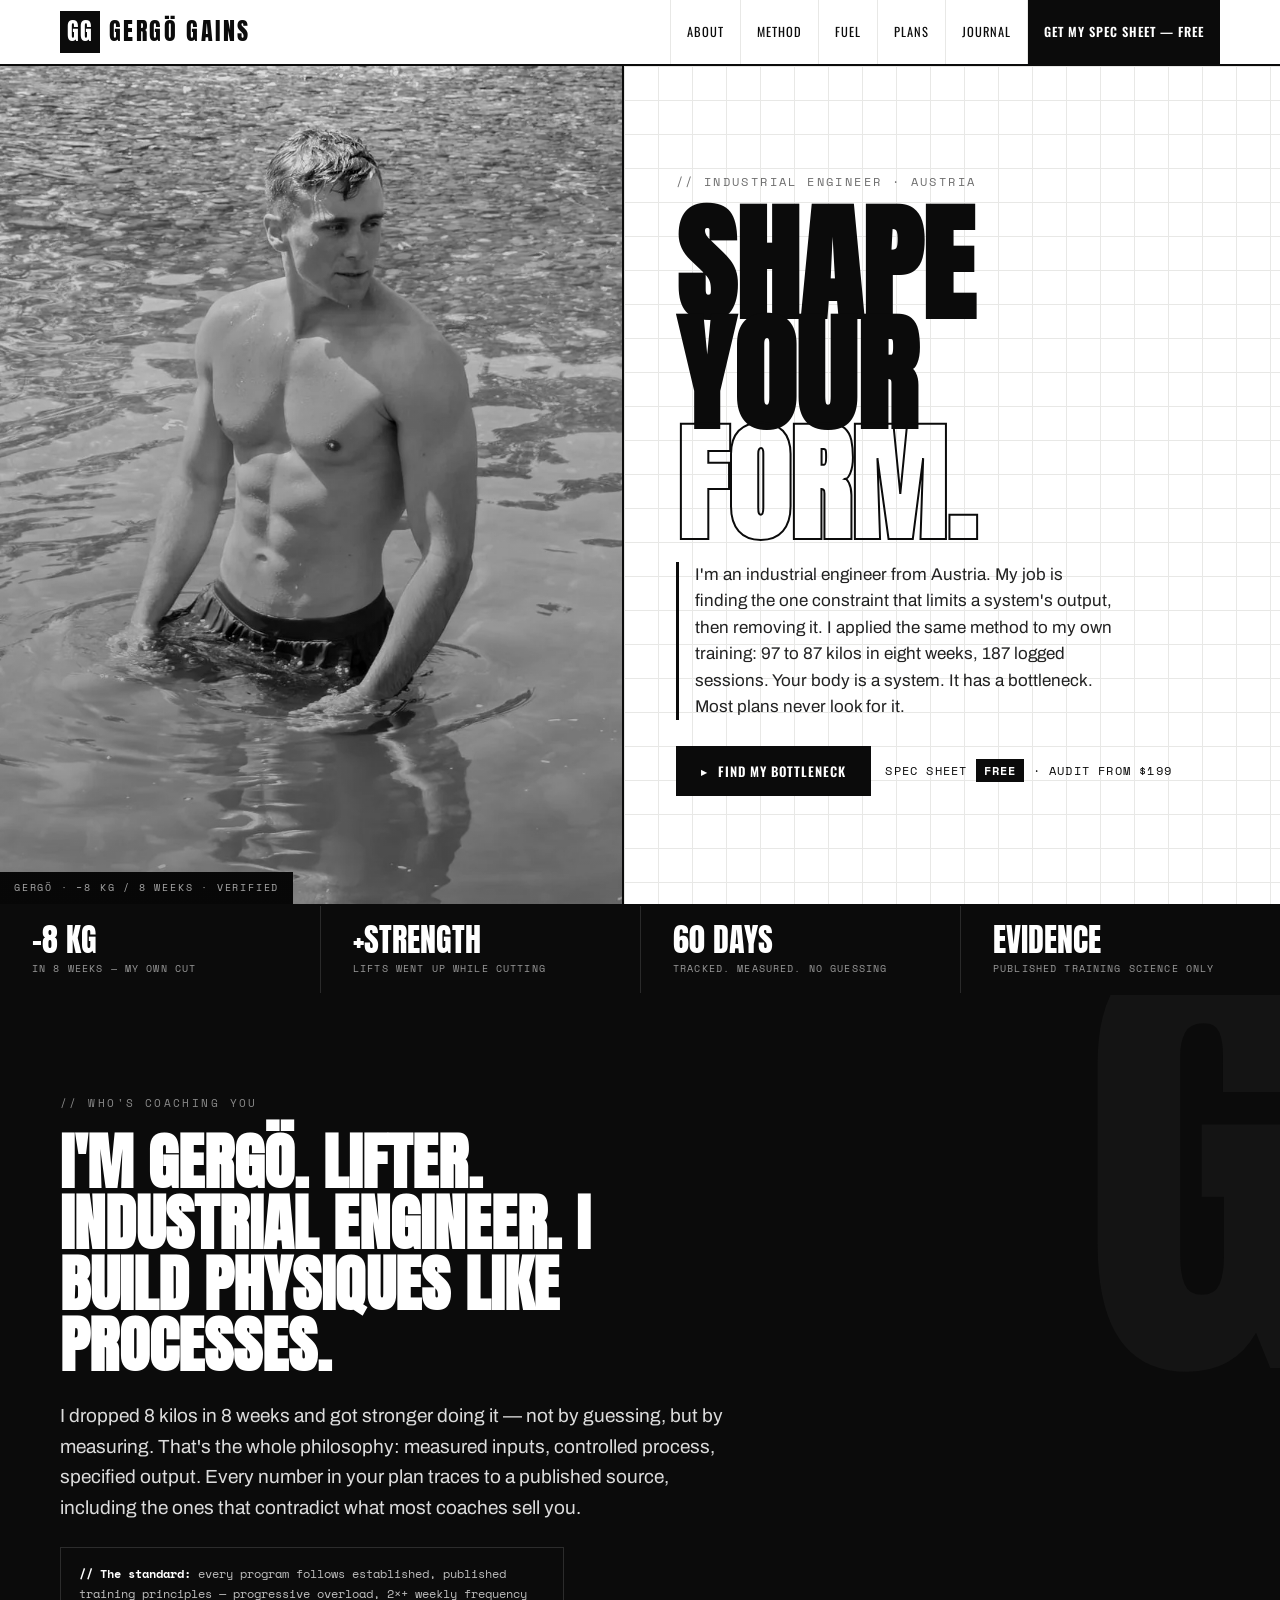
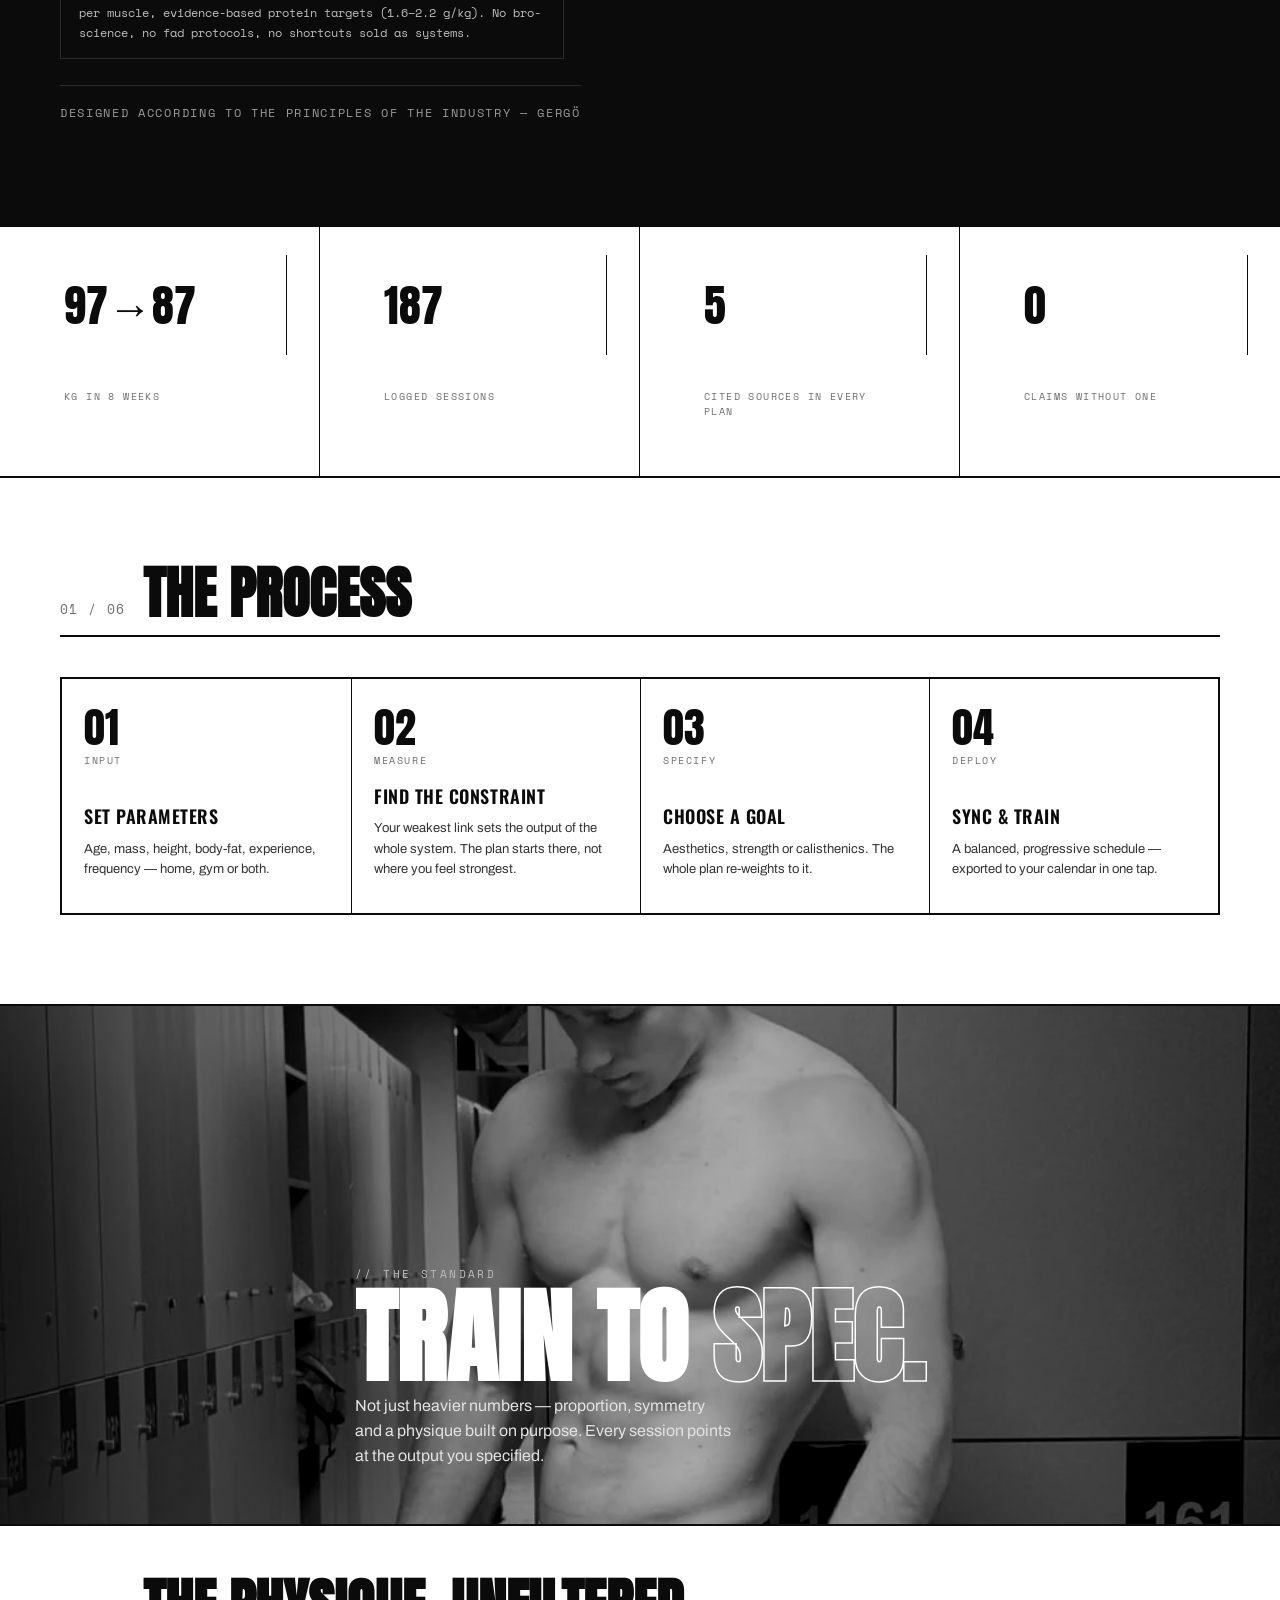
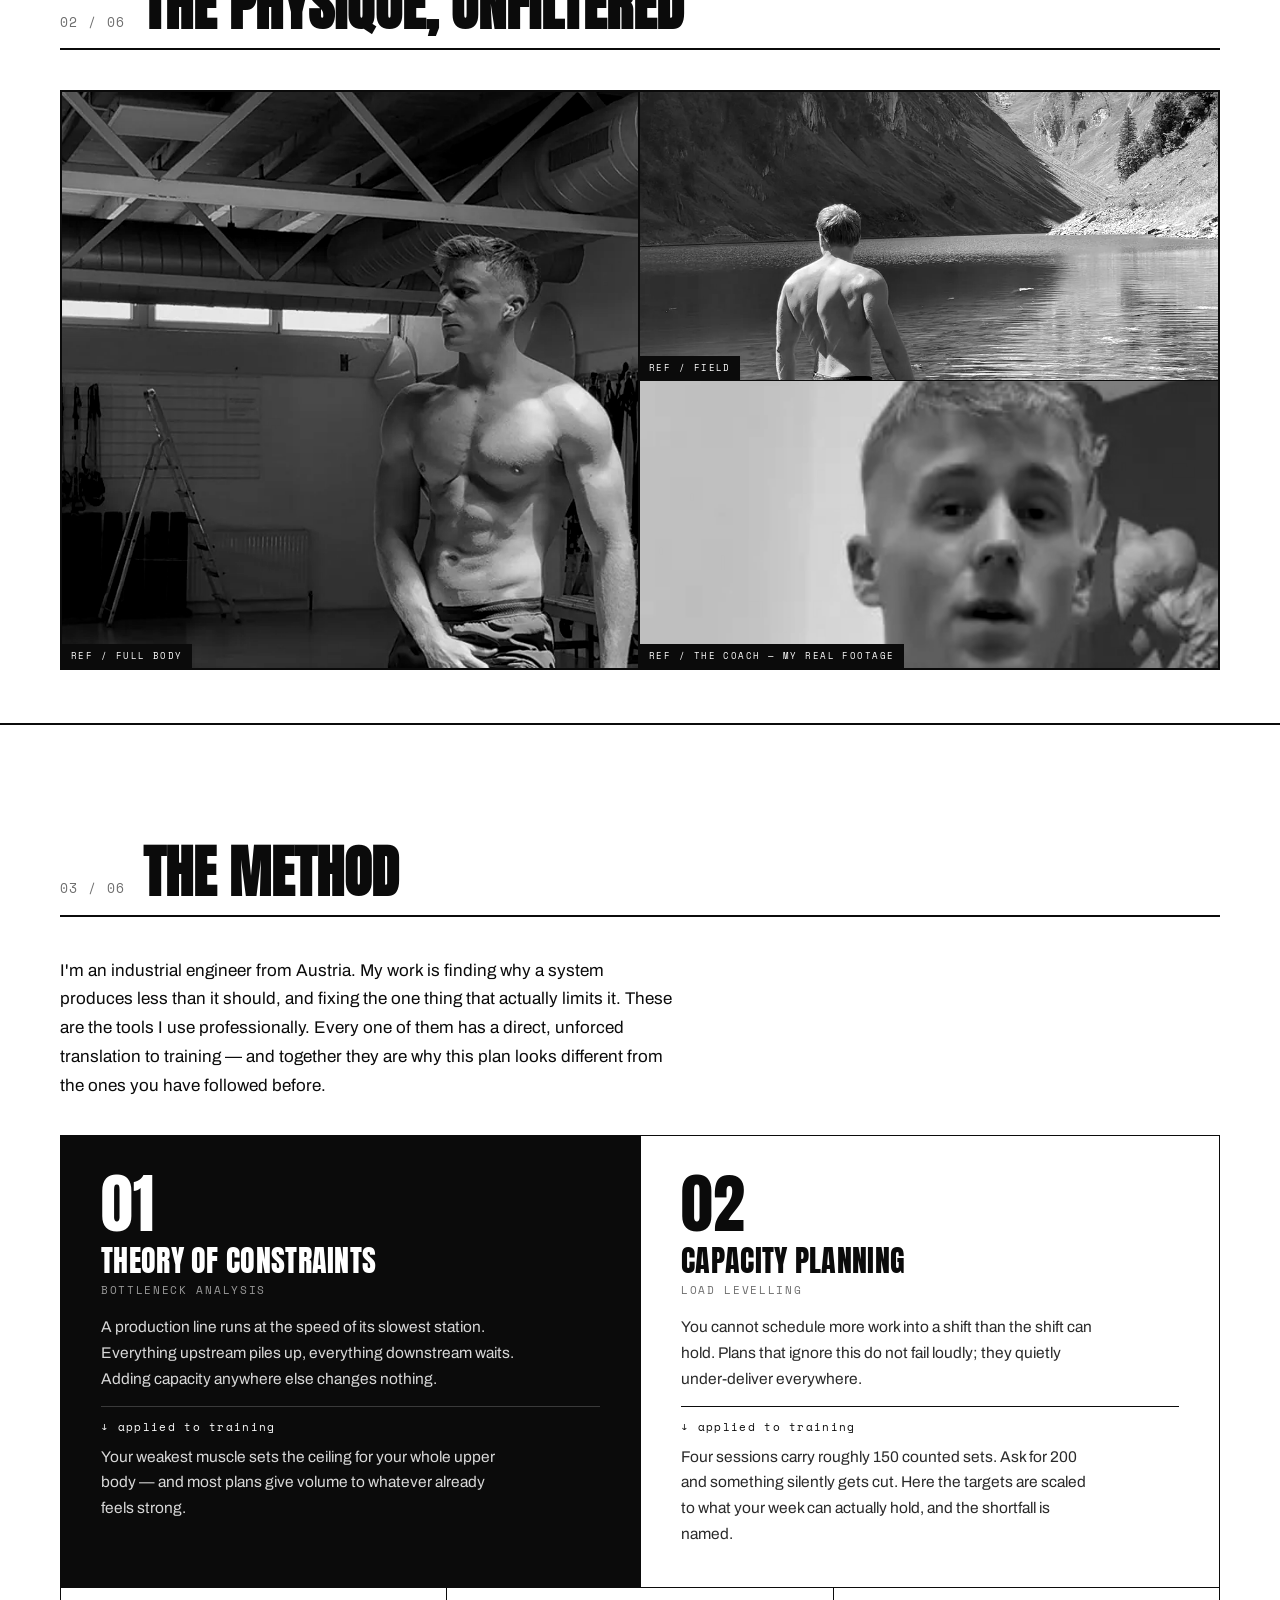
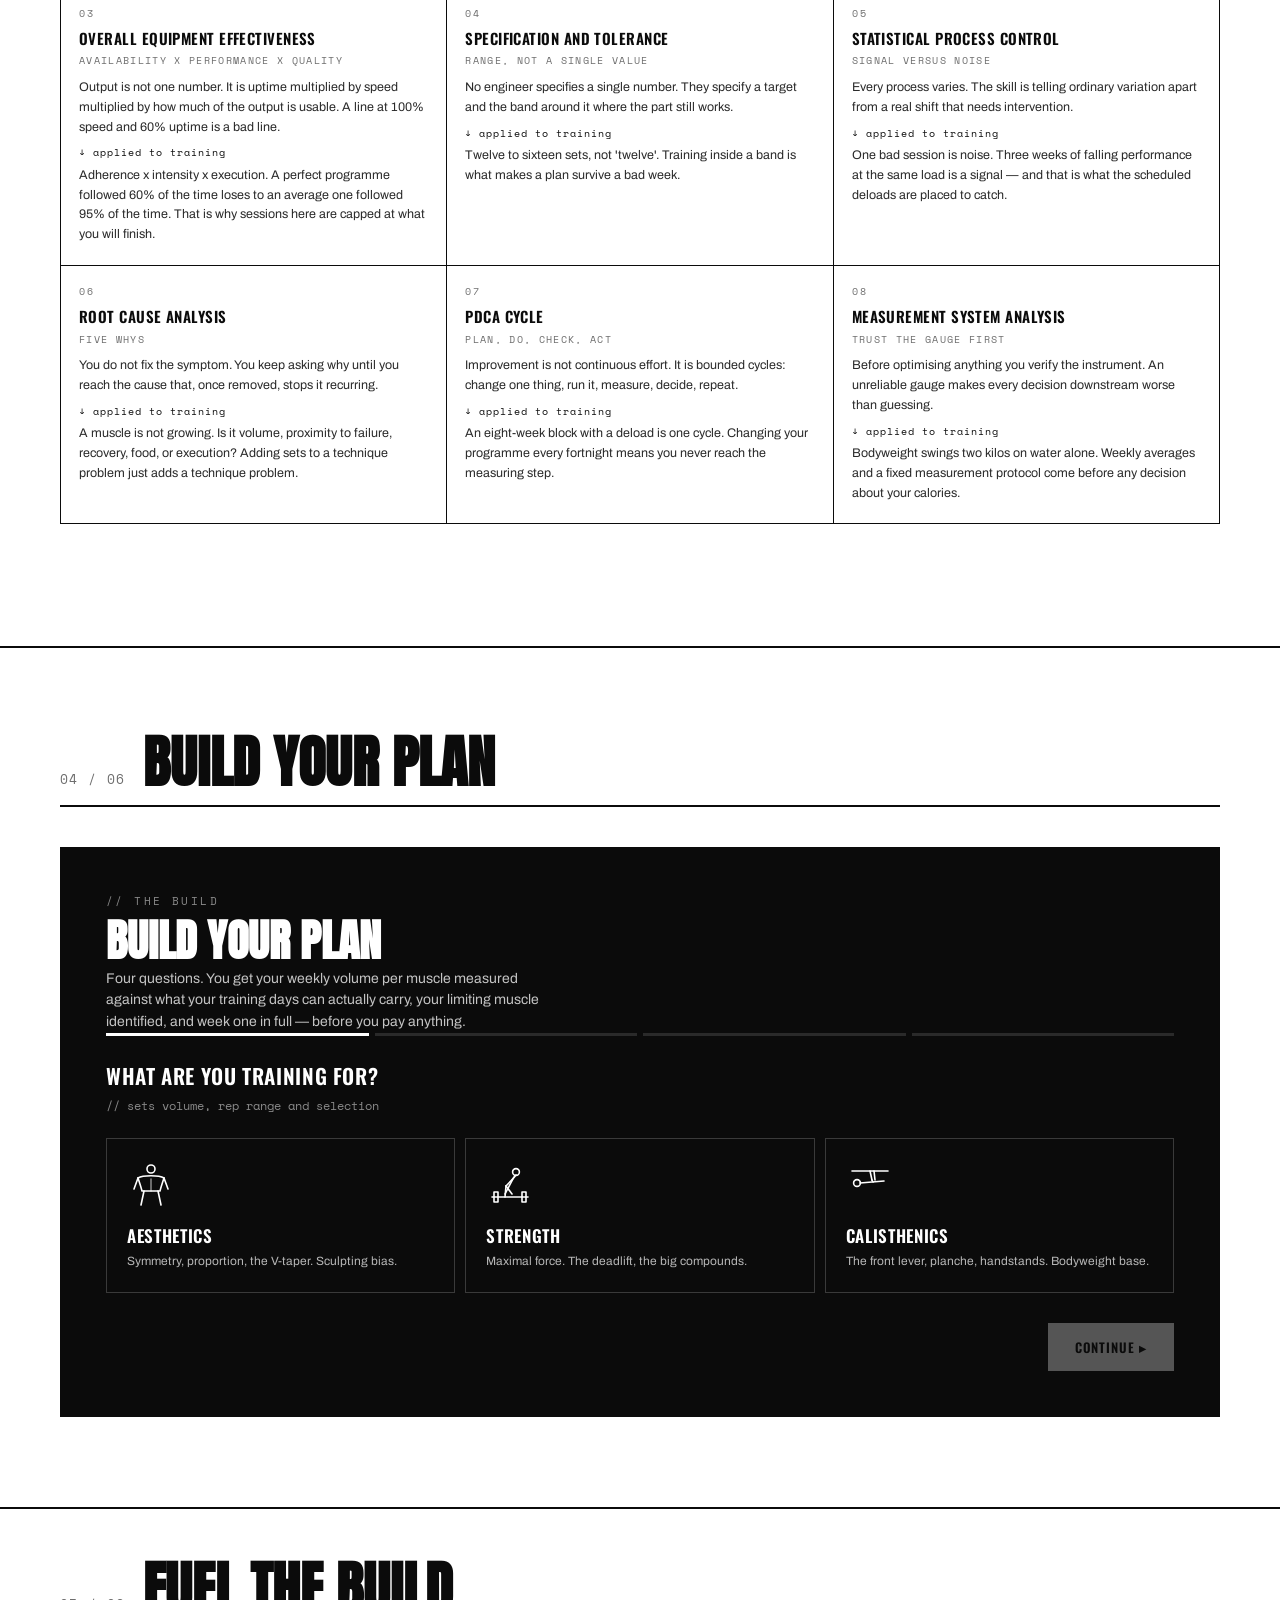
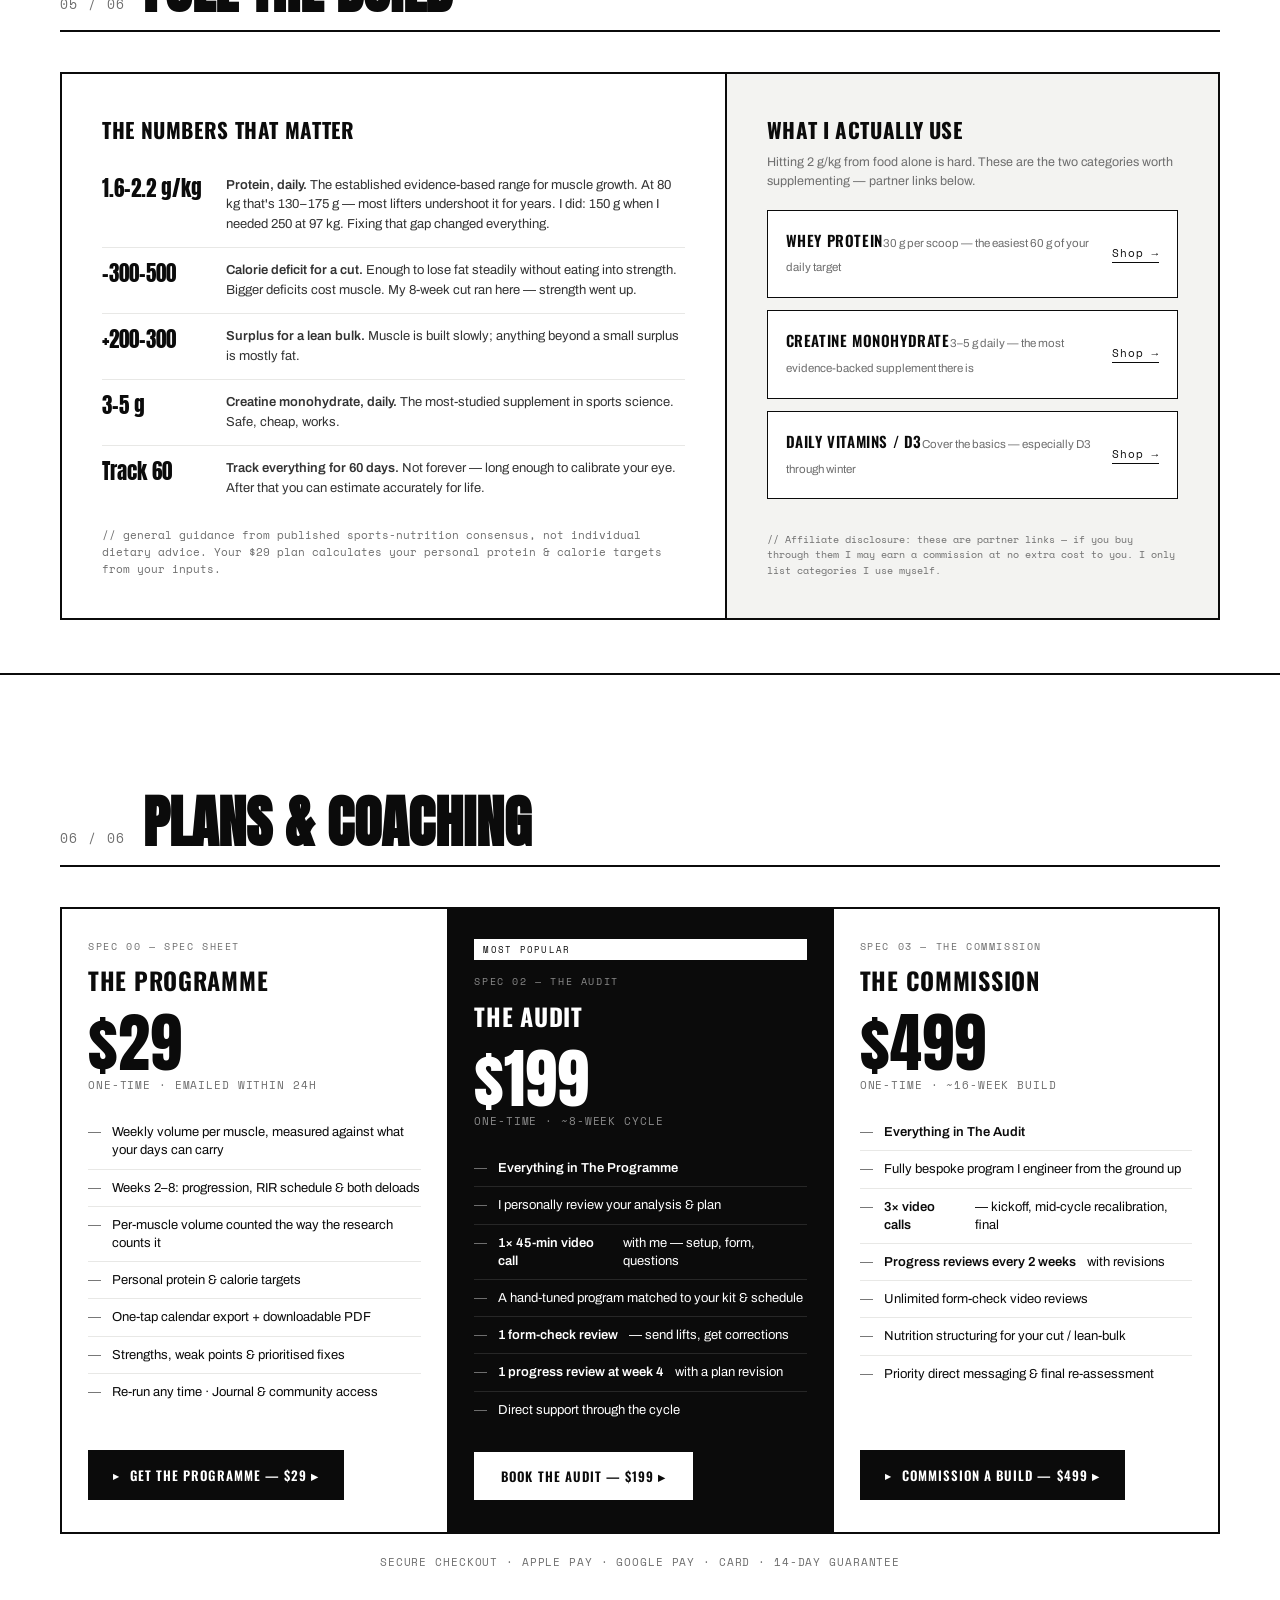
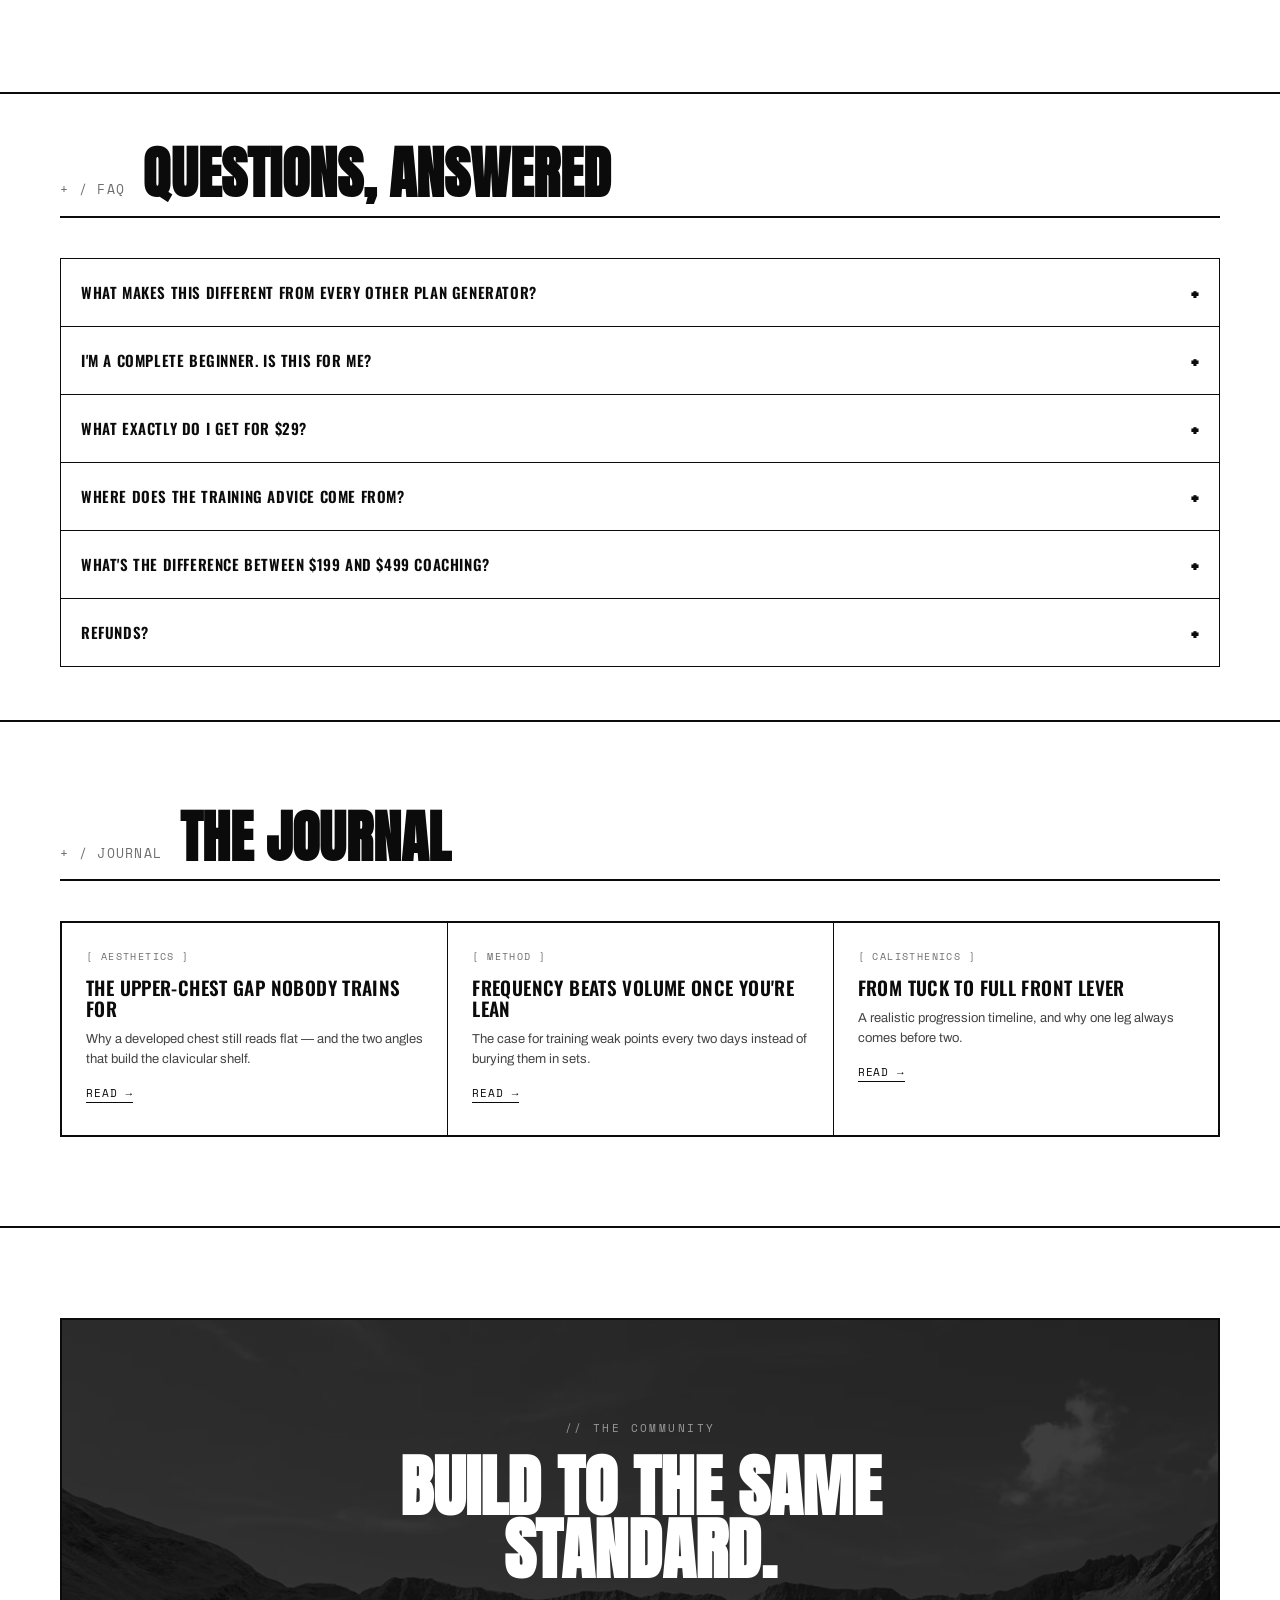
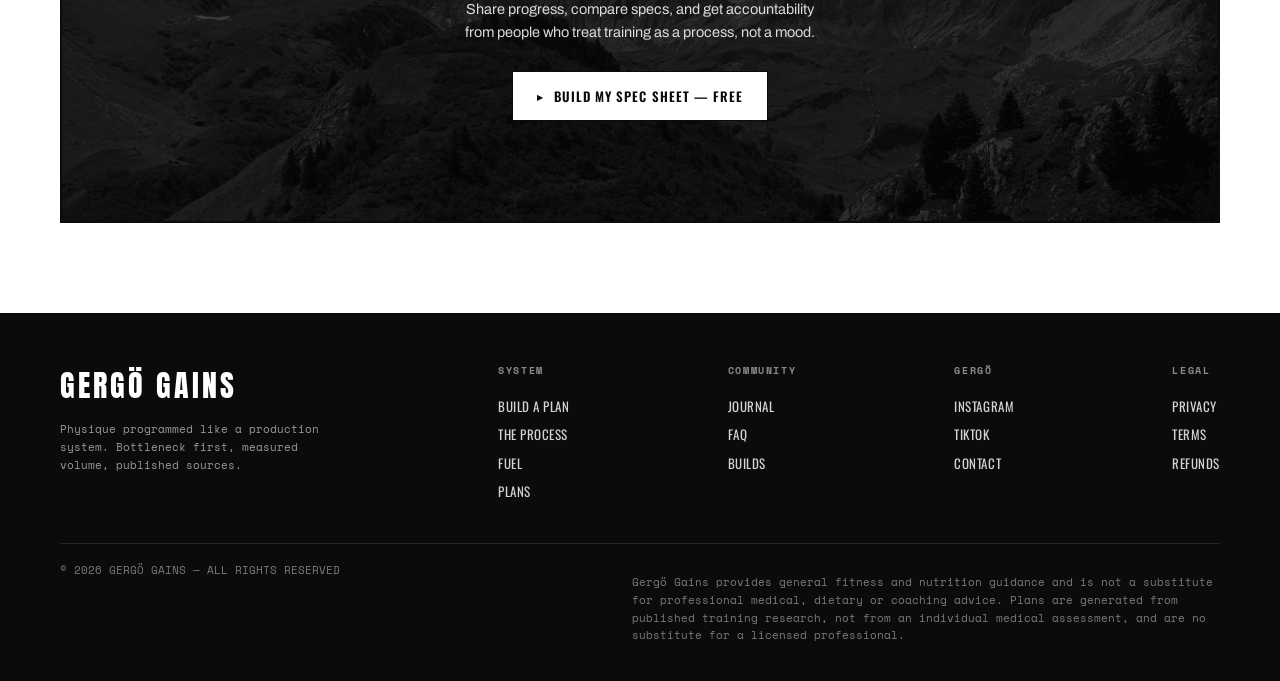
==== index.html @ 2b042649 "Self-host the webfonts so no visitor IP reaches Google The pages embedded Anton, Oswald, Archivo and" ====
<!DOCTYPE html>
<html lang="en">
<head>
<meta charset="UTF-8">
<meta name="viewport" content="width=device-width, initial-scale=1.0">
<meta name="description" content="Physique programmed like a production system. An industrial engineer finds the one muscle limiting your output, then removes it.">
<!-- ==========================================================================
     SEO / SOCIAL
     The domain below is a PLACEHOLDER. When you connect your real domain,
     replace every occurrence of gergogains.com in this block (5 lines)
     and in assets/js/config.js. Nothing else references the domain.
     ========================================================================== -->
<link rel="canonical" href="https://gergogains.com/">
<meta name="robots" content="index,follow">
<meta name="theme-color" content="#0b0b0b">
<meta name="author" content="Gergö Gains">

<!-- Open Graph (Facebook, Instagram, LinkedIn, WhatsApp link previews) -->
<meta property="og:type" content="website">
<meta property="og:site_name" content="Gergö Gains">
<meta property="og:title" content="Gergö Gains — Physique Engineering">
<meta property="og:description" content="Physique programmed like a production system. Find the one muscle limiting your output.">
<meta property="og:url" content="https://gergogains.com/">
<meta property="og:image" content="https://gergogains.com/assets/img/og-image.jpg">
<meta property="og:image:width" content="1200">
<meta property="og:image:height" content="630">
<meta property="og:image:alt" content="Gergö Gains — physique engineering">
<meta property="og:locale" content="en_GB">

<!-- Twitter / X large-image card -->
<meta name="twitter:card" content="summary_large_image">
<meta name="twitter:title" content="Gergö Gains — Physique Engineering">
<meta name="twitter:description" content="Physique programmed like a production system. Find the one muscle limiting your output.">
<meta name="twitter:image" content="https://gergogains.com/assets/img/og-image.jpg">

<!-- Icons -->
<link rel="icon" href="assets/img/favicon.svg" type="image/svg+xml">
<link rel="icon" href="assets/img/favicon-32.png" sizes="32x32" type="image/png">
<link rel="apple-touch-icon" href="assets/img/apple-touch-icon.png">

<!-- GOOGLE SEARCH CONSOLE: paste your verification tag here when you verify.
     <meta name="google-site-verification" content="PLACEHOLDER"> -->

<title>GERGÖ GAINS — Physique Engineering</title>
<link rel="preload" as="image" href="assets/img/hero.webp" type="image/webp" fetchpriority="high">
<link rel="stylesheet" href="assets/css/fonts.css">
<style>
  picture{display:contents;}
  :root{--ink:#0b0b0b;--paper:#ffffff;--muted:#6e6e6e;--line:#0b0b0b;--grid:#e8e8e6;--panel:#f3f3f1;}
  *{box-sizing:border-box;margin:0;padding:0;border-radius:0!important;}
  html{scroll-behavior:smooth;}
  body{background:var(--paper);color:var(--ink);font-family:'Archivo',sans-serif;line-height:1.55;-webkit-font-smoothing:antialiased;overflow-x:hidden;}
  img,video{max-width:100%;}
  .mono{font-family:'Space Mono',monospace;}
  .cond{font-family:'Oswald',sans-serif;text-transform:uppercase;}
  a{color:inherit;text-decoration:none;} button{font-family:inherit;cursor:pointer;}
  .wrap{max-width:1240px;margin:0 auto;padding:0 clamp(16px,3.5vw,40px);}
  .klabel{font-family:'Space Mono',monospace;font-size:11px;letter-spacing:.22em;text-transform:uppercase;color:var(--muted);}
  .btn{display:inline-flex;align-items:center;gap:10px;background:var(--ink);color:var(--paper);border:1.5px solid var(--ink);padding:14px 24px;font-family:'Oswald',sans-serif;text-transform:uppercase;font-weight:600;font-size:13px;letter-spacing:.08em;transition:.18s;}
  .btn::before{content:"▸";font-size:11px;}
  .btn:hover{background:var(--paper);color:var(--ink);}
  .btn.inv{background:var(--paper);color:var(--ink);} .btn.inv:hover{background:var(--ink);color:var(--paper);}
  .rv{opacity:0;transform:translateY(26px);transition:opacity .7s cubic-bezier(.2,.8,.2,1),transform .7s cubic-bezier(.2,.8,.2,1);}
  .rv.vis{opacity:1;transform:none;}

  nav{border-bottom:2px solid var(--ink);position:sticky;top:0;background:var(--paper);z-index:100;}
  nav .inner{display:flex;align-items:center;justify-content:space-between;height:64px;}
  .logo{font-family:'Anton',sans-serif;font-size:clamp(17px,3.2vw,24px);letter-spacing:.1em;text-transform:uppercase;display:flex;align-items:center;gap:9px;}
  .logo .gg{background:var(--ink);color:var(--paper);padding:2px 7px;letter-spacing:.04em;}
  .navlinks{display:flex;align-items:stretch;height:100%;}
  .navlinks a{display:flex;align-items:center;padding:0 16px;font-family:'Oswald',sans-serif;text-transform:uppercase;font-size:12.5px;letter-spacing:.08em;color:var(--ink);border-left:1px solid var(--grid);transition:.18s;white-space:nowrap;}
  .navlinks a:hover{background:var(--ink);color:var(--paper);}
  .navlinks .navcta{background:var(--ink);color:var(--paper);font-weight:600;}
  .navlinks .navcta:hover{background:var(--paper);color:var(--ink);}
  @media(max-width:920px){.navlinks a:not(.navcta){display:none;}.navlinks .navcta{padding:0 14px;font-size:11.5px;}}

  .hero{border-bottom:2px solid var(--ink);}
  .hero-grid{display:grid;grid-template-columns:minmax(0,1fr) minmax(0,1.05fr);min-height:clamp(440px,72vw,640px);}
  @media(max-width:880px){.hero-grid{grid-template-columns:1fr;}}
  .hero-photo{position:relative;border-right:2px solid var(--ink);overflow:hidden;background:#111;min-height:300px;}
  .hero-photo img{width:100%;height:100%;object-fit:cover;object-position:center 18%;filter:grayscale(100%) contrast(1.18) brightness(.96);animation:slowzoom 18s ease-in-out infinite alternate;}
  @keyframes slowzoom{from{transform:scale(1);}to{transform:scale(1.08);}}
  .hero-photo::after{content:"";position:absolute;inset:0;background:linear-gradient(180deg,rgba(0,0,0,.1),rgba(0,0,0,.35));}
  .hero-photo .ph-tag{position:absolute;left:0;bottom:0;background:var(--ink);color:var(--paper);font-family:'Space Mono',monospace;font-size:10px;letter-spacing:.18em;padding:8px 14px;text-transform:uppercase;}
  @media(max-width:880px){.hero-photo{height:56vh;border-right:none;border-bottom:2px solid var(--ink);}}
  .hero-right{position:relative;display:flex;flex-direction:column;justify-content:center;padding:clamp(24px,4vw,52px);background-image:linear-gradient(var(--grid) 1px,transparent 1px),linear-gradient(90deg,var(--grid) 1px,transparent 1px);background-size:34px 34px;}
  .hero-kick{font-family:'Space Mono',monospace;font-size:12px;letter-spacing:.2em;text-transform:uppercase;color:var(--muted);margin-bottom:18px;}
  .hero h1{font-family:'Anton',sans-serif;text-transform:uppercase;font-size:clamp(48px,11vw,128px);line-height:.86;}
  .hero h1 .stroke{color:transparent;-webkit-text-stroke:2px var(--ink);}
  .hero .sub{font-size:clamp(14px,1.6vw,17px);color:#222;max-width:44ch;margin:22px 0 26px;border-left:3px solid var(--ink);padding-left:16px;}
  .hero .cta-row{display:flex;gap:14px;align-items:center;flex-wrap:wrap;}
  .hero .free-tag{font-family:'Space Mono',monospace;font-size:12px;letter-spacing:.1em;text-transform:uppercase;}
  .hero .free-tag b{background:var(--ink);color:var(--paper);padding:3px 8px;}
  .hero .btn{position:relative;overflow:hidden;}
  .hero .btn::after{content:"";position:absolute;top:0;left:-120%;width:60%;height:100%;background:linear-gradient(90deg,transparent,rgba(255,255,255,.35),transparent);transform:skewX(-20deg);animation:shine 3.4s infinite;}
  @keyframes shine{0%{left:-120%;}55%,100%{left:140%;}}

  /* proof strip */
  .proof{border-bottom:2px solid var(--ink);display:grid;grid-template-columns:repeat(4,1fr);background:var(--ink);color:var(--paper);}
  @media(max-width:680px){.proof{grid-template-columns:1fr 1fr;}}
  .proof .s{padding:18px clamp(14px,3vw,32px);border-left:1px solid #2a2a2a;}
  .proof .s:first-child{border-left:none;}
  @media(max-width:680px){.proof .s:nth-child(3){border-left:none;}.proof .s:nth-child(n+3){border-top:1px solid #2a2a2a;}}
  .proof .s .n{font-family:'Anton',sans-serif;font-size:clamp(22px,3.5vw,32px);line-height:1;}
  .proof .s .t{font-family:'Space Mono',monospace;font-size:9.5px;letter-spacing:.12em;text-transform:uppercase;color:#9a9a9a;margin-top:5px;}

  .manifesto{background:var(--ink);color:var(--paper);border-bottom:2px solid var(--ink);position:relative;overflow:hidden;}
  .manifesto .wrap{padding:clamp(54px,8vw,100px) clamp(16px,3.5vw,40px);position:relative;}
  .manifesto .klabel{color:#8a8a8a;}
  .manifesto h2{font-family:'Anton',sans-serif;text-transform:uppercase;font-size:clamp(28px,5.4vw,62px);line-height:.98;margin:20px 0 26px;max-width:20ch;}
  .manifesto p{font-size:clamp(15px,1.8vw,19px);max-width:62ch;color:#dcdcdc;line-height:1.6;}
  .manifesto .std{margin-top:24px;border:1.5px solid #2c2c2c;padding:16px 18px;font-family:'Space Mono',monospace;font-size:11.5px;color:#bdbdbd;line-height:1.7;max-width:72ch;}
  .manifesto .std b{color:#fff;}
  .manifesto .sign{margin-top:26px;font-family:'Space Mono',monospace;font-size:12px;letter-spacing:.14em;text-transform:uppercase;color:#9a9a9a;border-top:1px solid #2c2c2c;padding-top:18px;display:inline-block;}
  .manifesto .bignum{position:absolute;right:-3vw;top:-6vw;font-family:'Anton',sans-serif;font-size:38vw;color:#141414;line-height:1;pointer-events:none;z-index:0;}
  .manifesto .wrap>*{position:relative;z-index:1;}

  /* The nav is sticky and 64px tall, so an anchor jump used to land with the
     section heading hidden underneath it. */
  section[id],div[id]{scroll-margin-top:72px;}
  section.blk{border-bottom:2px solid var(--ink);}
  section.blk .wrap{padding:clamp(50px,7vw,96px) clamp(16px,3.5vw,40px);}
  /* Section rhythm. Uniform padding on every block is what made the page read
     flat below the hero: the eye gets no cue about what carries weight.
     .tight = supporting material, .tall = the sections that do the arguing. */
  section.blk.tight .wrap{padding:clamp(32px,4.2vw,58px) clamp(16px,3.5vw,40px);}
  section.blk.tall  .wrap{padding:clamp(66px,9.5vw,132px) clamp(16px,3.5vw,40px);}
  .sec-head{display:flex;align-items:flex-end;gap:18px;border-bottom:2px solid var(--ink);padding-bottom:16px;margin-bottom:40px;flex-wrap:wrap;}
  .sec-head .idx{font-family:'Space Mono',monospace;font-size:13px;letter-spacing:.1em;color:var(--muted);}
  .sec-head h2{font-family:'Anton',sans-serif;text-transform:uppercase;font-size:clamp(26px,5vw,56px);line-height:.92;}

  .proc{display:grid;grid-template-columns:repeat(4,1fr);border:2px solid var(--ink);}
  @media(max-width:820px){.proc{grid-template-columns:1fr 1fr;}}
  @media(max-width:460px){.proc{grid-template-columns:1fr;}}
  .proc .st{padding:28px 22px 34px;border-left:1px solid var(--ink);min-height:200px;display:flex;flex-direction:column;transition:background .2s;}
  .proc .st:hover{background:#f7f7f5;}
  .proc .st:first-child{border-left:none;}
  @media(max-width:820px){.proc .st:nth-child(odd){border-left:none;}.proc .st:nth-child(n+3){border-top:1px solid var(--ink);}}
  @media(max-width:460px){.proc .st{border-left:none;border-top:1px solid var(--ink);min-height:auto;}.proc .st:first-child{border-top:none;}}
  .proc .st .num{font-family:'Anton',sans-serif;font-size:42px;line-height:1;}
  .proc .st .mono{font-size:10px;letter-spacing:.16em;color:var(--muted);margin-top:4px;}
  .proc .st h3{font-family:'Oswald',sans-serif;text-transform:uppercase;font-weight:600;font-size:18px;letter-spacing:.03em;margin:auto 0 8px;padding-top:14px;}
  .proc .st p{font-size:13px;color:#333;}

  .editorial{position:relative;height:clamp(320px,52vw,520px);overflow:hidden;border-bottom:2px solid var(--ink);display:flex;align-items:flex-end;}
  .editorial img{position:absolute;inset:0;width:100%;height:100%;object-fit:cover;object-position:30% 32%;filter:grayscale(100%) contrast(1.2) brightness(.82);}
  .editorial .ov{position:absolute;inset:0;background:linear-gradient(90deg,rgba(0,0,0,.7),rgba(0,0,0,.15) 55%,rgba(0,0,0,.55));}
  .editorial .ed{position:relative;width:100%;padding:0 0 clamp(28px,5vw,56px);}
  .editorial .klabel{color:#bdbdbd;}
  .editorial h2{font-family:'Anton',sans-serif;text-transform:uppercase;color:var(--paper);font-size:clamp(38px,9vw,104px);line-height:.86;margin:10px 0 12px;}
  .editorial h2 .stroke{color:transparent;-webkit-text-stroke:1.5px #fff;}
  .editorial p{color:#e2e2e2;max-width:42ch;font-size:clamp(13px,1.5vw,16px);}

  .gallery{display:flex;height:clamp(420px,58vw,580px);border:2px solid var(--ink);}
  .g-left{width:50%;flex:0 0 50%;border-right:2px solid var(--ink);}
  .g-right{flex:1;display:grid;grid-template-rows:1fr 1fr;}
  .g-img{position:relative;overflow:hidden;}
  .g-right .g-img + .g-img{border-top:1px solid var(--ink);}
  .g-left .g-img{height:100%;}
  .g-img img{width:100%;height:100%;object-fit:cover;object-position:center 16%;filter:grayscale(100%) contrast(1.15);transition:filter .5s,transform 4s;}
  .g-img:hover img{filter:grayscale(40%) contrast(1.1);transform:scale(1.04);}
  .g-img .gc{position:absolute;left:0;bottom:0;background:var(--ink);color:var(--paper);font-family:'Space Mono',monospace;font-size:9px;letter-spacing:.16em;padding:5px 9px;text-transform:uppercase;}
  @media(max-width:820px){.gallery{flex-direction:column;height:auto;}.g-left{width:100%;flex:auto;border-right:none;border-bottom:2px solid var(--ink);}.g-left .g-img{aspect-ratio:4/5;height:auto;}.g-right{grid-template-rows:none;}.g-right .g-img{aspect-ratio:16/9;}}

  .app{background:var(--ink);color:var(--paper);border:2px solid var(--ink);padding:clamp(20px,3.5vw,44px);}
  .app .klabel{color:#8a8a8a;}
  .app h2{font-family:'Anton',sans-serif;text-transform:uppercase;font-size:clamp(24px,4.2vw,44px);line-height:.95;margin:10px 0 6px;}
  .app .intro{color:#c4c4c4;font-size:14px;max-width:56ch;}

  @keyframes blink{0%,100%{opacity:1;}50%{opacity:0;}}
  @keyframes eq{0%,100%{height:4px;}50%{height:13px;}}

  .progress{display:flex;gap:6px;margin:0 0 24px;}
  .progress .p{flex:1;height:3px;background:#2a2a2a;}
  .progress .p.active,.progress .p.done{background:var(--paper);}
  .pane{display:none;animation:fade .4s;} .pane.on{display:block;}
  @keyframes fade{from{opacity:0;transform:translateY(6px);}to{opacity:1;transform:none;}}
  .pane h3{font-family:'Oswald',sans-serif;text-transform:uppercase;font-weight:600;font-size:21px;letter-spacing:.03em;margin-bottom:5px;}
  .pane .hint{color:#8a8a8a;font-family:'Space Mono',monospace;font-size:12px;margin-bottom:22px;}
  .goals{display:grid;grid-template-columns:repeat(3,1fr);gap:10px;}
  @media(max-width:680px){.goals{grid-template-columns:1fr;}}
  .goal{border:1.5px solid #3a3a3a;padding:22px 20px;cursor:pointer;transition:.18s;background:transparent;color:inherit;text-align:left;}
  .goal:hover{border-color:#fff;transform:translateY(-2px);}
  .goal.sel{background:var(--paper);color:var(--ink);border-color:var(--paper);}
  .goal .ic{height:48px;margin-bottom:14px;display:flex;align-items:flex-end;} .goal .ic svg{height:100%;width:auto;}
  .goal h4{font-family:'Oswald',sans-serif;text-transform:uppercase;font-weight:600;font-size:17px;letter-spacing:.04em;margin-bottom:5px;}
  .goal p{font-size:12px;opacity:.7;line-height:1.45;}
  .fields{display:grid;grid-template-columns:1fr 1fr;gap:16px 22px;}
  @media(max-width:680px){.fields{grid-template-columns:1fr;}}
  .field{position:relative;}
  .field label{display:block;font-family:'Space Mono',monospace;font-size:10px;letter-spacing:.14em;text-transform:uppercase;color:#8a8a8a;margin-bottom:7px;}
  .field input,.field select{width:100%;background:transparent;border:none;border-bottom:1.5px solid #3a3a3a;color:#fff;font-family:'Oswald',sans-serif;font-size:17px;padding:7px 0;outline:none;transition:.18s;text-transform:uppercase;}
  .field input:focus,.field select:focus{border-color:#fff;}
  .field select option{background:#111;}
  .bf-trigger{margin-top:8px;background:none;border:none;padding:0;font-family:'Space Mono',monospace;font-size:10.5px;color:#cfcfcf;text-transform:none;border-bottom:1px dashed #6a6a6a;}
  .bf-trigger:hover{color:#fff;border-color:#fff;}
  .bf-pop{position:absolute;top:calc(100% + 10px);left:0;z-index:60;width:min(400px,86vw);background:#161616;border:1.5px solid #fff;padding:18px 18px 16px;display:none;box-shadow:0 20px 50px rgba(0,0,0,.5);}
  .bf-pop.on{display:block;animation:fade .25s;}
  .bf-pop .bh{display:flex;justify-content:space-between;align-items:center;margin-bottom:12px;}
  .bf-pop .bh .t{font-family:'Oswald',sans-serif;text-transform:uppercase;font-weight:600;font-size:14px;letter-spacing:.04em;}
  .bf-pop .bx{background:none;border:none;color:#9a9a9a;font-size:18px;line-height:1;}
  .bf-row{display:flex;gap:12px;align-items:baseline;padding:8px 0;border-top:1px solid #2a2a2a;}
  .bf-row:first-of-type{border-top:none;}
  .bf-row .p{font-family:'Anton',sans-serif;font-size:19px;flex:0 0 64px;}
  .bf-row .d{font-size:11.5px;color:#bdbdbd;line-height:1.4;}
  .bf-foot{font-family:'Space Mono',monospace;font-size:9.5px;color:#7a7a7a;margin-top:12px;line-height:1.5;}
  .seg{display:flex;gap:6px;flex-wrap:wrap;}
  .seg button{flex:1;min-width:54px;border:1.5px solid #3a3a3a;background:transparent;color:#c4c4c4;padding:9px 4px;font-family:'Oswald',sans-serif;text-transform:uppercase;font-size:12.5px;letter-spacing:.05em;transition:.18s;}
  .seg button.sel{background:var(--paper);color:var(--ink);border-color:var(--paper);}
  .uploads{display:grid;grid-template-columns:repeat(3,1fr);gap:10px;}
  .upl{border:1.5px dashed #4a4a4a;aspect-ratio:3/4;display:flex;flex-direction:column;align-items:center;justify-content:center;cursor:pointer;transition:.18s;overflow:hidden;position:relative;color:#8a8a8a;text-align:center;padding:8px;}
  .upl:hover{border-color:#888;background:#161616;}
  .upl .pls{font-family:'Anton',sans-serif;font-size:26px;line-height:1;}
  .upl .t{font-family:'Space Mono',monospace;font-size:9px;letter-spacing:.1em;margin-top:5px;}
  .upl img{position:absolute;inset:0;width:100%;height:100%;object-fit:cover;}
  .upl input{display:none;}
  .privacy{font-family:'Space Mono',monospace;font-size:11px;color:#7a7a7a;margin-top:14px;line-height:1.5;}
  .nav-btns{display:flex;justify-content:space-between;align-items:center;margin-top:30px;gap:12px;}
  .btn-w{background:var(--paper);color:var(--ink);border:1.5px solid var(--paper);padding:13px 26px;font-family:'Oswald',sans-serif;text-transform:uppercase;font-weight:600;font-size:13px;letter-spacing:.08em;transition:.18s;}
  .btn-w:hover{background:transparent;color:var(--paper);} .btn-w:disabled{opacity:.3;cursor:not-allowed;}
  .btn-l{background:transparent;border:none;color:#8a8a8a;font-family:'Space Mono',monospace;font-size:12px;letter-spacing:.06em;text-transform:uppercase;}
  .btn-l:hover{color:#fff;}
  #result{display:none;}
  .res-top{display:flex;justify-content:space-between;align-items:flex-end;flex-wrap:wrap;gap:16px;border-bottom:1.5px solid #2c2c2c;padding-bottom:18px;margin-bottom:20px;}
  .res-top .rt-meta{display:flex;gap:22px;flex-wrap:wrap;}
  .res-top .rt-meta .m .n{font-family:'Anton',sans-serif;font-size:24px;line-height:1;}
  .res-top .rt-meta .m .t{font-family:'Space Mono',monospace;font-size:9px;letter-spacing:.12em;text-transform:uppercase;color:#8a8a8a;margin-top:4px;}
  .metrics{display:grid;grid-template-columns:repeat(4,1fr);border:1.5px solid #2c2c2c;margin-bottom:20px;}
  @media(max-width:560px){.metrics{grid-template-columns:1fr 1fr;}}
  .metrics .mc{padding:18px;border-left:1px solid #2c2c2c;}
  .metrics .mc:first-child{border-left:none;}
  @media(max-width:560px){.metrics .mc:nth-child(3){border-left:none;}.metrics .mc:nth-child(n+3){border-top:1px solid #2c2c2c;}}
  .metrics .mc .k{font-family:'Space Mono',monospace;font-size:9px;letter-spacing:.14em;color:#8a8a8a;text-transform:uppercase;}
  .metrics .mc .val{font-family:'Anton',sans-serif;font-size:28px;line-height:1;margin-top:8px;}
  .metrics .mc .nt{font-family:'Space Mono',monospace;font-size:10px;color:#9a9a9a;margin-top:6px;line-height:1.4;}
  .metrics .mc.hl{background:var(--paper);color:var(--ink);}
  .metrics .mc.hl .k{color:#555;} .metrics .mc.hl .nt{color:#444;}
  .analysis{background:#161616;border:1.5px solid #2c2c2c;padding:22px;margin-bottom:20px;font-size:13.5px;color:#c8c8c8;line-height:1.6;}
  .analysis b{color:#fff;}
  .sched{display:grid;gap:10px;}
  /* ---- plan UI + paywall (assets/js/plan-ui.js) ---- */
  .gg-block{border:1.5px solid var(--ink);padding:clamp(16px,2.4vw,26px);margin-bottom:16px;}
  .gg-block h4,.gg-gate h4,.gg-lead h4{font-family:'Oswald',sans-serif;text-transform:uppercase;font-weight:600;font-size:15px;letter-spacing:.05em;margin-bottom:8px;}
  .gg-sub{font-size:13px;color:var(--muted);line-height:1.6;margin-bottom:14px;max-width:70ch;}
  .gg-chips{display:flex;flex-wrap:wrap;gap:8px;}
  .gg-chip{font-family:'Space Mono',monospace;font-size:11px;letter-spacing:.1em;text-transform:uppercase;padding:9px 14px;border:1.5px solid var(--ink);background:transparent;}
  .gg-chip.on{background:var(--ink);color:var(--paper);}
  .gg-tbl{width:100%;border-collapse:collapse;font-size:13px;}
  .gg-tbl th{font-family:'Space Mono',monospace;font-size:10px;letter-spacing:.12em;text-transform:uppercase;color:var(--muted);text-align:left;padding:0 8px 8px 0;border-bottom:1.5px solid var(--ink);}
  .gg-tbl td{padding:7px 8px 7px 0;border-bottom:1px solid var(--grid);vertical-align:middle;}
  .gg-tbl tr.gg-pri td{font-weight:600;}
  .gg-tag{font-family:'Space Mono',monospace;font-size:8px;letter-spacing:.14em;background:var(--ink);color:var(--paper);padding:2px 5px;margin-left:6px;}
  .gg-n{font-family:'Space Mono',monospace;white-space:nowrap;}
  .gg-bar{height:6px;background:var(--grid);min-width:70px;}
  .gg-bar i{display:block;height:100%;}
  .gg-note{background:#fff8d6;border-left:3px solid #b8951f;padding:12px 14px;margin-top:16px;font-size:13px;}
  .gg-note ul{margin:8px 0 0 18px;} .gg-note li{margin-bottom:6px;line-height:1.55;}
  ul.gg-sess{list-style:none;margin:0;}
  ul.gg-sess li{display:flex;flex-wrap:wrap;align-items:baseline;gap:8px;padding:9px 0;border-bottom:1px solid var(--grid);}
  .gg-ex{flex:1 1 auto;font-weight:500;}
  .gg-rx{font-family:'Space Mono',monospace;font-size:12px;white-space:nowrap;}
  .gg-why{flex:0 0 100%;font-family:'Space Mono',monospace;font-size:9.5px;letter-spacing:.1em;text-transform:uppercase;color:var(--muted);}
  .gg-gate{border:2px solid var(--ink);background:var(--panel);padding:clamp(18px,2.6vw,30px);margin-bottom:16px;position:relative;}
  .gg-lock{position:absolute;top:0;right:0;background:var(--ink);color:var(--paper);font-family:'Space Mono',monospace;font-size:9px;letter-spacing:.2em;padding:5px 10px;}
  ul.gg-teaser{list-style:none;margin:0 0 14px;}
  ul.gg-teaser li{font-family:'Space Mono',monospace;font-size:11.5px;padding:6px 0;border-bottom:1px solid var(--grid);color:#3a3a3a;}
  .gg-eviblock{background:var(--panel);}
  ol.gg-cite{margin:0 0 0 18px;font-size:12.5px;line-height:1.55;}
  ol.gg-cite li{margin-bottom:12px;}
  .gg-use{color:var(--muted);font-size:11.5px;}
  .gg-disc{font-family:'Space Mono',monospace;font-size:10px;letter-spacing:.08em;color:var(--muted);margin-top:14px;}
  .gg-lead{border:1.5px solid var(--ink);padding:clamp(16px,2.4vw,26px);}
  .gg-row{display:flex;gap:10px;flex-wrap:wrap;}
  .gg-row input{flex:1 1 220px;border:1.5px solid var(--ink);padding:12px 14px;font-family:inherit;font-size:14px;background:var(--paper);}
  .gg-msg{font-family:'Space Mono',monospace;font-size:11px;margin-top:10px;min-height:16px;}
  .gg-msg.ok{color:#1a6b2f;} .gg-msg.warn{color:#a33;}

  .scard{border:1.5px solid #2c2c2c;padding:16px 18px;}
  .scard .sh{display:flex;align-items:baseline;gap:12px;margin-bottom:10px;border-bottom:1px solid #232323;padding-bottom:8px;}
  .scard .sh .dy{font-family:'Space Mono',monospace;font-size:10px;letter-spacing:.12em;color:#8a8a8a;}
  .scard .sh .nm{font-family:'Oswald',sans-serif;text-transform:uppercase;font-weight:600;font-size:17px;letter-spacing:.03em;}
  .scard ul{list-style:none;display:grid;grid-template-columns:1fr 1fr;gap:4px 22px;}
  @media(max-width:600px){.scard ul{grid-template-columns:1fr;}}
  .scard li{display:flex;justify-content:space-between;font-size:13px;padding:5px 0;gap:14px;border-bottom:1px solid #1c1c1c;}
  .scard li span{font-family:'Space Mono',monospace;color:#8a8a8a;font-size:12px;flex:0 0 auto;}
  .res-actions{display:flex;gap:12px;flex-wrap:wrap;margin-top:22px;align-items:center;}

  /* FUEL / nutrition */
  .fuel-grid{display:grid;grid-template-columns:1.15fr .85fr;gap:0;border:2px solid var(--ink);}
  @media(max-width:880px){.fuel-grid{grid-template-columns:1fr;}}
  .fuel-info{padding:clamp(24px,3.5vw,40px);border-right:2px solid var(--ink);}
  @media(max-width:880px){.fuel-info{border-right:none;border-bottom:2px solid var(--ink);}}
  .fuel-info h3{font-family:'Oswald',sans-serif;text-transform:uppercase;font-weight:700;font-size:21px;letter-spacing:.03em;margin-bottom:16px;}
  .frow{display:flex;gap:14px;padding:13px 0;border-top:1px solid var(--grid);}
  .frow:first-of-type{border-top:none;}
  .frow .fk{font-family:'Anton',sans-serif;font-size:21px;flex:0 0 110px;line-height:1.15;}
  .frow .fd{font-size:13px;color:#333;line-height:1.5;}
  .frow .fd b{font-weight:600;}
  .fuel-note{font-family:'Space Mono',monospace;font-size:10.5px;color:var(--muted);margin-top:16px;line-height:1.6;}
  .partners{padding:clamp(24px,3.5vw,40px);background:var(--panel);display:flex;flex-direction:column;}
  .partners h3{font-family:'Oswald',sans-serif;text-transform:uppercase;font-weight:700;font-size:21px;letter-spacing:.03em;margin-bottom:6px;}
  .partners .psub{font-size:12.5px;color:var(--muted);margin-bottom:18px;}
  .pslot{border:1.5px solid var(--ink);background:var(--paper);padding:18px;margin-bottom:12px;display:flex;justify-content:space-between;align-items:center;gap:14px;transition:.18s;}
  .pslot:hover{background:var(--ink);color:var(--paper);}
  .pslot .pl .pt{font-family:'Oswald',sans-serif;text-transform:uppercase;font-weight:600;font-size:15px;letter-spacing:.04em;}
  .pslot .pl .pd{font-size:11.5px;color:var(--muted);margin-top:3px;}
  .pslot:hover .pl .pd{color:#bdbdbd;}
  .pslot .go{font-family:'Space Mono',monospace;font-size:11px;letter-spacing:.08em;white-space:nowrap;border-bottom:1.5px solid currentColor;}
  .aff-disc{font-family:'Space Mono',monospace;font-size:9.5px;color:var(--muted);margin-top:auto;padding-top:12px;line-height:1.6;}

  /* FAQ */
  .faq details{border:1.5px solid var(--ink);border-top:none;}
  .faq details:first-of-type{border-top:1.5px solid var(--ink);}
  .faq summary{list-style:none;cursor:pointer;display:flex;justify-content:space-between;align-items:center;gap:14px;padding:18px 20px;font-family:'Oswald',sans-serif;text-transform:uppercase;font-weight:600;font-size:15px;letter-spacing:.04em;transition:.15s;}
  .faq summary::-webkit-details-marker{display:none;}
  .faq summary::after{content:"+";font-family:'Anton',sans-serif;font-size:20px;}
  .faq details[open] summary{background:var(--ink);color:var(--paper);}
  .faq details[open] summary::after{content:"–";}
  .faq .fa{padding:16px 20px 20px;font-size:13.5px;color:#333;line-height:1.6;border-top:1.5px solid var(--ink);}

  .pricing{display:grid;grid-template-columns:repeat(3,1fr);border:2px solid var(--ink);}
  @media(max-width:880px){.pricing{grid-template-columns:1fr;}}
  .pcard{padding:30px 26px 32px;border-left:1.5px solid var(--ink);display:flex;flex-direction:column;}
  .pcard:first-child{border-left:none;}
  @media(max-width:880px){.pcard{border-left:none;border-top:1.5px solid var(--ink);}.pcard:first-child{border-top:none;}}
  .pcard.dark{background:var(--ink);color:var(--paper);}
  .pcard .spectag{font-family:'Space Mono',monospace;font-size:10px;letter-spacing:.16em;color:var(--muted);}
  .pcard.dark .spectag{color:#8a8a8a;}
  .pcard h3{font-family:'Oswald',sans-serif;text-transform:uppercase;font-weight:700;font-size:24px;letter-spacing:.03em;margin:8px 0 2px;}
  .pcard .amt{font-family:'Anton',sans-serif;font-size:clamp(44px,6vw,64px);line-height:1;margin:10px 0 2px;}
  .pcard .term{font-family:'Space Mono',monospace;font-size:11px;color:var(--muted);text-transform:uppercase;letter-spacing:.08em;margin-bottom:20px;}
  .pcard.dark .term{color:#8a8a8a;}
  .pcard ul{list-style:none;flex:1;}
  .pcard li{display:flex;gap:11px;padding:9px 0;border-top:1px solid var(--grid);font-size:13px;line-height:1.4;}
  .pcard li:first-child{border-top:none;}
  .pcard.dark li{border-color:#272727;}
  .pcard li::before{content:"—";color:var(--muted);flex:0 0 auto;}
  .pcard.dark li::before{color:#777;}
  .pcard li b{font-weight:600;}
  .pcard .act{margin-top:24px;}
  .pcard .flag{display:inline-block;background:var(--paper);color:var(--ink);font-family:'Space Mono',monospace;font-size:9px;letter-spacing:.14em;padding:4px 9px;text-transform:uppercase;margin-bottom:14px;}
  .reassure{font-family:'Space Mono',monospace;text-align:center;font-size:11px;color:var(--muted);margin-top:20px;text-transform:uppercase;letter-spacing:.08em;}

  .journal{display:grid;grid-template-columns:repeat(3,1fr);border:2px solid var(--ink);}
  @media(max-width:820px){.journal{grid-template-columns:1fr;}}
  .post{border-left:1.5px solid var(--ink);cursor:pointer;transition:.18s;}
  .post:first-child{border-left:none;}
  @media(max-width:820px){.post{border-left:none;border-top:1.5px solid var(--ink);}.post:first-child{border-top:none;}}
  .post:hover{background:var(--ink);color:var(--paper);}
  .post .pbody{padding:26px 24px 30px;}
  .post .cat{font-family:'Space Mono',monospace;font-size:10px;letter-spacing:.14em;text-transform:uppercase;color:var(--muted);}
  .post:hover .cat{color:#9a9a9a;}
  .post h3{font-family:'Oswald',sans-serif;text-transform:uppercase;font-weight:600;font-size:19px;letter-spacing:.02em;margin:12px 0 10px;line-height:1.1;}
  .post p{font-size:13px;color:#444;}
  .post:hover p{color:#cdcdcd;}
  .post .read{font-family:'Space Mono',monospace;font-size:11px;letter-spacing:.08em;text-transform:uppercase;margin-top:16px;display:inline-block;border-bottom:1.5px solid currentColor;}

  .band{position:relative;overflow:hidden;border:2px solid var(--ink);text-align:center;padding:clamp(50px,8vw,100px) clamp(20px,5vw,60px);}
  .band img{position:absolute;inset:0;width:100%;height:100%;object-fit:cover;object-position:center 20%;filter:grayscale(100%) contrast(1.2) brightness(.6);}
  .band .ov{position:absolute;inset:0;background:rgba(8,8,8,.62);}
  .band .b-inner{position:relative;}
  .band .klabel{color:#9a9a9a;margin-bottom:18px;}
  .band h2{font-family:'Anton',sans-serif;text-transform:uppercase;color:var(--paper);font-size:clamp(30px,6vw,68px);line-height:.92;max-width:16ch;margin:0 auto 18px;}
  .band p{color:#dadada;max-width:46ch;margin:0 auto 28px;font-size:14.5px;}

  .modal{position:fixed;inset:0;z-index:1000;display:none;align-items:center;justify-content:center;padding:18px;}
  .modal.on{display:flex;}
  .modal .back{position:absolute;inset:0;background:rgba(8,8,8,.6);}
  .modal .box{position:relative;background:var(--paper);border:2px solid var(--ink);max-width:440px;width:100%;padding:34px 30px;}
  .modal .x{position:absolute;top:14px;right:16px;background:none;border:none;font-size:24px;line-height:1;color:var(--ink);}
  .modal .spectag{font-family:'Space Mono',monospace;font-size:10px;letter-spacing:.16em;color:var(--muted);text-transform:uppercase;}
  .modal h3{font-family:'Oswald',sans-serif;text-transform:uppercase;font-weight:700;font-size:23px;margin:6px 0 2px;}
  .modal .mprice{font-family:'Anton',sans-serif;font-size:48px;line-height:1;margin:8px 0 2px;}
  .modal .mdesc{font-size:13px;color:#444;margin:10px 0 20px;line-height:1.5;}
  .modal .field{margin-bottom:18px;}
  .modal .field label{color:var(--muted);}
  .modal .field input{border-bottom:1.5px solid var(--ink);color:var(--ink);font-family:'Oswald',sans-serif;text-transform:none;}
  .modal .pay{width:100%;justify-content:center;}
  .modal .methods{display:flex;gap:6px;justify-content:center;margin-top:16px;flex-wrap:wrap;}
  .modal .methods span{font-family:'Space Mono',monospace;font-size:9px;letter-spacing:.1em;text-transform:uppercase;color:var(--muted);border:1px solid var(--grid);padding:5px 10px;}
  .modal .secure{font-family:'Space Mono',monospace;text-align:center;font-size:11px;color:var(--muted);margin-top:14px;}

  .reader{position:fixed;inset:0;z-index:1100;display:none;}
  .reader.on{display:block;}
  .reader .rback{position:absolute;inset:0;background:rgba(8,8,8,.7);}
  .reader .rbox{position:absolute;top:0;right:0;height:100%;width:min(680px,100%);background:var(--paper);border-left:2px solid var(--ink);overflow-y:auto;padding:clamp(26px,5vw,56px);animation:slidein .35s ease;}
  @keyframes slidein{from{transform:translateX(40px);opacity:.4;}to{transform:none;opacity:1;}}
  .reader .rx{position:sticky;top:0;float:right;background:var(--ink);color:var(--paper);border:none;width:38px;height:38px;font-size:20px;line-height:1;}
  .reader .rcat{font-family:'Space Mono',monospace;font-size:11px;letter-spacing:.16em;text-transform:uppercase;color:var(--muted);}
  .reader h1{font-family:'Anton',sans-serif;text-transform:uppercase;font-size:clamp(28px,5vw,46px);line-height:.95;margin:14px 0 8px;}
  .reader .rmeta{font-family:'Space Mono',monospace;font-size:11px;color:var(--muted);border-bottom:2px solid var(--ink);padding-bottom:18px;margin-bottom:24px;}
  .reader .rbody{font-size:15px;line-height:1.72;color:#1c1c1c;}
  .reader .rbody p{margin-bottom:16px;}
  .reader .rbody h4{font-family:'Oswald',sans-serif;text-transform:uppercase;font-weight:600;font-size:15px;letter-spacing:.04em;margin:24px 0 10px;}
  .reader .rbody ol,.reader .rbody ul{margin:0 0 16px 20px;}
  .reader .rbody li{margin-bottom:8px;}
  .reader .rcta{margin-top:30px;border-top:2px solid var(--ink);padding-top:22px;}

  footer.foot{background:var(--ink);color:var(--paper);}
  footer.foot .wrap{padding:50px clamp(16px,3.5vw,40px) 36px;}
  .foot-grid{display:flex;justify-content:space-between;gap:30px;flex-wrap:wrap;}
  .foot-grid .col h5{font-family:'Space Mono',monospace;font-size:10px;letter-spacing:.16em;text-transform:uppercase;color:#8a8a8a;margin-bottom:14px;}
  .foot-grid .col a{display:block;font-family:'Oswald',sans-serif;text-transform:uppercase;font-size:13px;letter-spacing:.04em;color:#d4d4d4;padding:4px 0;}
  .foot-grid .col a:hover{color:#fff;}
  .foot-logo{font-family:'Anton',sans-serif;font-size:30px;letter-spacing:.1em;text-transform:uppercase;}
  .foot-bottom{margin-top:38px;padding-top:18px;border-top:1px solid #262626;display:flex;justify-content:space-between;gap:16px;flex-wrap:wrap;}
  .foot-bottom p{font-family:'Space Mono',monospace;font-size:10.5px;color:#7a7a7a;line-height:1.7;}
  .disclaimer{font-family:'Space Mono',monospace;font-size:10px;color:#6a6a6a;line-height:1.7;margin-top:12px;max-width:84ch;}
  /* ---- method: industrial principles ---- */
  .method-lead{max-width:62ch;font-size:clamp(14px,1.6vw,17px);line-height:1.7;margin-bottom:34px;}
  .method-lead b{font-weight:600;}
  /* The eight principles are not equal. Constraints and capacity planning carry
     the argument — they get full-width treatment and the inverted lead card.
     The remaining six are supporting evidence and are set dense. */
  .princ-lead{display:grid;grid-template-columns:repeat(2,1fr);gap:0;border:1.5px solid var(--ink);border-bottom:none;}
  @media(max-width:820px){.princ-lead{grid-template-columns:1fr;}}
  .princ-lead .p{padding:clamp(26px,3.4vw,40px);border-left:1.5px solid var(--ink);}
  .princ-lead .p:first-child{border-left:none;}
  @media(max-width:820px){.princ-lead .p{border-left:none;}.princ-lead .p+.p{border-top:1.5px solid var(--ink);}}
  .princ-lead .p.inv{background:var(--ink);color:var(--paper);}
  .princ-lead .p .n{font-family:'Anton',sans-serif;font-size:clamp(38px,5.4vw,64px);line-height:.9;letter-spacing:0;color:var(--ink);}
  .princ-lead .p.inv .n{color:var(--paper);}
  .princ-lead .p h4{font-family:'Anton',sans-serif;text-transform:uppercase;font-weight:400;font-size:clamp(20px,2.6vw,30px);line-height:1.02;letter-spacing:.01em;margin:12px 0 6px;}
  .princ-lead .p .field{font-family:'Space Mono',monospace;font-size:10.5px;letter-spacing:.16em;text-transform:uppercase;color:var(--muted);margin-bottom:16px;}
  .princ-lead .p.inv .field{color:#9a9a9a;}
  .princ-lead .p p{font-size:clamp(14px,1.5vw,15.5px);line-height:1.66;color:#2a2a2a;max-width:46ch;}
  .princ-lead .p.inv p{color:#d8d8d8;}
  .princ-lead .p .arrow{display:block;margin:14px 0 8px;font-family:'Space Mono',monospace;font-size:11px;letter-spacing:.12em;padding-top:12px;border-top:1.5px solid var(--ink);}
  .princ-lead .p.inv .arrow{border-color:#3a3a3a;color:#fff;}

  .princ{display:grid;grid-template-columns:repeat(3,1fr);gap:0;border-top:1.5px solid var(--ink);border-left:1.5px solid var(--ink);}
  @media(max-width:900px){.princ{grid-template-columns:repeat(2,1fr);}}
  @media(max-width:560px){.princ{grid-template-columns:1fr;}}
  .princ .p{border-right:1.5px solid var(--ink);border-bottom:1.5px solid var(--ink);padding:18px 18px 20px;}
  .princ .p .n{font-family:'Space Mono',monospace;font-size:10px;letter-spacing:.2em;color:var(--muted);}
  .princ .p h4{font-family:'Oswald',sans-serif;text-transform:uppercase;font-weight:600;font-size:15px;letter-spacing:.03em;margin:6px 0 3px;}
  .princ .p .field{font-family:'Space Mono',monospace;font-size:9.5px;letter-spacing:.14em;text-transform:uppercase;color:var(--muted);margin-bottom:10px;}
  .princ .p p{font-size:12.5px;line-height:1.58;color:#2a2a2a;}
  .princ .p .arrow{display:block;margin:8px 0 5px;font-family:'Space Mono',monospace;font-size:10px;letter-spacing:.1em;color:var(--ink);}

  /* Raised out of the bottom of the method section into a full-bleed band —
     these are the only hard numbers on the page and were the last thing seen. */
  .creds{display:grid;grid-template-columns:repeat(4,1fr);gap:0;border:none;border-bottom:2px solid var(--ink);margin:0;}
  .creds div{padding:clamp(18px,2.6vw,28px) clamp(14px,3vw,32px);border-right:1.5px solid var(--ink);}
  .creds div:last-child{border-right:none;}
  .creds .k{font-family:'Anton',sans-serif;font-size:clamp(26px,3.8vw,44px);line-height:1;}
  .creds .l{font-family:'Space Mono',monospace;font-size:10px;letter-spacing:.14em;text-transform:uppercase;color:var(--muted);margin-top:6px;}
  @media(max-width:680px){
    .creds{grid-template-columns:1fr 1fr;}
    .creds div:nth-child(2n){border-right:none;}
    .creds div:nth-child(n+3){border-top:1.5px solid var(--ink);}
  }

  /* ---------------------------------------------------------------------
     Narrow phones (360-430px). Two things overflow here:
     the volume table in the results panel, and long unbroken headings.
     The table's fourth column is a decorative bar duplicating numbers that
     are already in the adjacent cell, so it is the one that goes.
     --------------------------------------------------------------------- */
  @media(max-width:430px){
    .gg-tbl{font-size:12px;table-layout:fixed;width:100%;}
    .gg-tbl th,.gg-tbl td{padding-right:4px;word-break:break-word;}
    .gg-tbl th:nth-child(3),.gg-tbl td:nth-child(3){display:none;}
    .gg-tbl th:nth-child(2){font-size:9px;}
    .gg-tag{display:inline-block;margin-left:0;margin-top:3px;}
    .princ-lead .p .n{font-size:34px;}
    .sec-head{gap:8px;margin-bottom:26px;}
    .sec-head h2{font-size:clamp(23px,8.5vw,30px);word-break:break-word;}
    .creds .k{font-size:23px;}
    .creds .l{font-size:9px;letter-spacing:.1em;}
    .gg-block,.gg-gate,.gg-lead{padding:14px;}
    ul.gg-sess li{gap:4px;}
    .gg-rx{font-size:11px;}
  }
</style>
</head>
<body>

<nav>
  <div class="wrap inner">
    <div class="logo"><span class="gg">GG</span> GERGÖ GAINS</div>
    <div class="navlinks">
      <a href="#system">About</a>
      <a href="#method">Method</a>
      <a href="#fuel">Fuel</a>
      <a href="#pricing">Plans</a>
      <a href="#journal">Journal</a>
      <a href="#build" class="navcta">Get my spec sheet — free</a>
    </div>
  </div>
</nav>

<header class="hero">
  <div class="hero-grid">
    <div class="hero-photo">
      <picture><source srcset="assets/img/hero.webp" type="image/webp"><img src="assets/img/hero.jpg" alt="Gergö"></picture>
      <span class="ph-tag">Gergö · −8 kg / 8 weeks · verified</span>
    </div>
    <div class="hero-right">
      <div class="hero-kick">// Industrial engineer &middot; Austria</div>
      <h1>Shape<br>your<br><span class="stroke">Form.</span></h1>
      <p class="sub">I'm an industrial engineer from Austria. My job is finding the one constraint that limits a system's output, then removing it. I applied the same method to my own training: 97 to 87 kilos in eight weeks, 187 logged sessions. Your body is a system. It has a bottleneck. Most plans never look for it.</p>
      <div class="cta-row">
        <a href="#build" class="btn">Find my bottleneck</a>
        <span class="free-tag">Spec sheet <b>free</b> · audit from $199</span>
      </div>
    </div>
  </div>
</header>

<div class="proof">
  <div class="s"><div class="n">−8 KG</div><div class="t">in 8 weeks — my own cut</div></div>
  <div class="s"><div class="n">+STRENGTH</div><div class="t">lifts went up while cutting</div></div>
  <div class="s"><div class="n">60 DAYS</div><div class="t">tracked. measured. no guessing</div></div>
  <div class="s"><div class="n">EVIDENCE</div><div class="t">published training science only</div></div>
</div>

<section class="manifesto" id="system">
  <div class="bignum">G</div>
  <div class="wrap">
    <div class="klabel rv">// Who's coaching you</div>
    <h2 class="rv">I'm Gergö. Lifter. Industrial engineer. I build physiques like processes.</h2>
    <p class="rv">I dropped 8 kilos in 8 weeks and got stronger doing it — not by guessing, but by measuring. That's the whole philosophy: measured inputs, controlled process, specified output. Every number in your plan traces to a published source, including the ones that contradict what most coaches sell you.</p>
    <div class="std rv"><b>// The standard:</b> every program follows established, published training principles — progressive overload, 2×+ weekly frequency per muscle, evidence-based protein targets (1.6–2.2 g/kg). No bro-science, no fad protocols, no shortcuts sold as systems.</div>
    <span class="sign rv">Designed according to the principles of the industry — Gergö</span>
  </div>
</section>

<!-- The hard numbers, directly under the claim they back. Was buried at the
     foot of the method section, where it was the last thing anyone saw. -->
<div class="creds">
  <div><div class="k">97&rarr;87</div><div class="l">kg in 8 weeks</div></div>
  <div><div class="k">187</div><div class="l">logged sessions</div></div>
  <div><div class="k">5</div><div class="l">cited sources in every plan</div></div>
  <div><div class="k">0</div><div class="l">claims without one</div></div>
</div>

<section class="blk" id="process">
  <div class="wrap">
    <div class="sec-head rv"><span class="idx">01 / 06</span><h2>The Process</h2></div>
    <div class="proc rv">
      <div class="st"><div class="num">01</div><div class="mono">INPUT</div><h3>Set parameters</h3><p>Age, mass, height, body-fat, experience, frequency — home, gym or both.</p></div>
      <div class="st"><div class="num">02</div><div class="mono">MEASURE</div><h3>Find the constraint</h3><p>Your weakest link sets the output of the whole system. The plan starts there, not where you feel strongest.</p></div>
      <div class="st"><div class="num">03</div><div class="mono">SPECIFY</div><h3>Choose a goal</h3><p>Aesthetics, strength or calisthenics. The whole plan re-weights to it.</p></div>
      <div class="st"><div class="num">04</div><div class="mono">DEPLOY</div><h3>Sync &amp; train</h3><p>A balanced, progressive schedule — exported to your calendar in one tap.</p></div>
    </div>
  </div>
</section>

<section class="editorial">
  <picture><source srcset="assets/img/editorial.webp" type="image/webp"><img src="assets/img/editorial.jpg" loading="lazy" decoding="async" alt=""></picture>
  <div class="ov"></div>
  <div class="wrap"><div class="ed">
    <div class="klabel">// The standard</div>
    <h2>Train to <span class="stroke">spec.</span></h2>
    <p>Not just heavier numbers — proportion, symmetry and a physique built on purpose. Every session points at the output you specified.</p>
  </div></div>
</section>

<section class="blk tight">
  <div class="wrap">
    <div class="sec-head rv"><span class="idx">02 / 06</span><h2>The physique, unfiltered</h2></div>
    <div class="gallery rv">
      <div class="g-left"><div class="g-img"><picture><source srcset="assets/img/gallery-fullbody.webp" type="image/webp"><img src="assets/img/gallery-fullbody.jpg" loading="lazy" decoding="async" alt="Full body — locker" style="object-position:center center;"></picture><span class="gc">REF / Full body</span></div></div>
      <div class="g-right">
        <div class="g-img"><picture><source srcset="assets/img/gallery-field.webp" type="image/webp"><img src="assets/img/gallery-field.jpg" loading="lazy" decoding="async" alt="Field — natural light" style="object-position:center center;"></picture><span class="gc">REF / Field</span></div>
        <div class="g-img"><picture><source srcset="assets/img/gallery-coach.webp" type="image/webp"><img src="assets/img/gallery-coach.jpg" loading="lazy" decoding="async" alt="The coach — from my footage" style="object-position:center 30%;filter:grayscale(100%) contrast(1.18);"></picture><span class="gc">REF / The coach — my real footage</span></div>
      </div>
    </div>
  </div>
</section>

<section class="blk tall" id="method">
  <div class="wrap">
    <div class="sec-head rv"><span class="idx">03 / 06</span><h2>The method</h2></div>
    <p class="method-lead rv">I'm an industrial engineer from Austria. My work is finding why a system
    produces less than it should, and fixing the one thing that actually limits it. These are the tools
    I use professionally. Every one of them has a direct, unforced translation to training &mdash; and
    together they are why this plan looks different from the ones you have followed before.</p>
    <div class="princ-lead rv"><div class="p inv"><div class="n">01</div><h4>Theory of constraints</h4><div class="field">Bottleneck analysis</div><p>A production line runs at the speed of its slowest station. Everything upstream piles up, everything downstream waits. Adding capacity anywhere else changes nothing.</p><span class="arrow">&darr; applied to training</span><p>Your weakest muscle sets the ceiling for your whole upper body — and most plans give volume to whatever already feels strong.</p></div><div class="p"><div class="n">02</div><h4>Capacity planning</h4><div class="field">Load levelling</div><p>You cannot schedule more work into a shift than the shift can hold. Plans that ignore this do not fail loudly; they quietly under-deliver everywhere.</p><span class="arrow">&darr; applied to training</span><p>Four sessions carry roughly 150 counted sets. Ask for 200 and something silently gets cut. Here the targets are scaled to what your week can actually hold, and the shortfall is named.</p></div></div>
    <div class="princ rv"><div class="p"><div class="n">03</div><h4>Overall equipment effectiveness</h4><div class="field">Availability x performance x quality</div><p>Output is not one number. It is uptime multiplied by speed multiplied by how much of the output is usable. A line at 100% speed and 60% uptime is a bad line.</p><span class="arrow">&darr; applied to training</span><p>Adherence x intensity x execution. A perfect programme followed 60% of the time loses to an average one followed 95% of the time. That is why sessions here are capped at what you will finish.</p></div><div class="p"><div class="n">04</div><h4>Specification and tolerance</h4><div class="field">Range, not a single value</div><p>No engineer specifies a single number. They specify a target and the band around it where the part still works.</p><span class="arrow">&darr; applied to training</span><p>Twelve to sixteen sets, not 'twelve'. Training inside a band is what makes a plan survive a bad week.</p></div><div class="p"><div class="n">05</div><h4>Statistical process control</h4><div class="field">Signal versus noise</div><p>Every process varies. The skill is telling ordinary variation apart from a real shift that needs intervention.</p><span class="arrow">&darr; applied to training</span><p>One bad session is noise. Three weeks of falling performance at the same load is a signal — and that is what the scheduled deloads are placed to catch.</p></div><div class="p"><div class="n">06</div><h4>Root cause analysis</h4><div class="field">Five whys</div><p>You do not fix the symptom. You keep asking why until you reach the cause that, once removed, stops it recurring.</p><span class="arrow">&darr; applied to training</span><p>A muscle is not growing. Is it volume, proximity to failure, recovery, food, or execution? Adding sets to a technique problem just adds a technique problem.</p></div><div class="p"><div class="n">07</div><h4>PDCA cycle</h4><div class="field">Plan, do, check, act</div><p>Improvement is not continuous effort. It is bounded cycles: change one thing, run it, measure, decide, repeat.</p><span class="arrow">&darr; applied to training</span><p>An eight-week block with a deload is one cycle. Changing your programme every fortnight means you never reach the measuring step.</p></div><div class="p"><div class="n">08</div><h4>Measurement system analysis</h4><div class="field">Trust the gauge first</div><p>Before optimising anything you verify the instrument. An unreliable gauge makes every decision downstream worse than guessing.</p><span class="arrow">&darr; applied to training</span><p>Bodyweight swings two kilos on water alone. Weekly averages and a fixed measurement protocol come before any decision about your calories.</p></div></div>
  </div>
</section>

<section class="blk" id="build">
  <div class="wrap">
    <div class="sec-head rv"><span class="idx">04 / 06</span><h2>Build your plan</h2></div>
    <div class="app rv">
      <div class="klabel">// The build</div>
      <h2>Build your plan</h2>
      <p class="intro">Four questions. You get your weekly volume per muscle measured against what your training days can actually carry, your limiting muscle identified, and week one in full &mdash; before you pay anything.</p>


      <div class="progress" id="progress"><div class="p active"></div><div class="p"></div><div class="p"></div><div class="p"></div></div>
      <div id="builder">
        <div class="pane on" data-pane="0">
          <h3>What are you training for?</h3>
          <p class="hint">// sets volume, rep range and selection</p>
          <div class="goals" id="goals">
            <button class="goal" data-goal="aesthetics">
              <div class="ic"><svg viewBox="0 0 48 48" fill="none" stroke="currentColor" stroke-width="1.6" stroke-linecap="round" stroke-linejoin="round"><circle cx="24" cy="8" r="4"/><path d="M11 17 C16 14 32 14 37 17"/><path d="M11 17 C13 23 14 26 15 30 L33 30 C34 26 35 23 37 17"/><path d="M11 17 L7 28"/><path d="M37 17 L41 28"/><path d="M17 30 L14 44"/><path d="M31 30 L34 44"/><path d="M24 18 L24 30" opacity=".5"/></svg></div>
              <h4>Aesthetics</h4><p>Symmetry, proportion, the V-taper. Sculpting bias.</p>
            </button>
            <button class="goal" data-goal="strength">
              <div class="ic"><svg viewBox="0 0 48 48" fill="none" stroke="currentColor" stroke-width="1.6" stroke-linecap="round" stroke-linejoin="round"><circle cx="30" cy="11" r="3.4"/><path d="M30 14 C27 18 24 21 20 25"/><path d="M20 25 L19 36"/><path d="M20 25 L26 33"/><path d="M28 16 L19 33"/><line x1="6" y1="36" x2="42" y2="36"/><rect x="8" y="31" width="4" height="10"/><rect x="36" y="31" width="4" height="10"/></svg></div>
              <h4>Strength</h4><p>Maximal force. The deadlift, the big compounds.</p>
            </button>
            <button class="goal" data-goal="calisthenics">
              <div class="ic"><svg viewBox="0 0 48 48" fill="none" stroke="currentColor" stroke-width="1.6" stroke-linecap="round" stroke-linejoin="round"><line x1="6" y1="10" x2="42" y2="10"/><path d="M24 10 L26 19"/><path d="M28 10 L29 19"/><circle cx="11" cy="22" r="3.4"/><line x1="14" y1="22" x2="38" y2="20"/><path d="M26 19 L27 21"/></svg></div>
              <h4>Calisthenics</h4><p>The front lever, planche, handstands. Bodyweight base.</p>
            </button>
          </div>
          <div class="nav-btns"><span></span><button class="btn-w" id="to1" disabled>Continue ▸</button></div>
        </div>
        <div class="pane" data-pane="1">
          <h3>Current stage</h3>
          <p class="hint">// sets loads, volume, progression rate &amp; your FFMI</p>
          <div class="fields">
            <div class="field"><label>Age</label><input type="number" id="age" placeholder="24"></div>
            <div class="field"><label>Bodyweight / kg</label><input type="number" id="weight" placeholder="78"></div>
            <div class="field"><label>Height / cm</label><input type="number" id="height" placeholder="182"></div>
            <div class="field">
              <label>Body-fat / %</label>
              <input type="number" id="bf" placeholder="12">
              <button type="button" class="bf-trigger" id="bfTrigger">Not sure? Open body-fat guide ↗</button>
              <div class="bf-pop" id="bfPop">
                <div class="bh"><span class="t">Body-fat guide</span><button class="bx" id="bfClose">×</button></div>
                <div class="bf-row"><span class="p">6–9%</span><span class="d">Striated &amp; vascular, deep ab separation. Stage-lean.</span></div>
                <div class="bf-row"><span class="p">10–12%</span><span class="d">Abs clearly visible, some vascularity. Photo-ready.</span></div>
                <div class="bf-row"><span class="p">13–15%</span><span class="d">Top abs visible, flat waist. Fit &amp; sustainable.</span></div>
                <div class="bf-row"><span class="p">16–19%</span><span class="d">Solid but soft. Abs hidden, slight waist softness.</span></div>
                <div class="bf-row"><span class="p">20–25%</span><span class="d">No visible definition, rounder midsection.</span></div>
                <div class="bf-foot">// male reference. Match yourself in a mirror, enter the midpoint. Women carry ~8–10% more for the same look. Visual estimate, not clinical.</div>
              </div>
            </div>
            <div class="field" style="grid-column:1/-1;"><label>Experience</label><div class="seg" id="exp"><button data-v="Beginner">Beginner</button><button data-v="Intermediate">Intermediate</button><button data-v="Advanced">Advanced</button></div></div>
            <div class="field"><label>Days / week</label><div class="seg" id="days"><button data-v="3">3</button><button data-v="4">4</button><button data-v="5">5</button><button data-v="6">6</button></div></div>
            <div class="field"><label>Environment</label><div class="seg" id="env"><button data-v="Gym">Gym</button><button data-v="Home">Home</button><button data-v="Both">Both</button></div></div>
          </div>
          <div class="nav-btns"><button class="btn-l" data-back="0">◂ Back</button><button class="btn-w" id="to2">Continue ▸</button></div>
        </div>
        <div class="pane" data-pane="2">
          <h3>Reference photos</h3>
          <p class="hint">// optional in demo — used for the visual analysis</p>
          <div class="uploads">
            <label class="upl"><span class="pls">+</span><span class="t">Front</span><input type="file" accept="image/*" data-slot="front"></label>
            <label class="upl"><span class="pls">+</span><span class="t">Back</span><input type="file" accept="image/*" data-slot="back"></label>
            <label class="upl"><span class="pls">+</span><span class="t">Side</span><input type="file" accept="image/*" data-slot="side"></label>
          </div>
          <p class="privacy">// photos stay in your browser for this demo and are never uploaded</p>
          <div class="nav-btns"><button class="btn-l" data-back="1">◂ Back</button><button class="btn-w" id="to3">Continue ▸</button></div>
        </div>
        <div class="pane" data-pane="3">
          <h3>Deploy</h3>
          <p class="hint">// calendar export settings</p>
          <div class="fields" style="grid-template-columns:1fr 1fr;">
            <div class="field"><label>Start time</label><input type="time" id="starttime" value="18:00"></div>
            <div class="field"><label>Block length</label><select id="dur"><option value="60">60 min</option><option value="75">75 min</option><option value="90" selected>90 min</option><option value="120">120 min</option></select></div>
          </div>
          <div class="nav-btns"><button class="btn-l" data-back="2">◂ Back</button><button class="btn-w" id="generate">Generate plan ▸</button></div>
        </div>
        <div id="result">
          <div class="res-top"><div><div class="klabel" style="margin-bottom:6px;">// Output</div><h3 id="planTitle" class="cond" style="font-size:26px;font-weight:700;">—</h3></div><div class="rt-meta" id="planMeta"></div></div>
          <div class="metrics" id="metrics"></div>
          <div class="analysis" id="analysis"></div>
          <div class="sched" id="sched"></div>
          <div class="res-actions">
            <button class="btn-w" data-buy="plan">Unlock weeks 2–8 — $29 ▸</button>
            <button class="btn-l" id="ics">↓ Preview calendar (.ics)</button>
            <a href="#pricing" class="btn-l" style="border-bottom:1.5px solid #8a8a8a;">Want me on it? → Coaching</a>
            <button class="btn-l" id="restart">↺ Restart</button>
          </div>
        </div>
      </div>
    </div>
  </div>
</section>

<!-- FUEL -->
<section class="blk tight" id="fuel">
  <div class="wrap">
    <div class="sec-head rv"><span class="idx">05 / 06</span><h2>Fuel the build</h2></div>
    <div class="fuel-grid rv">
      <div class="fuel-info">
        <h3>The numbers that matter</h3>
        <div class="frow"><span class="fk">1.6–2.2 g/kg</span><span class="fd"><b>Protein, daily.</b> The established evidence-based range for muscle growth. At 80 kg that's 130–175 g — most lifters undershoot it for years. I did: 150 g when I needed 250 at 97 kg. Fixing that gap changed everything.</span></div>
        <div class="frow"><span class="fk">−300–500</span><span class="fd"><b>Calorie deficit for a cut.</b> Enough to lose fat steadily without eating into strength. Bigger deficits cost muscle. My 8-week cut ran here — strength went up.</span></div>
        <div class="frow"><span class="fk">+200–300</span><span class="fd"><b>Surplus for a lean bulk.</b> Muscle is built slowly; anything beyond a small surplus is mostly fat.</span></div>
        <div class="frow"><span class="fk">3–5 g</span><span class="fd"><b>Creatine monohydrate, daily.</b> The most-studied supplement in sports science. Safe, cheap, works.</span></div>
        <div class="frow"><span class="fk">Track 60</span><span class="fd"><b>Track everything for 60 days.</b> Not forever — long enough to calibrate your eye. After that you can estimate accurately for life.</span></div>
        <p class="fuel-note">// general guidance from published sports-nutrition consensus, not individual dietary advice. Your $29 plan calculates your personal protein &amp; calorie targets from your inputs.</p>
      </div>
      <div class="partners">
        <h3>What I actually use</h3>
        <p class="psub">Hitting 2 g/kg from food alone is hard. These are the two categories worth supplementing — partner links below.</p>
        <a class="pslot" href="https://REPLACE-WITH-YOUR-AFFILIATE-LINK/protein" target="_blank" rel="noopener sponsored">
          <span class="pl"><span class="pt">Whey Protein</span><span class="pd">30 g per scoop — the easiest 60 g of your daily target</span></span>
          <span class="go">Shop →</span>
        </a>
        <a class="pslot" href="https://REPLACE-WITH-YOUR-AFFILIATE-LINK/creatine" target="_blank" rel="noopener sponsored">
          <span class="pl"><span class="pt">Creatine Monohydrate</span><span class="pd">3–5 g daily — the most evidence-backed supplement there is</span></span>
          <span class="go">Shop →</span>
        </a>
        <a class="pslot" href="https://REPLACE-WITH-YOUR-AFFILIATE-LINK/vitamins" target="_blank" rel="noopener sponsored">
          <span class="pl"><span class="pt">Daily Vitamins / D3</span><span class="pd">Cover the basics — especially D3 through winter</span></span>
          <span class="go">Shop →</span>
        </a>
        <p class="aff-disc">// Affiliate disclosure: these are partner links — if you buy through them I may earn a commission at no extra cost to you. I only list categories I use myself.</p>
      </div>
    </div>
  </div>
</section>

<section class="blk tall" id="pricing">
  <div class="wrap">
    <div class="sec-head rv"><span class="idx">06 / 06</span><h2>Plans &amp; coaching</h2></div>
    <div class="pricing rv">
      <div class="pcard">
        <div class="spectag">SPEC 00 — SPEC SHEET</div>
        <h3>The Programme</h3>
        <div class="amt">$29</div>
        <div class="term">One-time · emailed within 24h</div>
        <ul>
          <li>Weekly volume per muscle, measured against what your days can carry</li>
          <li>Weeks 2&ndash;8: progression, RIR schedule &amp; both deloads</li>
          <li>Per-muscle volume counted the way the research counts it</li>
          <li>Personal protein &amp; calorie targets</li>
          <li>One-tap calendar export + downloadable PDF</li>
          <li>Strengths, weak points &amp; prioritised fixes</li>
          <li>Re-run any time · Journal &amp; community access</li>
        </ul>
        <div class="act"><button class="btn" data-buy="plan">Get The Programme — $29 ▸</button></div>
      </div>
      <div class="pcard dark">
        <div class="flag">Most popular</div>
        <div class="spectag">SPEC 02 — THE AUDIT</div>
        <h3>The Audit</h3>
        <div class="amt">$199</div>
        <div class="term">One-time · ~8-week cycle</div>
        <ul>
          <li><b>Everything in The Programme</b></li>
          <li>I personally review your analysis &amp; plan</li>
          <li><b>1× 45-min video call</b> with me — setup, form, questions</li>
          <li>A hand-tuned program matched to your kit &amp; schedule</li>
          <li><b>1 form-check review</b> — send lifts, get corrections</li>
          <li><b>1 progress review at week 4</b> with a plan revision</li>
          <li>Direct support through the cycle</li>
        </ul>
        <div class="act"><button class="btn-w" data-buy="blueprint">Book The Audit — $199 ▸</button></div>
      </div>
      <div class="pcard">
        <div class="spectag">SPEC 03 — THE COMMISSION</div>
        <h3>The Commission</h3>
        <div class="amt">$499</div>
        <div class="term">One-time · ~16-week build</div>
        <ul>
          <li><b>Everything in The Audit</b></li>
          <li>Fully bespoke program I engineer from the ground up</li>
          <li><b>3× video calls</b> — kickoff, mid-cycle recalibration, final</li>
          <li><b>Progress reviews every 2 weeks</b> with revisions</li>
          <li>Unlimited form-check video reviews</li>
          <li>Nutrition structuring for your cut / lean-bulk</li>
          <li>Priority direct messaging &amp; final re-assessment</li>
        </ul>
        <div class="act"><button class="btn" data-buy="commission">Commission a build — $499 ▸</button></div>
      </div>
    </div>
    <p class="reassure">Secure checkout · Apple Pay · Google Pay · Card · 14-day guarantee</p>
  </div>
</section>

<section class="blk tight" id="faqsec">
  <div class="wrap">
    <div class="sec-head rv"><span class="idx">+ / FAQ</span><h2>Questions, answered</h2></div>
    <div class="faq rv">
      <details><summary>What makes this different from every other plan generator?</summary><div class="fa">Two things. First, sets are counted the way the research counts them: a set of incline press credits 1.0 to chest and 0.5 each to front delts and triceps, so your real weekly volume is visible instead of guessed. Second, your targets are checked against what your chosen number of sessions can arithmetically carry. If a target is unreachable, the plan says so and names the fix rather than quietly programming too little.</div></details>
      <details><summary>I'm a complete beginner. Is this for me?</summary><div class="fa">Especially for you. Every plan scales: beginners get simpler movement selections, conservative loading and clear "2 reps in reserve" instructions. The structure stays identical as you advance — only the numbers grow. You won't outgrow it; you re-run it.</div></details>
      <details><summary>What exactly do I get for $29?</summary><div class="fa">Weeks 2 to 8 of your programme: the full progression, the reps-in-reserve schedule, both deload weeks, every exercise substitution for your setup, and a PDF. Emailed within 24 hours. What stays free: your FFMI, your per-muscle weekly volume targets, the honest note on what your training days cannot carry, and the whole of week 1. You see the method before you pay for the rest.</div></details>
      <details><summary>Where does the training advice come from?</summary><div class="fa">Published, established sports-science principles only: progressive overload, training each muscle 2×+ per week, evidence-based protein ranges (1.6–2.2 g/kg) and graded skill progressions. No fad protocols, no bro-science.</div></details>
      <details><summary>What's the difference between $199 and $499 coaching?</summary><div class="fa">The Audit ($199) is one guided 8-week cycle: a call with me, a hand-tuned program, one form check and a week-4 review. The Commission ($499) is a 16-week bespoke build with three calls, reviews every two weeks, unlimited form checks and nutrition structuring. Both start with the same constraint analysis.</div></details>
      <details><summary>Refunds?</summary><div class="fa">14-day money-back guarantee on every tier, no questions asked. If the plan isn't for you, you get your money back.</div></details>
    </div>
  </div>
</section>

<section class="blk" id="journal">
  <div class="wrap">
    <div class="sec-head rv"><span class="idx">+ / JOURNAL</span><h2>The Journal</h2></div>
    <div class="journal rv">
      <article class="post" data-article="chest"><div class="pbody"><div class="cat">[ AESTHETICS ]</div><h3>The upper-chest gap nobody trains for</h3><p>Why a developed chest still reads flat — and the two angles that build the clavicular shelf.</p><span class="read">Read →</span></div></article>
      <article class="post" data-article="freq"><div class="pbody"><div class="cat">[ METHOD ]</div><h3>Frequency beats volume once you're lean</h3><p>The case for training weak points every two days instead of burying them in sets.</p><span class="read">Read →</span></div></article>
      <article class="post" data-article="lever"><div class="pbody"><div class="cat">[ CALISTHENICS ]</div><h3>From tuck to full front lever</h3><p>A realistic progression timeline, and why one leg always comes before two.</p><span class="read">Read →</span></div></article>
    </div>
  </div>
</section>

<section class="blk" style="border-bottom:none;">
  <div class="wrap">
    <div class="band rv">
      <picture><source srcset="assets/img/community-band.webp" type="image/webp"><img src="assets/img/community-band.jpg" loading="lazy" decoding="async" alt="" style="object-position:center center;"></picture>
      <div class="ov"></div>
      <div class="b-inner">
        <div class="klabel">// The community</div>
        <h2>Build to the same standard.</h2>
        <p>Share progress, compare specs, and get accountability from people who treat training as a process, not a mood.</p>
        <a href="#build" class="btn inv">Build my spec sheet — free</a>
      </div>
    </div>
  </div>
</section>

<footer class="foot">
  <div class="wrap">
    <div class="foot-grid">
      <div class="col" style="max-width:280px;">
        <div class="foot-logo">GERGÖ GAINS</div>
        <p style="font-family:'Space Mono',monospace;font-size:11px;color:#9a9a9a;margin-top:12px;line-height:1.6;">Physique programmed like a production system. Bottleneck first, measured volume, published sources.</p>
      </div>
      <div class="col"><h5>System</h5><a href="#build">Build a plan</a><a href="#process">The process</a><a href="#fuel">Fuel</a><a href="#pricing">Plans</a></div>
      <div class="col"><h5>Community</h5><a href="#journal">Journal</a><a href="#faqsec">FAQ</a><a href="#">Builds</a></div>
      <div class="col"><h5>Gergö</h5><a href="#">Instagram</a><a href="#">TikTok</a><a href="#">Contact</a></div>
      <div class="col"><h5>Legal</h5><a href="privacy.html">Privacy</a><a href="terms.html">Terms</a><a href="refund.html">Refunds</a></div>
    </div>
    <div class="foot-bottom">
      <p>© 2026 GERGÖ GAINS — ALL RIGHTS RESERVED</p>
      <p class="disclaimer">Gergö Gains provides general fitness and nutrition guidance and is not a substitute for professional medical, dietary or coaching advice. Plans are generated from published training research, not from an individual medical assessment, and are no substitute for a licensed professional.</p>
    </div>
  </div>
</footer>

<div class="modal" id="checkout">
  <div class="back" data-close></div>
  <div class="box">
    <button class="x" data-close>×</button>
    <div class="spectag" id="ckSpec">SPEC 00</div>
    <h3 id="ckTier">The Programme</h3>
    <div class="mprice" id="ckPrice">$29</div>
    <div class="mdesc" id="ckDesc"></div>
    <div class="field"><label>Email for delivery</label><input type="email" id="ckEmail" placeholder="you@email.com"></div>
    <button class="btn pay" id="ckPay">Pay &amp; continue</button>
    <div class="methods"><span>Apple Pay</span><span>Google Pay</span><span>Visa</span><span>Mastercard</span></div>
    <div class="secure">🔒 Secure checkout · merchant-of-record handles tax</div>
  </div>
</div>

<div class="reader" id="reader">
  <div class="rback" data-rclose></div>
  <div class="rbox">
    <button class="rx" data-rclose>×</button>
    <div class="rcat" id="rcat"></div>
    <h1 id="rtitle"></h1>
    <div class="rmeta" id="rmeta"></div>
    <div class="rbody" id="rbody"></div>
    <div class="rcta"><a href="#build" class="btn" data-rclose>Build my spec sheet — free ▸</a></div>
  </div>
</div>

<!-- CONFIG: all placeholders (payment links, prices, tracking IDs) live here -->
<script src="assets/js/config.js"></script>
<!-- CONSENT + TRACKING: gtag loads only after the visitor accepts -->
<script src="assets/js/consent.js" defer></script>
<!-- PLAN ENGINE: exercise database, evidence-based programming, paywall UI -->
<script src="assets/js/exercise-db.js"></script>
<script src="assets/js/programming.js"></script>
<script src="assets/js/plan-ui.js" defer></script>

<script>
(function(){
  "use strict";
  /* ===== PAYMENT — paste your live Lemon Squeezy buy links here ===== */
  /* Payment links, prices and tracking IDs all live in assets/js/config.js
     — that is the ONLY file you edit to go live. */
  if(!window.GG_CONFIG){
    console.error("GG: assets/js/config.js failed to load — checkout links and prices unavailable.");
    return;
  }
  const CHECKOUT = window.GG_CONFIG.CHECKOUT;
  const TIERS    = window.GG_CONFIG.TIERS;

  const ARTICLES={
    chest:{cat:"[ AESTHETICS ]",title:"The upper-chest gap nobody trains for",meta:"Gergö Gains Journal · 4 min read",body:`<p>Most lifters with a "flat" chest don't have a small chest — they have an underdeveloped clavicular head: the upper fibres of the pec that run down from the collarbone. It's the section that creates the full, shelf-like look from the front.</p><p>The reason it lags is mechanical. The flat bench — the lift most people anchor their chest training to — loads the sternal fibres far more than the clavicular head. You can bench for years and barely touch the top of the chest.</p><h4>Two fixes do most of the work</h4><ol><li><b>Incline pressing at a genuinely steep angle.</b> Most "incline" benches drift to 30°, still largely mid-chest. Set it to ~45–60° and the load shifts up. Make it your primary press.</li><li><b>A low-to-high cable fly.</b> Cables set low, hands driven up and inward toward eye level — the line of resistance finally matches the fibre direction of the upper pec.</li></ol><p>Run them fresh, two to three times a week, 8–12 reps on the press and 12–15 on the fly, chasing a deep stretch. Within a couple of months the upper shelf fills in.</p><p>Same principle as everything I do: a muscle grows where the load actually lands. Point the load at the gap.</p>`},
    freq:{cat:"[ METHOD ]",title:"Frequency beats volume once you're lean",meta:"Gergö Gains Journal · 4 min read",body:`<p>There's a point where adding more sets stops working. You're at 20 hard sets a week, lean enough to see everything, and the needle won't move. The instinct is more volume. Usually the answer is the opposite: spread what you have across more days.</p><p>Muscle protein synthesis — the building signal — spikes after a session and settles back within roughly 36–48 hours. Train a muscle once a week and it sits flat five of seven days. Train it twice or three times and you re-trigger the signal before it decays — more building time on the <b>same weekly volume</b>.</p><h4>In practice</h4><p>Hit your weak point every two to three days instead of one brutal session. Ten sets of side delts on Monday leaves them fried and idle until next Monday. The same ten split across three days keeps quality high and signals growth three times instead of once.</p><p>That's exactly why my aesthetic split biases frequency toward lagging groups and keeps the strong ones at maintenance. Same work, sequenced like a process.</p><p>The catch: frequency only pays once technique and recovery are solid. Beginners grow on anything — keep it simple early, pull this lever when progress stalls.</p>`},
    lever:{cat:"[ CALISTHENICS ]",title:"From tuck to full front lever",meta:"Gergö Gains Journal · 5 min read",body:`<p>The front lever looks like raw strength, and it is — but most people stall because they skip the leverage progressions that build it safely.</p><p>It's a straight-body hold under a bar, parallel to the ground, driven by the lats and the entire anterior core as one rigid plank. Difficulty scales with how far your mass sits from the shoulders, so you shorten the lever and lengthen it gradually:</p><ol><li><b>Tuck</b> — knees to chest. Clean 10–15s holds first.</li><li><b>Advanced tuck</b> — hips open to ~90°, back flat. The step everyone rushes.</li><li><b>One-leg</b> — extend a single leg, alternate. Big jump; live here a while.</li><li><b>Straddle, then full</b> — close the legs last.</li></ol><h4>Two cues fix most form</h4><p>Depress the shoulders — pull them down away from your ears; it's a lat action. And brace glutes and abs so the body stays one line. A sagging hip is a core failure, not a back failure.</p><p>One leg before two isn't a shortcut — it's load added in increments your tendons can adapt to. Like adding 2.5 kg to a bar. Engineered, not forced.</p>`}
  };


  /* ---- build panel ---- */
  /* The talking avatar was removed. Its dialogue calls remain in the step flow
     and are neutralised here so nothing references a missing element. */
  const coachEl=null, saysEl=null, vid=null;
  let typeTimer=null;
  function coachSay(text){ if(!coachEl||!saysEl) return;
    clearTimeout(typeTimer);
    coachEl.classList.add('speaking');
    if(vid){vid.currentTime=0;const p=vid&&vid.play();if(p&&p.catch)p.catch(()=>{});}
    saysEl.textContent='';
    let i=0;
    (function step(){
      if(i<=text.length){
        saysEl.innerHTML=text.slice(0,i)+'<span class="cursor"></span>';
        i++; typeTimer=setTimeout(step, 18);
      } else {
        saysEl.textContent=text;
        coachEl.classList.remove('speaking');
        if(vid)vid&&vid.pause();
      }
    })();
  }
  const LINES={
    0:"Alright — let's build this properly. First call: what are we actually training for? Pick your target and I'll shape everything around it.",
    1:"Now the numbers. Give me the real ones — bodyweight, height, body fat. I can't engineer a plan around a guess.",
    2:"Got photos? Front, back, side. This is where I see the actual weak points instead of assuming them.",
    3:"Almost done. When do you train and for how long? I'll drop the whole 8 weeks straight into your calendar.",
    result:"Done. This is exactly how I'd program you right now — run it hard. Want me personally on it? Coaching's right below."
  };

  const state={goal:null,age:null,weight:null,height:null,bf:null,exp:null,days:null,env:null,photos:{},start:"18:00",dur:90};
  const panes=[...document.querySelectorAll('.pane')];
  const dots=[...document.querySelectorAll('#progress .p')];
  function show(i){panes.forEach(p=>p.classList.toggle('on',+p.dataset.pane===i));dots.forEach((d,k)=>{d.classList.toggle('active',k===i);d.classList.toggle('done',k<i);});document.getElementById('result').style.display='none';if(LINES[i])coachSay(LINES[i]);document.querySelector('.app').scrollIntoView({behavior:'smooth',block:'start'});}
  document.querySelectorAll('#goals .goal').forEach(b=>b.addEventListener('click',()=>{
    document.querySelectorAll('#goals .goal').forEach(x=>x.classList.remove('sel'));
    b.classList.add('sel');state.goal=b.dataset.goal;document.getElementById('to1').disabled=false;
    const r={aesthetics:"Aesthetics — proportion and the V-taper. Good. I'll bias frequency to your weak points.",strength:"Strength — the deadlift and the big compounds. We build the engine. Let's go.",calisthenics:"Calisthenics — levers and planche on a bodyweight base. Skill first, always."};
    coachSay(r[state.goal]);
  }));
  document.getElementById('to1').onclick=()=>show(1);
  function seg(id,key){document.querySelectorAll('#'+id+' button').forEach(b=>b.addEventListener('click',()=>{document.querySelectorAll('#'+id+' button').forEach(x=>x.classList.remove('sel'));b.classList.add('sel');state[key]=b.dataset.v;}));}
  seg('exp','exp');seg('days','days');seg('env','env');
  ['age','weight','height','bf'].forEach(id=>document.getElementById(id).addEventListener('input',e=>state[id]=e.target.value));
  document.getElementById('to2').onclick=()=>{if(!state.days){state.days="4";document.querySelector('#days [data-v="4"]').classList.add('sel');}if(!state.exp){state.exp="Intermediate";document.querySelector('#exp [data-v="Intermediate"]').classList.add('sel');}if(!state.env){state.env="Gym";document.querySelector('#env [data-v="Gym"]').classList.add('sel');}show(2);};
  document.getElementById('to3').onclick=()=>show(3);
  document.querySelectorAll('[data-back]').forEach(b=>b.onclick=()=>show(+b.dataset.back));
  document.querySelectorAll('.upl input').forEach(inp=>inp.addEventListener('change',e=>{const f=e.target.files[0];if(!f)return;const r=new FileReader();r.onload=ev=>{const lbl=inp.closest('.upl');let img=lbl.querySelector('img');if(!img){img=document.createElement('img');lbl.appendChild(img);}img.src=ev.target.result;state.photos[inp.dataset.slot]=true;};r.readAsDataURL(f);}));

  const bfPop=document.getElementById('bfPop');
  document.getElementById('bfTrigger').onclick=(e)=>{e.stopPropagation();bfPop.classList.toggle('on');};
  document.getElementById('bfClose').onclick=()=>bfPop.classList.remove('on');
  document.addEventListener('click',(e)=>{if(bfPop.classList.contains('on') && !bfPop.contains(e.target) && e.target.id!=='bfTrigger')bfPop.classList.remove('on');});

  const HOME={"Back Squat":"Goblet Squat","Front Squat":"Goblet Squat","Leg Press":"Walking Lunge","Romanian Deadlift":"DB Romanian Deadlift","Deadlift":"DB Romanian Deadlift","RDL":"DB Romanian Deadlift","Leg Curl":"Nordic Curl","Lying Leg Curl":"Nordic Curl","Standing Calf":"Single-Leg Calf Raise","Seated Calf":"Single-Leg Calf Raise","Cable Lateral Raise":"DB Lateral Raise","Lateral Raise":"DB Lateral Raise","Lat Pulldown":"Band Pulldown","Chest-Supported Row":"DB Row","Barbell Row":"DB Row","Single-Arm Row":"Single-Arm DB Row","Reverse Pec-Deck":"Bent Rear Delt Fly","Rear Delt Cable":"Bent Rear Delt Fly","Low-to-High Fly":"Banded Low-to-High Fly","Cable Fly":"DB Fly","Rope Pushdown":"Band Pushdown","Overhead Cable Extension":"DB Overhead Extension","Overhead Tricep Ext":"DB Overhead Extension","Triceps":"DB Overhead Extension","60° Incline Press":"Incline DB Press","Incline Bench":"Incline DB Press","Bench Press":"DB Floor Press","Flat DB Press":"DB Floor Press","Weighted Dip":"Bench Dip","EZ-Bar Curl":"DB Curl","Barbell Curl":"DB Curl","Overhead Press":"Standing DB Press","Seated DB Press":"Standing DB Press","Face Pull":"Band Face Pull"};
  function swap(n){return (state.env==="Home"&&HOME[n])?HOME[n]:n;}

  const T={
    aesthetics:{title:"Aesthetic Specialization",
      3:[{nm:"Push — Chest & Delts",ex:[["60° Incline Press","4×6–8"],["Overhead Press","3×8"],["Cable Lateral Raise","4×15–20"],["Low-to-High Fly","3×12"],["Overhead Tricep Ext","3×12"],["Rope Pushdown","3×12"]]},{nm:"Pull — Back & Arms",ex:[["Weighted Pull-up","4×5"],["Chest-Supported Row","4×8–10"],["Reverse Pec-Deck","4×15"],["Incline DB Curl","4×10"],["Hammer Curl","3×12"],["Face Pull","3×15"]]},{nm:"Legs — Full",ex:[["Back Squat","4×6–8"],["Romanian Deadlift","4×8–10"],["Leg Curl","4×10–12"],["Leg Press","3×12"],["Standing Calf","4×15"],["Seated Calf","3×20"]]}],
      4:[{nm:"Delts · U.Chest · Arms",ex:[["60° Incline Press","4×6–8"],["Overhead Press","4×6–8"],["Cable Lateral Raise","4×15–20"],["Low-to-High Fly","3×12"],["EZ-Bar Curl","4×8–10"],["Overhead Tricep Ext","3×12"]]},{nm:"Legs — Full",ex:[["Back Squat","4×6–8"],["Romanian Deadlift","4×8–10"],["Leg Press","3×12"],["Leg Curl","4×10–12"],["Standing Calf","4×15"],["Seated Calf","3×20"]]},{nm:"Back + Priority",ex:[["Weighted Pull-up","4×4–6"],["Chest-Supported Row","4×8–10"],["Low-to-High Fly","3×12"],["Reverse Pec-Deck","4×15"],["Cable Lateral Raise","3×15"],["Incline DB Curl","3×10"]]},{nm:"Shoulders & Arms",ex:[["Seated DB Press","4×8"],["Cable Lateral Raise","4×15–20"],["Lateral Raise","2×20"],["Barbell Curl","4×8"],["Hammer Curl","3×12"],["Rope Pushdown","3×15"]]}],
      5:[{nm:"Chest & Delts",ex:[["60° Incline Press","4×6–8"],["Flat DB Press","3×8–10"],["Cable Lateral Raise","4×15–20"],["Low-to-High Fly","3×12"],["Overhead Tricep Ext","3×12"]]},{nm:"Back",ex:[["Weighted Pull-up","4×5"],["Chest-Supported Row","4×8–10"],["Lat Pulldown","3×10–12"],["Reverse Pec-Deck","4×15"],["Face Pull","3×15"]]},{nm:"Legs — Full",ex:[["Back Squat","4×6–8"],["Romanian Deadlift","4×8–10"],["Leg Press","3×12"],["Leg Curl","4×10–12"],["Standing Calf","4×15"]]},{nm:"Shoulders & Arms",ex:[["Overhead Press","4×6–8"],["Cable Lateral Raise","4×18"],["EZ-Bar Curl","4×8–10"],["Hammer Curl","3×12"],["Rope Pushdown","3×15"]]},{nm:"Weak-Point Pump",ex:[["Low-to-High Fly","4×15"],["Incline DB Curl","4×12"],["Lateral Raise","3×20"],["Cable Fly","3×15"],["Rear Delt Cable","3×20"]]}],
      6:[{nm:"Push A",ex:[["60° Incline Press","4×6–8"],["Cable Lateral Raise","4×18"],["Low-to-High Fly","3×12"],["Overhead Tricep Ext","3×12"]]},{nm:"Pull A",ex:[["Weighted Pull-up","4×5"],["Chest-Supported Row","4×8"],["Reverse Pec-Deck","4×15"],["Incline DB Curl","4×10"]]},{nm:"Legs A",ex:[["Back Squat","4×6–8"],["Romanian Deadlift","4×8"],["Leg Curl","4×12"],["Standing Calf","4×15"]]},{nm:"Push B",ex:[["Overhead Press","4×6–8"],["Flat DB Press","3×10"],["Cable Lateral Raise","4×18"],["Rope Pushdown","3×15"]]},{nm:"Pull B",ex:[["Pull-up (volume)","4×max"],["Single-Arm Row","3×10"],["Cable Lateral Raise","3×15"],["EZ-Bar Curl","4×8"]]},{nm:"Legs B",ex:[["Romanian Deadlift","4×8"],["Leg Press","4×12"],["Leg Curl","4×12"],["Seated Calf","4×20"]]}]},
    strength:{title:"Strength Foundation",
      3:[{nm:"Squat Focus",ex:[["Back Squat","5×5"],["Romanian Deadlift","3×6"],["Leg Press","3×8"],["Weighted Plank","3×45s"]]},{nm:"Bench Focus",ex:[["Bench Press","5×5"],["Overhead Press","3×6"],["Weighted Dip","3×6"],["Barbell Row","3×6"]]},{nm:"Deadlift Focus",ex:[["Deadlift","5×3"],["Front Squat","3×5"],["Weighted Pull-up","4×5"],["Barbell Curl","3×8"]]}],
      4:[{nm:"Upper — Heavy",ex:[["Bench Press","5×5"],["Weighted Pull-up","5×5"],["Overhead Press","3×6"],["Barbell Row","3×6"]]},{nm:"Lower — Heavy",ex:[["Back Squat","5×5"],["Deadlift","3×3"],["Leg Press","3×8"],["Standing Calf","3×12"]]},{nm:"Upper — Volume",ex:[["Incline Bench","4×6"],["Chest-Supported Row","4×8"],["Seated DB Press","3×8"],["Barbell Curl","3×8"]]},{nm:"Lower — Volume",ex:[["Front Squat","4×6"],["Romanian Deadlift","4×8"],["Leg Curl","3×10"],["Seated Calf","3×15"]]}],
      5:[{nm:"Squat",ex:[["Back Squat","5×5"],["Leg Press","3×8"],["Leg Curl","3×10"],["Standing Calf","3×12"]]},{nm:"Bench",ex:[["Bench Press","5×5"],["Weighted Dip","3×6"],["Triceps","3×10"],["Lateral Raise","3×15"]]},{nm:"Deadlift",ex:[["Deadlift","5×3"],["Barbell Row","4×6"],["Weighted Pull-up","4×6"],["Barbell Curl","3×8"]]},{nm:"Press",ex:[["Overhead Press","5×5"],["Incline Bench","3×8"],["Lateral Raise","3×15"],["Triceps","3×10"]]},{nm:"Accessory",ex:[["Front Squat","4×6"],["RDL","4×8"],["Chest-Supported Row","4×10"],["Barbell Curl","3×12"]]}]},
    calisthenics:{title:"Calisthenics Mastery",
      3:[{nm:"Push — Skill",ex:[["Planche Lean","5×20s"],["Pseudo-Planche Push-up","4×6"],["Wall HSPU","4×5"],["Weighted Dip","4×8"],["Pike Push-up","3×10"]]},{nm:"Pull — Skill",ex:[["Front Lever (tuck)","5×15s"],["Weighted Pull-up","4×5"],["Australian Row","4×10"],["Tuck Raise","3×6"],["Hammer Curl","3×12"]]},{nm:"Legs & Core",ex:[["Pistol Squat","4×6"],["Nordic Curl","3×6"],["Dragon Flag","4×8"],["Hanging Leg Raise","4×12"],["Calf Raise","4×20"]]}],
      4:[{nm:"Push — Skill",ex:[["Planche Lean","5×20s"],["Pseudo-Planche Push-up","4×6"],["Wall HSPU","4×5"],["Weighted Dip","4×8"]]},{nm:"Pull — Skill",ex:[["Front Lever (tuck)","5×15s"],["Weighted Pull-up","4×5"],["Australian Row","4×10"],["Tuck Raise","3×6"]]},{nm:"Legs & Core",ex:[["Pistol Squat","4×6"],["Nordic Curl","3×6"],["Dragon Flag","4×8"],["Hanging Leg Raise","4×12"]]},{nm:"Skills & Volume",ex:[["Handstand Practice","8×30s"],["Muscle-up Progression","5×3"],["Dip","4×12"],["Pull-up","4×max"]]}],
      5:[{nm:"Push Strength",ex:[["Pseudo-Planche Push-up","5×6"],["Wall HSPU","5×5"],["Weighted Dip","4×8"],["Pike Push-up","3×10"]]},{nm:"Pull Strength",ex:[["Front Lever (tuck)","5×15s"],["Weighted Pull-up","5×5"],["Australian Row","4×10"],["Hammer Curl","3×12"]]},{nm:"Legs",ex:[["Pistol Squat","4×6"],["Nordic Curl","4×6"],["Jump Squat","3×10"],["Calf Raise","4×20"]]},{nm:"Skill Day",ex:[["Handstand Balance","8×30s"],["Planche Lean","5×20s"],["Lever Holds","5×15s"],["Muscle-up","5×3"]]},{nm:"Core & Conditioning",ex:[["Dragon Flag","5×8"],["Hanging Leg Raise","4×12"],["L-Sit","5×20s"],["Hollow Hold","4×40s"]]}]}
  };
  function getPlan(){const g=T[state.goal];let d=parseInt(state.days||"4",10);const keys=Object.keys(g).filter(k=>!isNaN(+k)).map(Number).sort((a,b)=>a-b);if(!g[d])d=keys.reduce((p,c)=>Math.abs(c-d)<Math.abs(p-d)?c:p,keys[0]);return{title:g.title,days:g[d],used:d};}
  function ffmiDesc(n){if(n<18)return"Building base";if(n<20)return"Average";if(n<21.5)return"Fit / athletic";if(n<23)return"Very muscular";if(n<24.5)return"Advanced — near natural ceiling";return"Elite / exceptional";}
  function computeFFMI(){const w=parseFloat(state.weight),hcm=parseFloat(state.height),bf=parseFloat(state.bf);if(!w||!hcm||!bf)return null;const hm=hcm/100;const ffm=w*(1-bf/100);const ffmi=ffm/(hm*hm);const norm=ffmi+6.1*(1.8-hm);return{norm:norm,ffm:ffm,bf:bf};}
  function proteinTarget(){const w=parseFloat(state.weight);if(!w)return null;return{lo:Math.round(w*1.6),hi:Math.round(w*2.2)};}
  function metricsHTML(){const m=computeFFMI();const p=proteinTarget();const goalShort={aesthetics:"Aesthetics",strength:"Strength",calisthenics:"Calisth."}[state.goal];
    const ff = m?`<div class="mc hl"><div class="k">FFMI (normalised)</div><div class="val">${m.norm.toFixed(1)}</div><div class="nt">${ffmiDesc(m.norm)}</div></div>`:`<div class="mc hl"><div class="k">FFMI (normalised)</div><div class="val">—</div><div class="nt">add weight, height &amp; body-fat</div></div>`;
    const lean = m?`<div class="mc"><div class="k">Fat-free mass</div><div class="val">${m.ffm.toFixed(1)}</div><div class="nt">kg of lean mass</div></div>`:`<div class="mc"><div class="k">Fat-free mass</div><div class="val">—</div><div class="nt">kg of lean mass</div></div>`;
    const prot = p?`<div class="mc"><div class="k">Protein / day</div><div class="val">${p.lo}–${p.hi}g</div><div class="nt">1.6–2.2 g/kg target</div></div>`:`<div class="mc"><div class="k">Protein / day</div><div class="val">—</div><div class="nt">add bodyweight</div></div>`;
    return ff+lean+prot+`<div class="mc"><div class="k">Spec</div><div class="val" style="font-size:20px;">${goalShort}</div><div class="nt">${state.env||'Gym'} · ${state.days||4}×/wk</div></div>`;}
  function analysisText(){const bits=[];const exp=state.exp||"Intermediate";bits.push(`<b>Spec:</b> ${state.goal[0].toUpperCase()+state.goal.slice(1)} · ${state.days||4} sessions/wk · ${exp.toLowerCase()} · ${(state.env||'Gym').toLowerCase()}.`);
    const m=computeFFMI();if(m){bits.push(`<b>FFMI ${m.norm.toFixed(1)} — ${ffmiDesc(m.norm)}.</b> FFMI indexes lean mass to height, tracking real muscle independent of body fat. ~19 average, ~22 athletic, ~25 near the natural ceiling. Your baseline — watch it climb.`);}
    const p=proteinTarget();if(p){bits.push(`<b>Fuel:</b> ${p.lo}–${p.hi} g protein daily (1.6–2.2 g/kg, the published evidence-based range). On a cut hold a 300–500 kcal deficit; lean-bulking, +200–300. Creatine 3–5 g/day is the only other supplement worth defaulting to.`);}
    const note={aesthetics:"Frequency biased toward lagging groups, compounds kept for the base — the fastest route to a balanced, proportional output.",strength:"Built around the main lifts with submaximal volume to drive them up while managing fatigue.",calisthenics:"Skill work front-loaded onto fresh days, with strength &amp; core supporting the progressions."}[state.goal];bits.push(`<b>Logic:</b> ${note} Every prescription here follows published training science — progressive overload, ≥2× weekly frequency per muscle, graded progressions. No bro-science.`);
    if(exp==="Beginner")bits.push(`<b>Beginner note:</b> master the movement before the load — keep 2 reps in reserve, add weight only when every rep is clean. The structure stays identical as you advance; only the numbers grow.`);
    if(state.env==="Home")bits.push(`<b>Home build:</b> machine/barbell lifts swapped for dumbbell, band &amp; bodyweight equivalents — same stimulus, no gym.`);
    if(state.env==="Both")bits.push(`<b>Both:</b> full gym selection by default, with home-friendly swaps for days you can't get in.`);
    bits.push(`<b>Photos:</b> ${Object.keys(state.photos).length?('received — drive the visual symmetry &amp; weak-point analysis.'):('none — add front, back, side for the full visual analysis.')}`);
    return bits.join("<br><br>");}
  function render(){const plan=getPlan();document.getElementById('planTitle').textContent=plan.title;document.getElementById('planMeta').innerHTML=`<div class="m"><div class="n">${plan.used}</div><div class="t">Days/wk</div></div><div class="m"><div class="n">${state.env||'Gym'}</div><div class="t">Env</div></div><div class="m"><div class="n">${state.exp||'Int.'}</div><div class="t">Level</div></div><div class="m"><div class="n">8</div><div class="t">Weeks</div></div>`;
    document.getElementById('metrics').innerHTML=metricsHTML();document.getElementById('analysis').innerHTML=analysisText();const wrap=document.getElementById('sched');wrap.innerHTML='';plan.days.forEach((d,i)=>{const li=d.ex.map(e=>`<li>${swap(e[0])}<span>${e[1]}</span></li>`).join('');wrap.insertAdjacentHTML('beforeend',`<div class="scard"><div class="sh"><span class="dy">SESSION ${i+1}</span><span class="nm">${d.nm}</span></div><ul>${li}</ul></div>`);});panes.forEach(p=>p.classList.remove('on'));dots.forEach(d=>d.classList.add('done'));document.getElementById('result').style.display='block';coachSay(LINES.result);document.querySelector('.app').scrollIntoView({behavior:'smooth',block:'start'});}
  document.getElementById('generate').onclick=()=>{state.start=document.getElementById('starttime').value||"18:00";state.dur=parseInt(document.getElementById('dur').value,10);render();};
  document.getElementById('restart').onclick=()=>show(0);

  const WD={3:[1,3,5],4:[1,2,4,5],5:[1,2,3,5,6],6:[1,2,3,4,5,6]};
  function pad(n){return String(n).padStart(2,'0');}
  function fmt(dt){return dt.getFullYear()+pad(dt.getMonth()+1)+pad(dt.getDate())+'T'+pad(dt.getHours())+pad(dt.getMinutes())+'00';}
  function nextWeekday(t){const d=new Date();const c=d.getDay();let diff=(t-c+7)%7;const o=new Date(d);o.setDate(d.getDate()+diff);o.setHours(0,0,0,0);return o;}
  function esc(s){return s.replace(/([,;\\])/g,'\\$1').replace(/\n/g,'\\n');}
  document.getElementById('ics').onclick=()=>{const plan=getPlan();const days=WD[plan.used]||WD[4];const[hh,mm]=state.start.split(':').map(Number);let ics="BEGIN:VCALENDAR\r\nVERSION:2.0\r\nPRODID:-//GERGOGAINS//Plan//EN\r\nCALSCALE:GREGORIAN\r\n";plan.days.forEach((d,i)=>{const wd=days[i%days.length];const start=nextWeekday(wd);start.setHours(hh,mm,0,0);const end=new Date(start.getTime()+state.dur*60000);const desc=esc(d.ex.map(e=>`• ${swap(e[0])} — ${e[1]}`).join('\n'));ics+="BEGIN:VEVENT\r\nUID:gg-"+i+"-"+Date.now()+"@gergogains.com\r\nDTSTAMP:"+fmt(new Date())+"\r\nDTSTART:"+fmt(start)+"\r\nDTEND:"+fmt(end)+"\r\nRRULE:FREQ=WEEKLY;COUNT=8\r\nSUMMARY:"+esc('Gergö · '+d.nm)+"\r\nDESCRIPTION:"+desc+"\r\nEND:VEVENT\r\n";});ics+="END:VCALENDAR";const blob=new Blob([ics],{type:'text/calendar;charset=utf-8'});const url=URL.createObjectURL(blob);const a=document.createElement('a');a.href=url;a.download='gergo-gains-plan.ics';document.body.appendChild(a);a.click();document.body.removeChild(a);URL.revokeObjectURL(url);};

  const modal=document.getElementById('checkout');let active="plan";
  function openCk(t){active=t;const i=TIERS[t];document.getElementById('ckSpec').textContent=i.spec;document.getElementById('ckTier').textContent=i.tier;document.getElementById('ckPrice').textContent=i.price;document.getElementById('ckDesc').textContent=i.desc;document.getElementById('ckPay').innerHTML=i.pay;modal.classList.add('on');}
  document.querySelectorAll('[data-buy]').forEach(b=>b.addEventListener('click',()=>openCk(b.dataset.buy)));
  document.querySelectorAll('[data-close]').forEach(b=>b.addEventListener('click',()=>modal.classList.remove('on')));
  document.getElementById('ckPay').onclick=()=>{const email=document.getElementById('ckEmail').value.trim();let url=CHECKOUT[active];if(email)url+=(url.includes('?')?'&':'?')+'checkout[email]='+encodeURIComponent(email);window.location.href=url;};

  const reader=document.getElementById('reader');
  document.querySelectorAll('.post').forEach(p=>p.addEventListener('click',()=>{const a=ARTICLES[p.dataset.article];if(!a)return;document.getElementById('rcat').textContent=a.cat;document.getElementById('rtitle').textContent=a.title;document.getElementById('rmeta').textContent=a.meta;document.getElementById('rbody').innerHTML=a.body;reader.classList.add('on');document.body.style.overflow='hidden';}));
  function closeReader(){reader.classList.remove('on');document.body.style.overflow='';}
  document.querySelectorAll('[data-rclose]').forEach(b=>b.addEventListener('click',closeReader));
  document.addEventListener('keydown',e=>{if(e.key==='Escape'){modal.classList.remove('on');closeReader();bfPop.classList.remove('on');}});

  const io=new IntersectionObserver((entries)=>{entries.forEach(en=>{if(en.isIntersecting){en.target.classList.add('vis');io.unobserve(en.target);}});},{threshold:.12});
  document.querySelectorAll('.rv').forEach(el=>io.observe(el));

  coachSay(LINES[0]);
})();
</script>
</body>
</html>
---- assets/css/fonts.css ----
/* ============================================================================
   SELF-HOSTED WEBFONTS
   ----------------------------------------------------------------------------
   These used to be fetched from fonts.googleapis.com, which hands the visitor's
   IP address to Google before any consent is given. A German court found exactly
   that unlawful (LG Muenchen I, 3 O 17493/20, 20 Jan 2022). Serving the files
   from this origin means no third party sees the request at all.

   GENERATED FILE — do not hand-edit.
   Only latin and latin-ext are shipped; the umlauts live in latin, so nothing
   here needs cyrillic, greek or vietnamese.

   Rules with a weight RANGE (e.g. 400 700) are variable fonts: one file covers
   every weight in the range. Do not split them back into per-weight files —
   Google serves the identical file for each weight, so that only duplicates it.
   ========================================================================= */
@font-face{font-family:'Anton';font-style:normal;font-weight:400;font-display:swap;src:url('../fonts/anton-normal-latin-400.woff2') format('woff2');unicode-range:U+0000-00FF, U+0131, U+0152-0153, U+02BB-02BC, U+02C6, U+02DA, U+02DC, U+0304, U+0308, U+0329, U+2000-206F, U+20AC, U+2122, U+2191, U+2193, U+2212, U+2215, U+FEFF, U+FFFD;}
@font-face{font-family:'Anton';font-style:normal;font-weight:400;font-display:swap;src:url('../fonts/anton-normal-latin-ext-400.woff2') format('woff2');unicode-range:U+0100-02BA, U+02BD-02C5, U+02C7-02CC, U+02CE-02D7, U+02DD-02FF, U+0304, U+0308, U+0329, U+1D00-1DBF, U+1E00-1E9F, U+1EF2-1EFF, U+2020, U+20A0-20AB, U+20AD-20C0, U+2113, U+2C60-2C7F, U+A720-A7FF;}
@font-face{font-family:'Archivo';font-style:normal;font-weight:400 700;font-display:swap;src:url('../fonts/archivo-normal-latin-var400-700.woff2') format('woff2');unicode-range:U+0000-00FF, U+0131, U+0152-0153, U+02BB-02BC, U+02C6, U+02DA, U+02DC, U+0304, U+0308, U+0329, U+2000-206F, U+20AC, U+2122, U+2191, U+2193, U+2212, U+2215, U+FEFF, U+FFFD;}
@font-face{font-family:'Archivo';font-style:normal;font-weight:400 700;font-display:swap;src:url('../fonts/archivo-normal-latin-ext-var400-700.woff2') format('woff2');unicode-range:U+0100-02BA, U+02BD-02C5, U+02C7-02CC, U+02CE-02D7, U+02DD-02FF, U+0304, U+0308, U+0329, U+1D00-1DBF, U+1E00-1E9F, U+1EF2-1EFF, U+2020, U+20A0-20AB, U+20AD-20C0, U+2113, U+2C60-2C7F, U+A720-A7FF;}
@font-face{font-family:'Cormorant Garamond';font-style:italic;font-weight:300;font-display:swap;src:url('../fonts/cormorant-garamond-italic-latin-300.woff2') format('woff2');unicode-range:U+0000-00FF, U+0131, U+0152-0153, U+02BB-02BC, U+02C6, U+02DA, U+02DC, U+0304, U+0308, U+0329, U+2000-206F, U+20AC, U+2122, U+2191, U+2193, U+2212, U+2215, U+FEFF, U+FFFD;}
@font-face{font-family:'Cormorant Garamond';font-style:italic;font-weight:300;font-display:swap;src:url('../fonts/cormorant-garamond-italic-latin-ext-300.woff2') format('woff2');unicode-range:U+0100-02BA, U+02BD-02C5, U+02C7-02CC, U+02CE-02D7, U+02DD-02FF, U+0304, U+0308, U+0329, U+1D00-1DBF, U+1E00-1E9F, U+1EF2-1EFF, U+2020, U+20A0-20AB, U+20AD-20C0, U+2113, U+2C60-2C7F, U+A720-A7FF;}
@font-face{font-family:'Cormorant Garamond';font-style:normal;font-weight:300 500;font-display:swap;src:url('../fonts/cormorant-garamond-normal-latin-var300-500.woff2') format('woff2');unicode-range:U+0000-00FF, U+0131, U+0152-0153, U+02BB-02BC, U+02C6, U+02DA, U+02DC, U+0304, U+0308, U+0329, U+2000-206F, U+20AC, U+2122, U+2191, U+2193, U+2212, U+2215, U+FEFF, U+FFFD;}
@font-face{font-family:'Cormorant Garamond';font-style:normal;font-weight:300 500;font-display:swap;src:url('../fonts/cormorant-garamond-normal-latin-ext-var300-500.woff2') format('woff2');unicode-range:U+0100-02BA, U+02BD-02C5, U+02C7-02CC, U+02CE-02D7, U+02DD-02FF, U+0304, U+0308, U+0329, U+1D00-1DBF, U+1E00-1E9F, U+1EF2-1EFF, U+2020, U+20A0-20AB, U+20AD-20C0, U+2113, U+2C60-2C7F, U+A720-A7FF;}
@font-face{font-family:'Hanken Grotesk';font-style:normal;font-weight:300 600;font-display:swap;src:url('../fonts/hanken-grotesk-normal-latin-var300-600.woff2') format('woff2');unicode-range:U+0000-00FF, U+0131, U+0152-0153, U+02BB-02BC, U+02C6, U+02DA, U+02DC, U+0304, U+0308, U+0329, U+2000-206F, U+20AC, U+2122, U+2191, U+2193, U+2212, U+2215, U+FEFF, U+FFFD;}
@font-face{font-family:'Hanken Grotesk';font-style:normal;font-weight:300 600;font-display:swap;src:url('../fonts/hanken-grotesk-normal-latin-ext-var300-600.woff2') format('woff2');unicode-range:U+0100-02BA, U+02BD-02C5, U+02C7-02CC, U+02CE-02D7, U+02DD-02FF, U+0304, U+0308, U+0329, U+1D00-1DBF, U+1E00-1E9F, U+1EF2-1EFF, U+2020, U+20A0-20AB, U+20AD-20C0, U+2113, U+2C60-2C7F, U+A720-A7FF;}
@font-face{font-family:'Oswald';font-style:normal;font-weight:400 700;font-display:swap;src:url('../fonts/oswald-normal-latin-var400-700.woff2') format('woff2');unicode-range:U+0000-00FF, U+0131, U+0152-0153, U+02BB-02BC, U+02C6, U+02DA, U+02DC, U+0304, U+0308, U+0329, U+2000-206F, U+20AC, U+2122, U+2191, U+2193, U+2212, U+2215, U+FEFF, U+FFFD;}
@font-face{font-family:'Oswald';font-style:normal;font-weight:400 700;font-display:swap;src:url('../fonts/oswald-normal-latin-ext-var400-700.woff2') format('woff2');unicode-range:U+0100-02BA, U+02BD-02C5, U+02C7-02CC, U+02CE-02D7, U+02DD-02FF, U+0304, U+0308, U+0329, U+1D00-1DBF, U+1E00-1E9F, U+1EF2-1EFF, U+2020, U+20A0-20AB, U+20AD-20C0, U+2113, U+2C60-2C7F, U+A720-A7FF;}
@font-face{font-family:'Space Mono';font-style:normal;font-weight:700;font-display:swap;src:url('../fonts/space-mono-normal-latin-700.woff2') format('woff2');unicode-range:U+0000-00FF, U+0131, U+0152-0153, U+02BB-02BC, U+02C6, U+02DA, U+02DC, U+0304, U+0308, U+0329, U+2000-206F, U+20AC, U+2122, U+2191, U+2193, U+2212, U+2215, U+FEFF, U+FFFD;}
@font-face{font-family:'Space Mono';font-style:normal;font-weight:400;font-display:swap;src:url('../fonts/space-mono-normal-latin-400.woff2') format('woff2');unicode-range:U+0000-00FF, U+0131, U+0152-0153, U+02BB-02BC, U+02C6, U+02DA, U+02DC, U+0304, U+0308, U+0329, U+2000-206F, U+20AC, U+2122, U+2191, U+2193, U+2212, U+2215, U+FEFF, U+FFFD;}
@font-face{font-family:'Space Mono';font-style:normal;font-weight:700;font-display:swap;src:url('../fonts/space-mono-normal-latin-ext-700.woff2') format('woff2');unicode-range:U+0100-02BA, U+02BD-02C5, U+02C7-02CC, U+02CE-02D7, U+02DD-02FF, U+0304, U+0308, U+0329, U+1D00-1DBF, U+1E00-1E9F, U+1EF2-1EFF, U+2020, U+20A0-20AB, U+20AD-20C0, U+2113, U+2C60-2C7F, U+A720-A7FF;}
@font-face{font-family:'Space Mono';font-style:normal;font-weight:400;font-display:swap;src:url('../fonts/space-mono-normal-latin-ext-400.woff2') format('woff2');unicode-range:U+0100-02BA, U+02BD-02C5, U+02C7-02CC, U+02CE-02D7, U+02DD-02FF, U+0304, U+0308, U+0329, U+1D00-1DBF, U+1E00-1E9F, U+1EF2-1EFF, U+2020, U+20A0-20AB, U+20AD-20C0, U+2113, U+2C60-2C7F, U+A720-A7FF;}
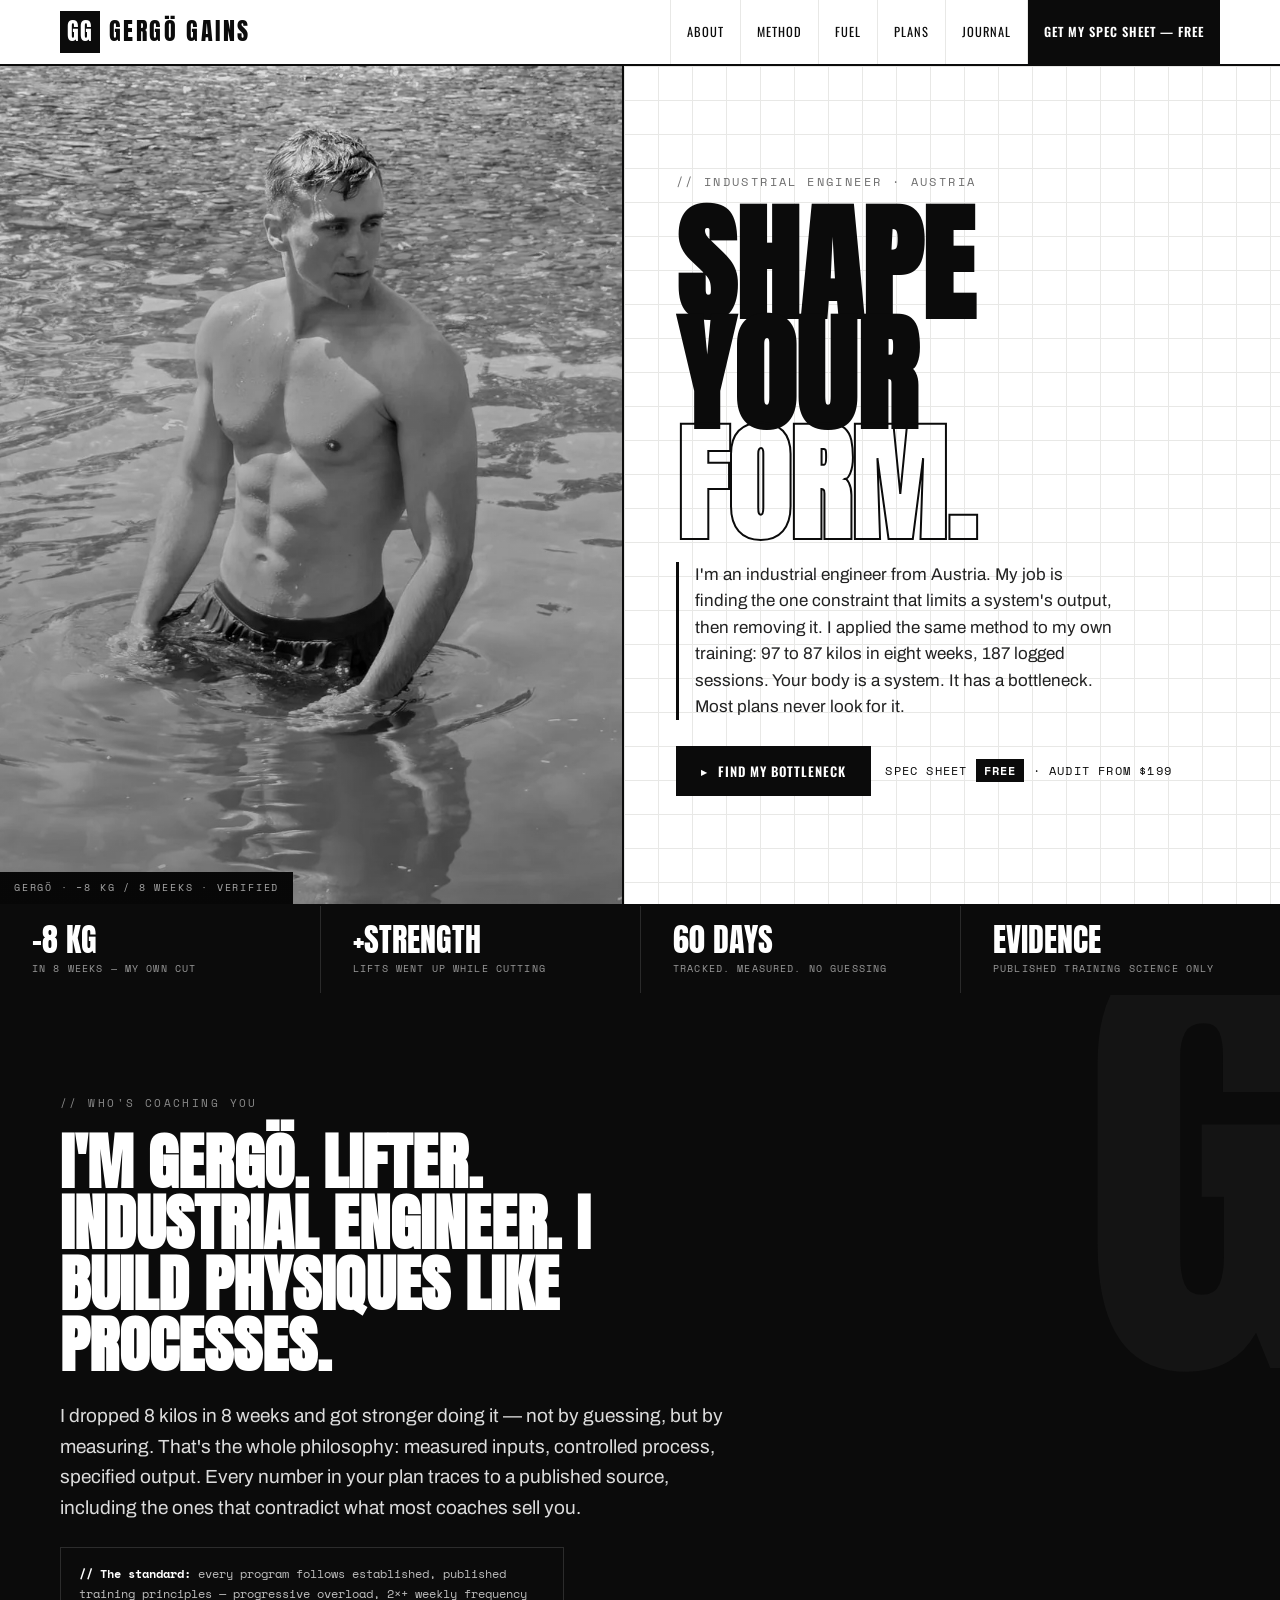
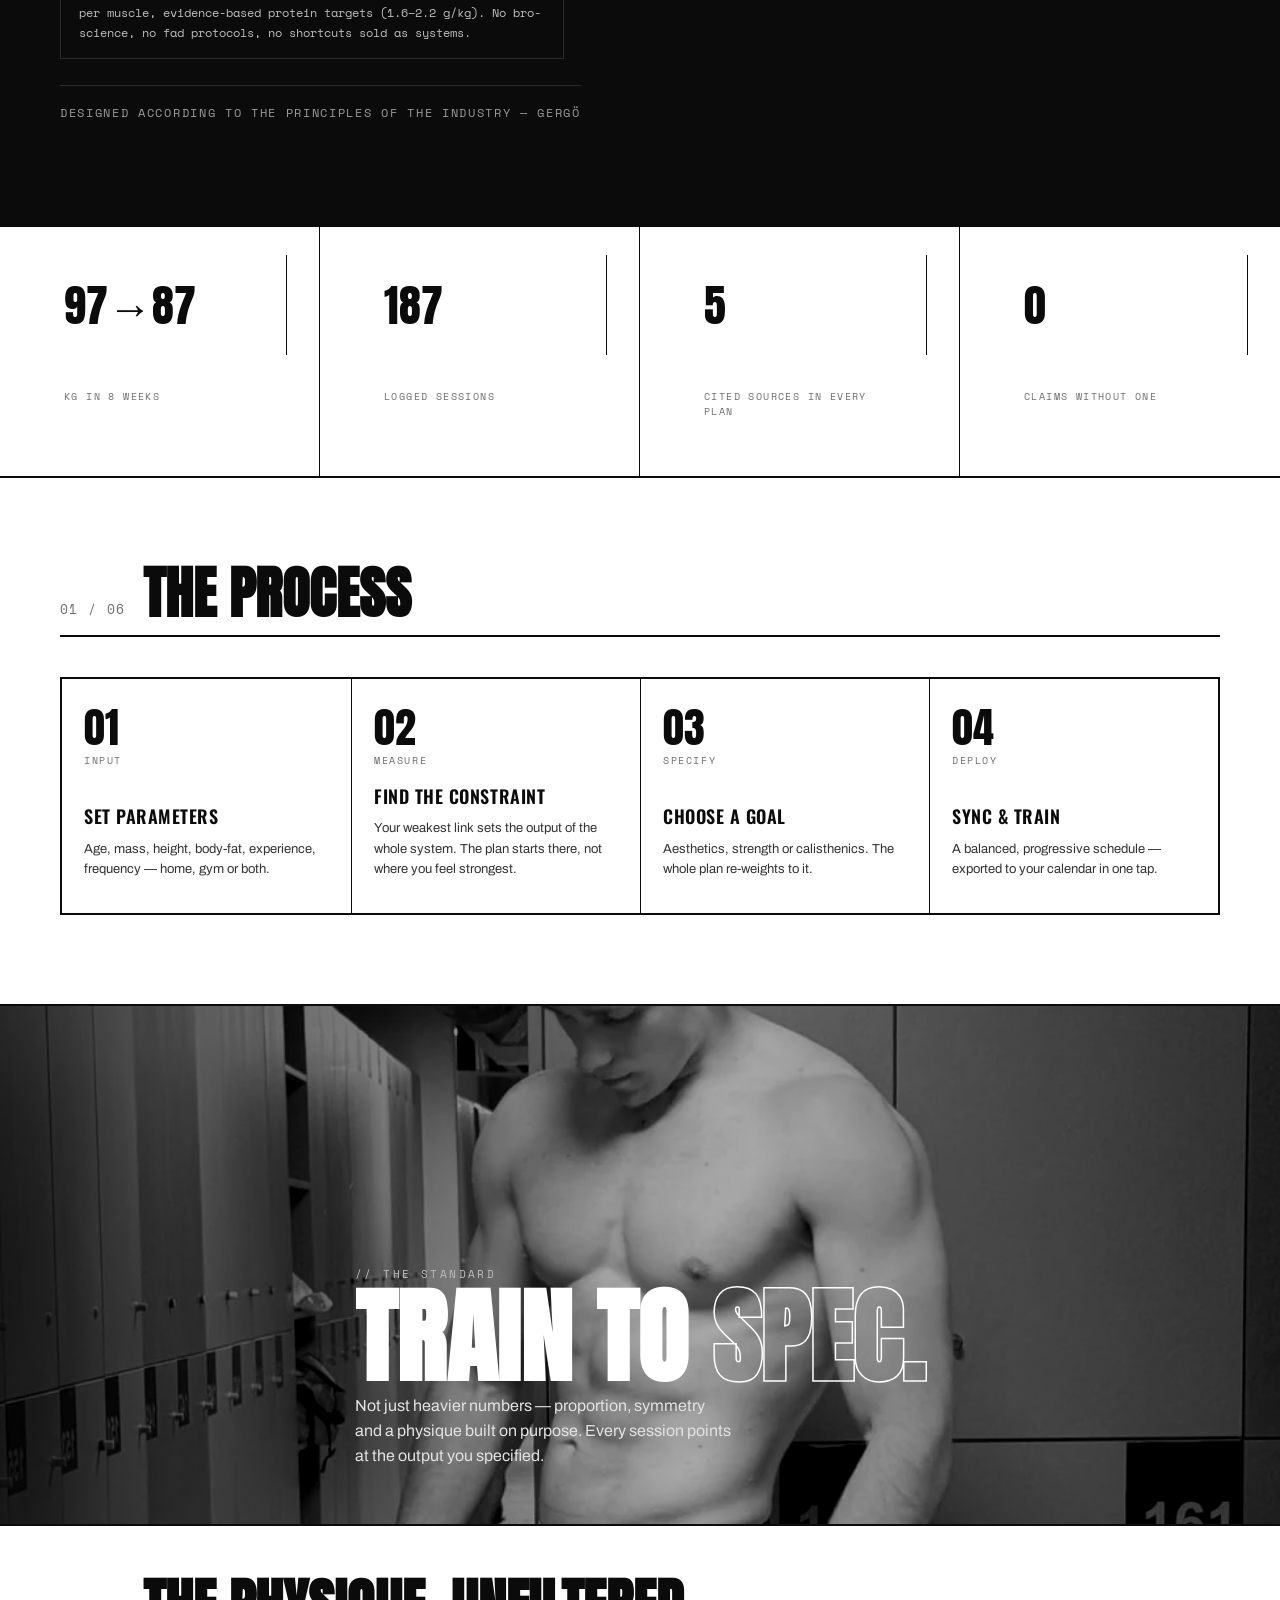
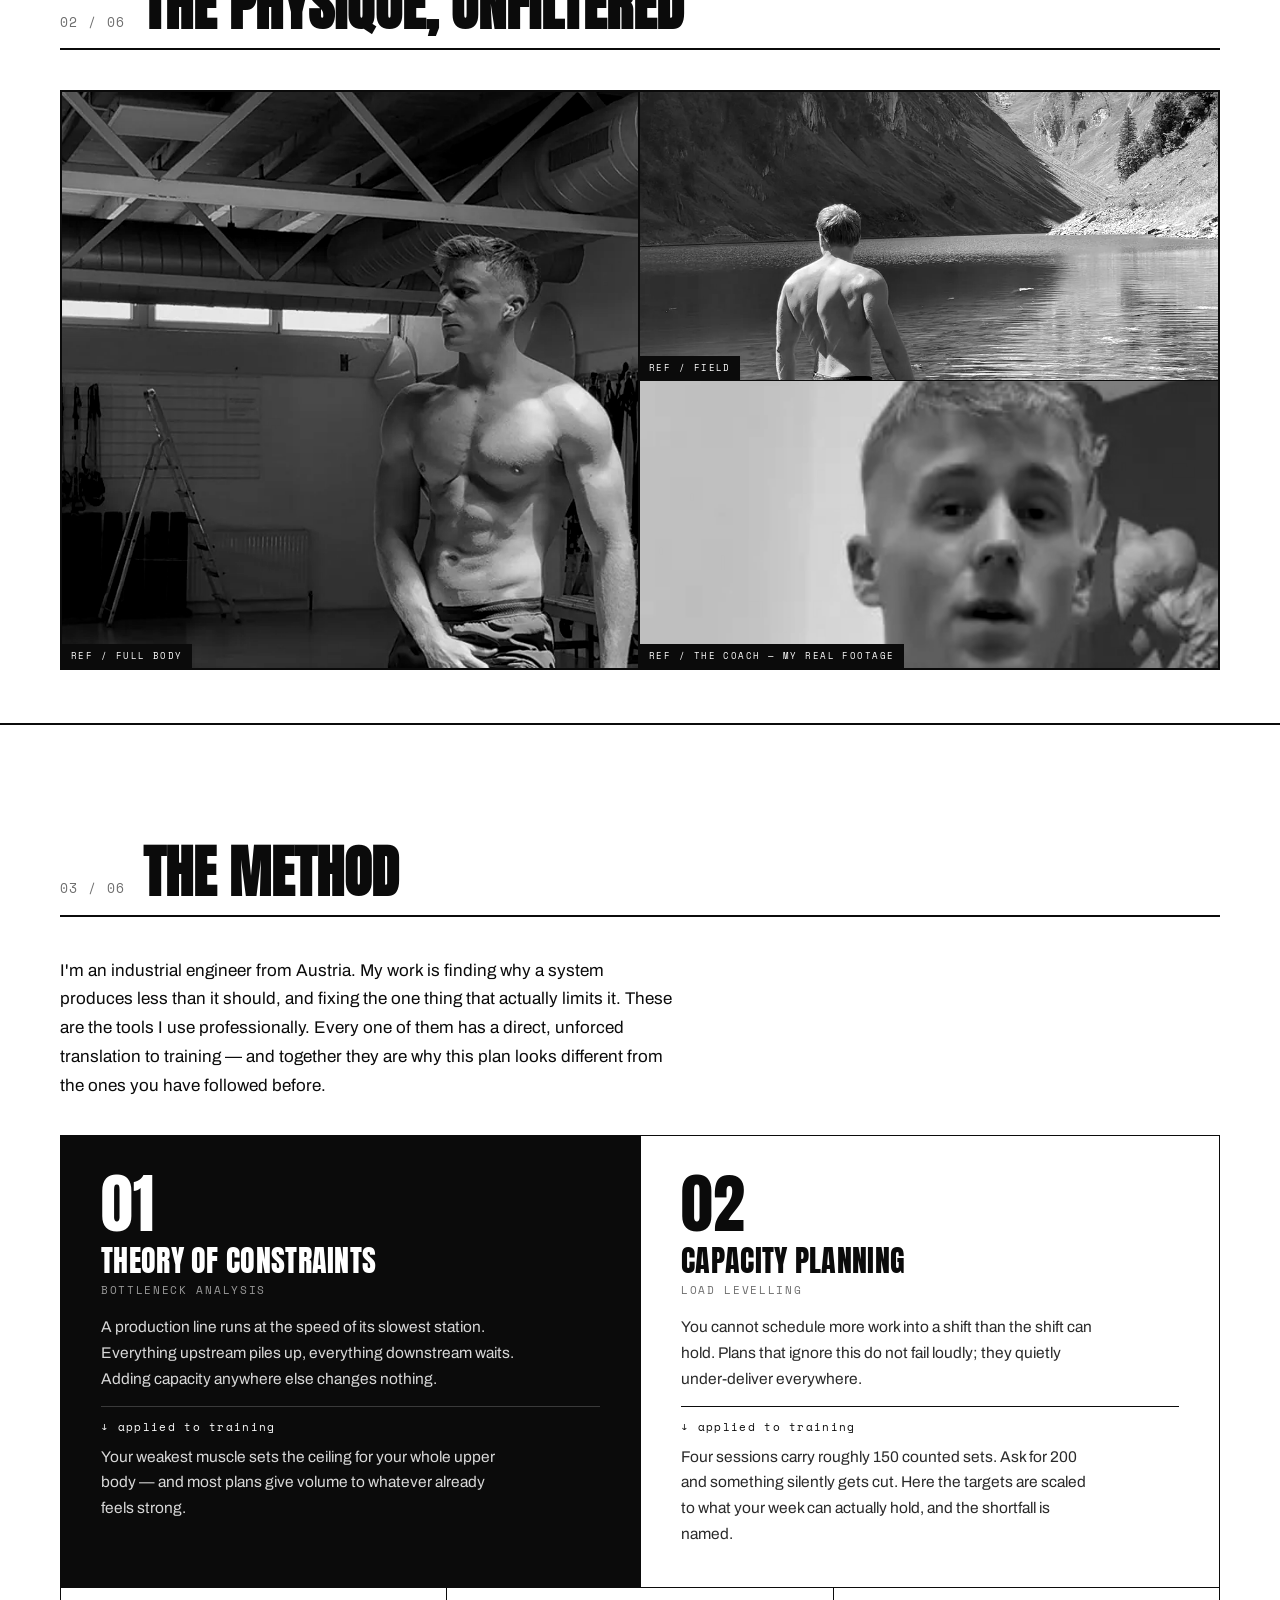
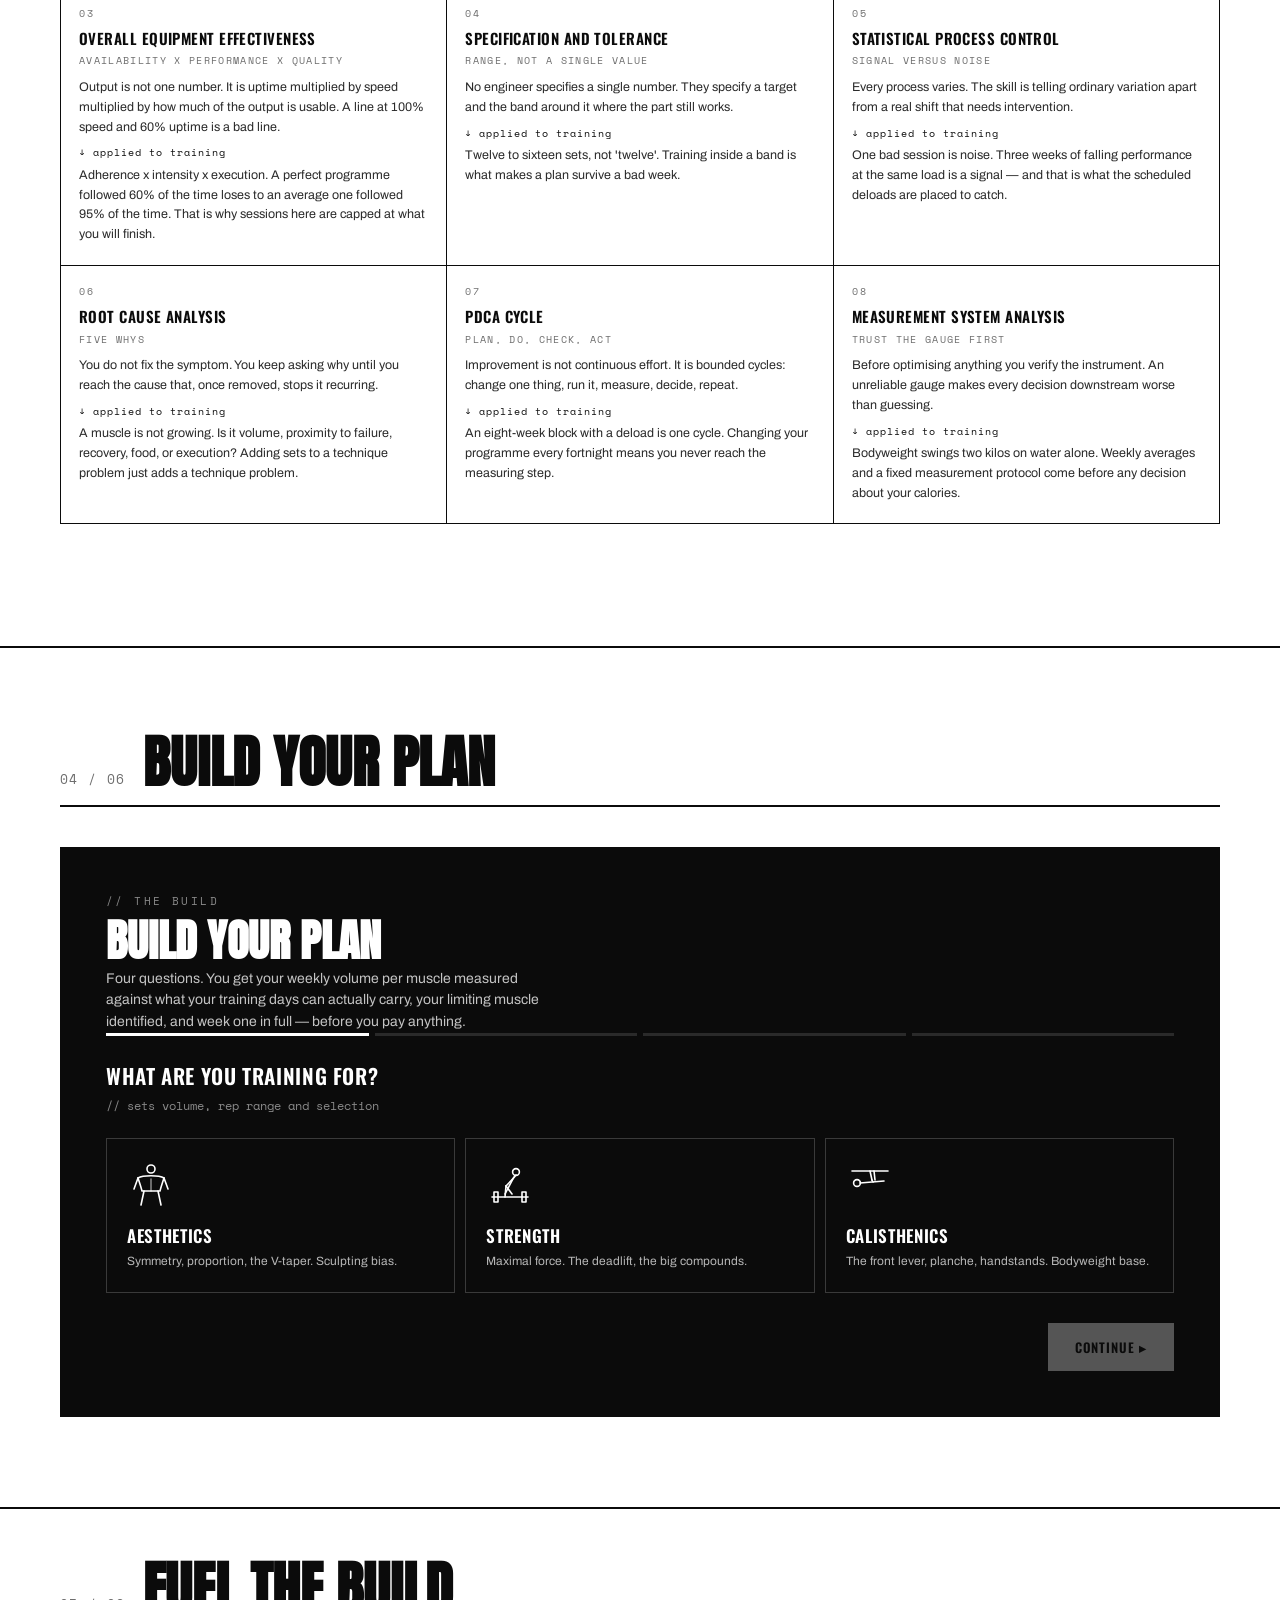
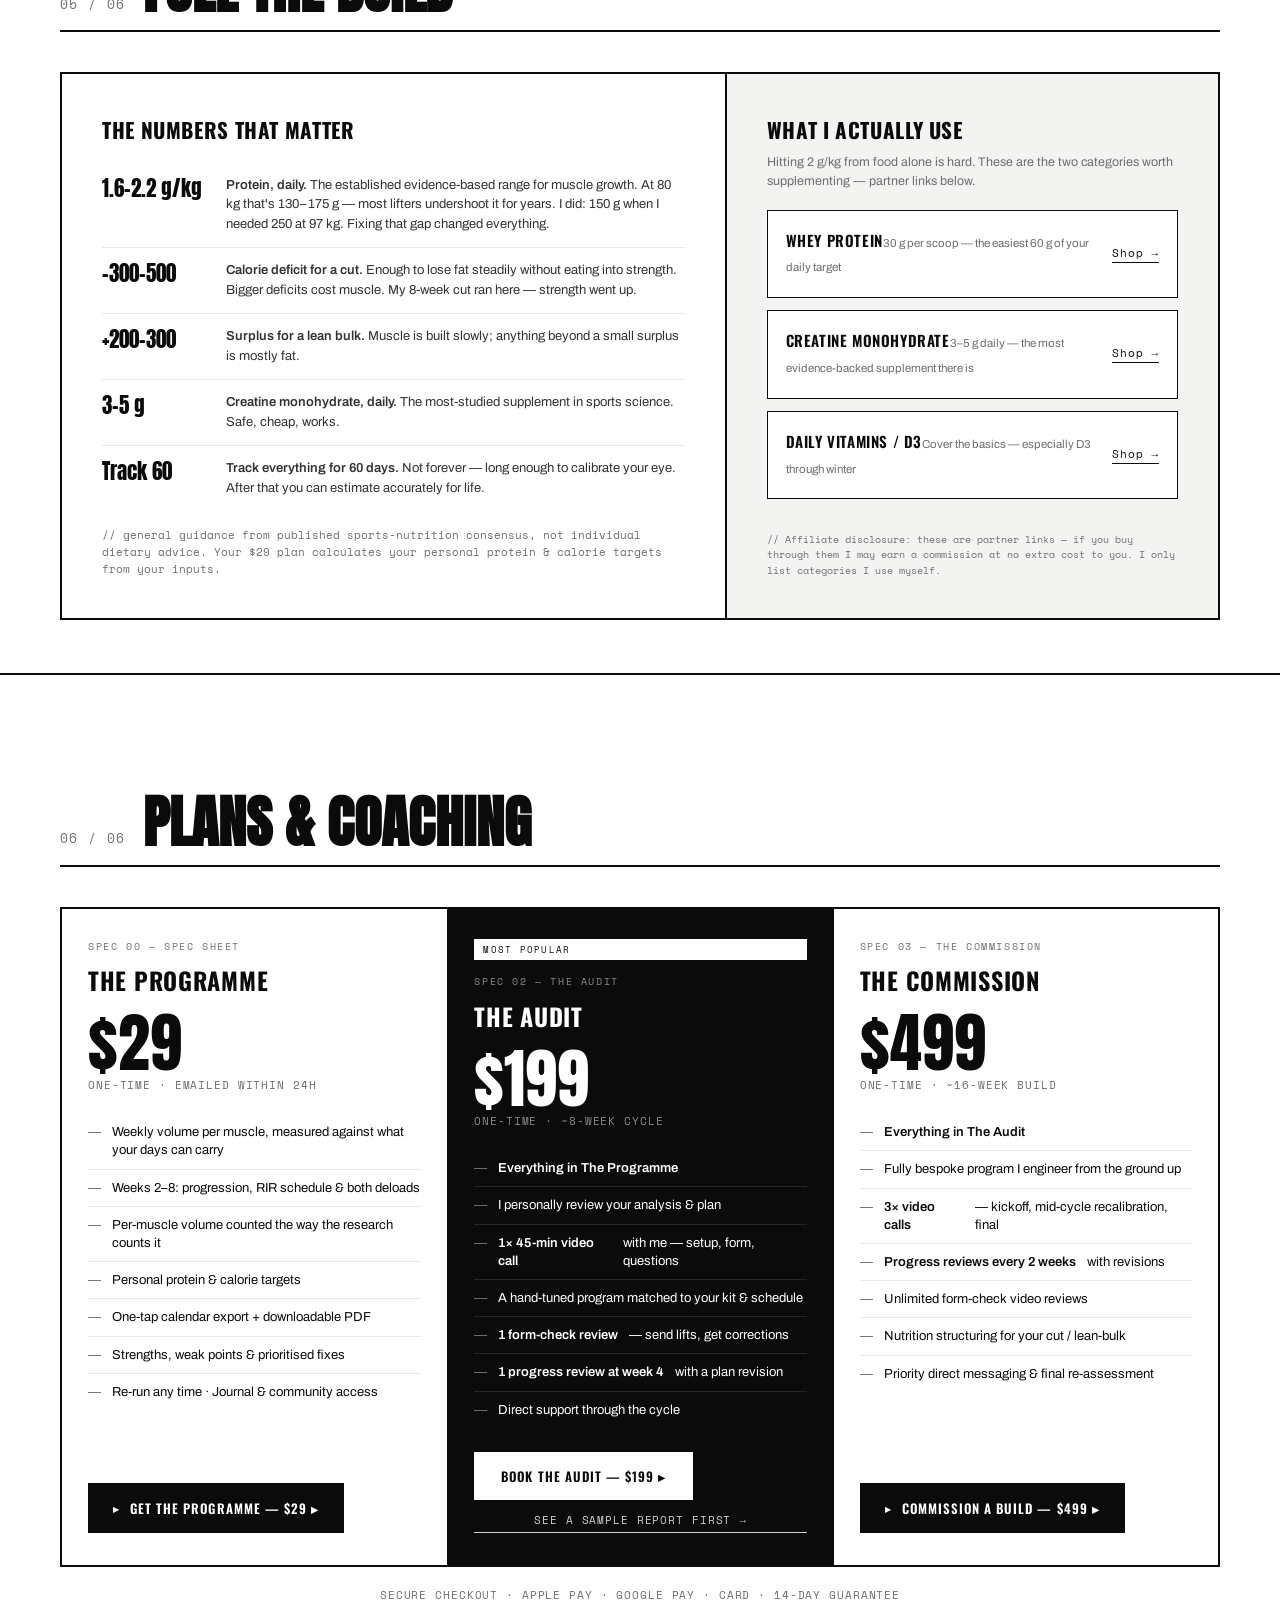
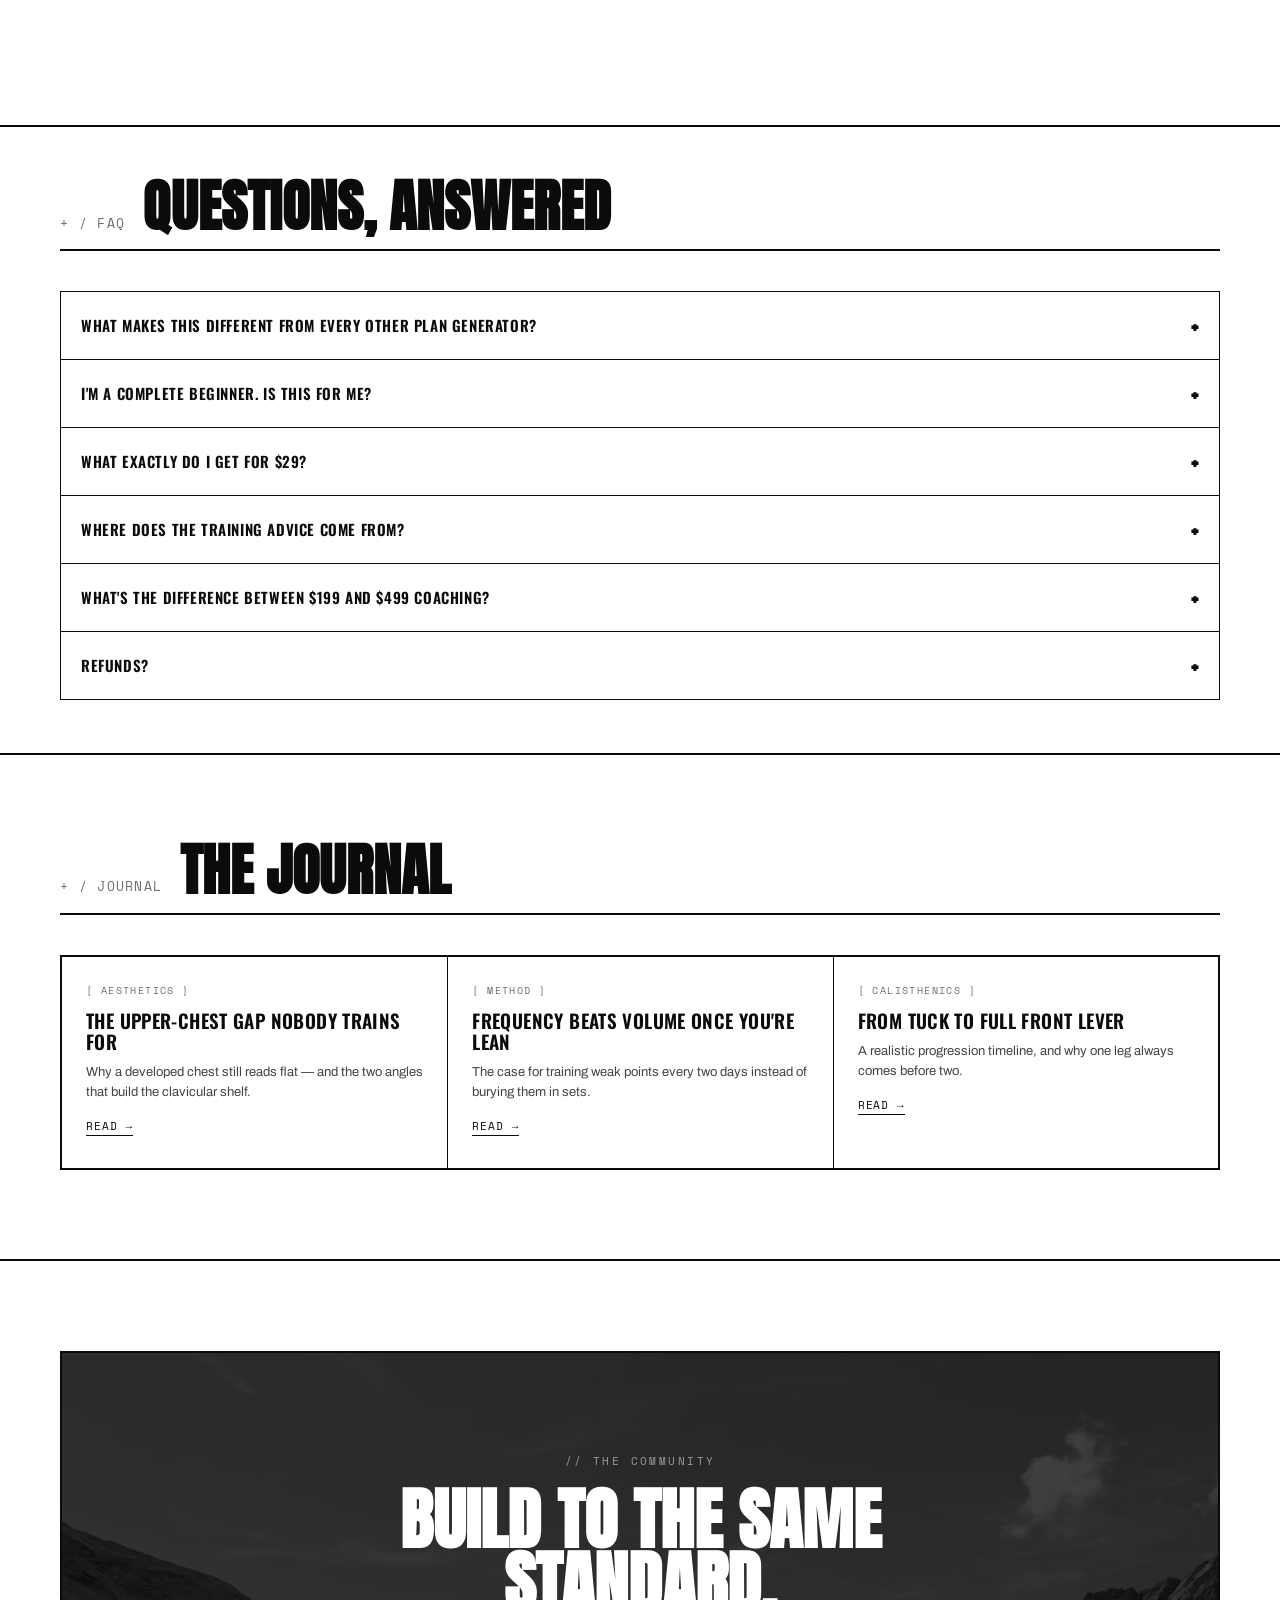
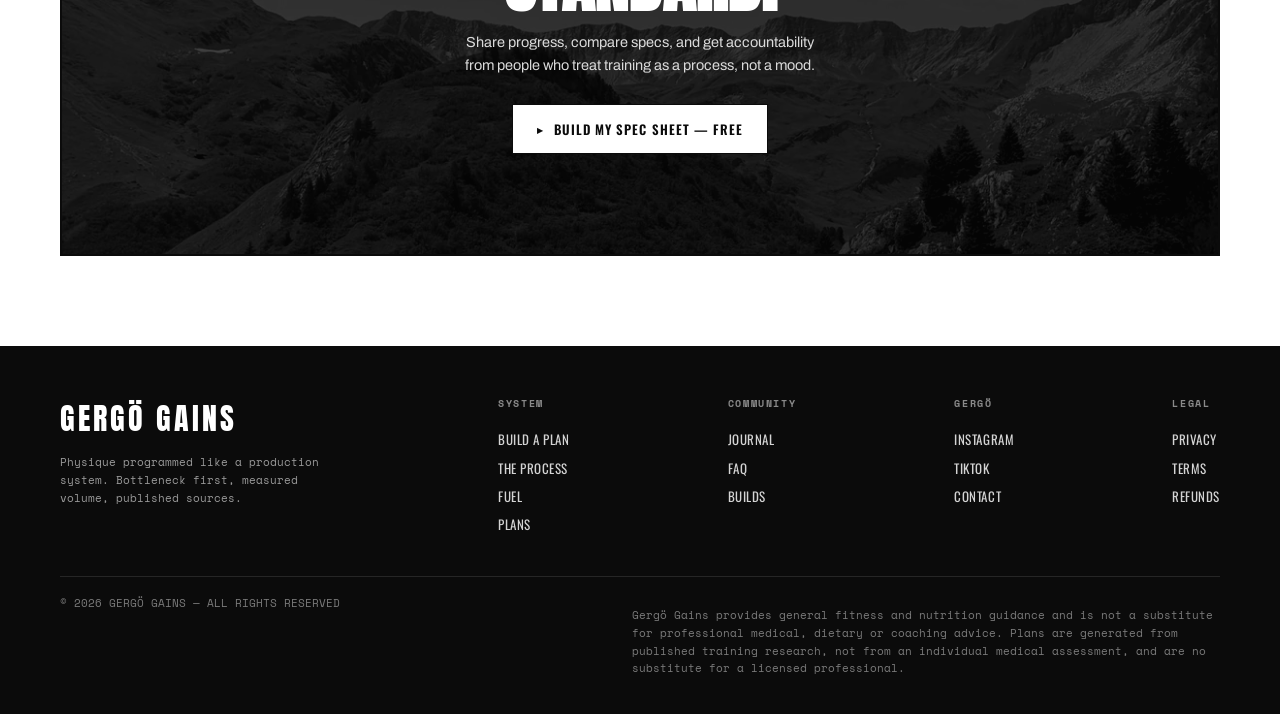
==== commit c03c6a59: "Show what the $199 tier actually delivers The Audit is the tier the pricing section pushes hardest a" ====
--- a/index.html
+++ b/index.html
@@ -340,6 +340,8 @@
   .pcard .act{margin-top:24px;}
   .pcard .flag{display:inline-block;background:var(--paper);color:var(--ink);font-family:'Space Mono',monospace;font-size:9px;letter-spacing:.14em;padding:4px 9px;text-transform:uppercase;margin-bottom:14px;}
   .reassure{font-family:'Space Mono',monospace;text-align:center;font-size:11px;color:var(--muted);margin-top:20px;text-transform:uppercase;letter-spacing:.08em;}
+  .seesample{display:block;margin-top:12px;font-family:'Space Mono',monospace;font-size:11px;letter-spacing:.08em;text-transform:uppercase;text-align:center;border-bottom:1px solid currentColor;padding-bottom:3px;}
+  .pcard.dark .seesample{color:#cfcfcf;} .pcard.dark .seesample:hover{color:#fff;}
 
   .journal{display:grid;grid-template-columns:repeat(3,1fr);border:2px solid var(--ink);}
   @media(max-width:820px){.journal{grid-template-columns:1fr;}}
@@ -746,7 +748,8 @@
           <li><b>1 progress review at week 4</b> with a plan revision</li>
           <li>Direct support through the cycle</li>
         </ul>
-        <div class="act"><button class="btn-w" data-buy="blueprint">Book The Audit — $199 ▸</button></div>
+        <div class="act"><button class="btn-w" data-buy="blueprint">Book The Audit — $199 ▸</button>
+          <a class="seesample" href="audit-sample.html">See a sample report first &rarr;</a></div>
       </div>
       <div class="pcard">
         <div class="spectag">SPEC 03 — THE COMMISSION</div>
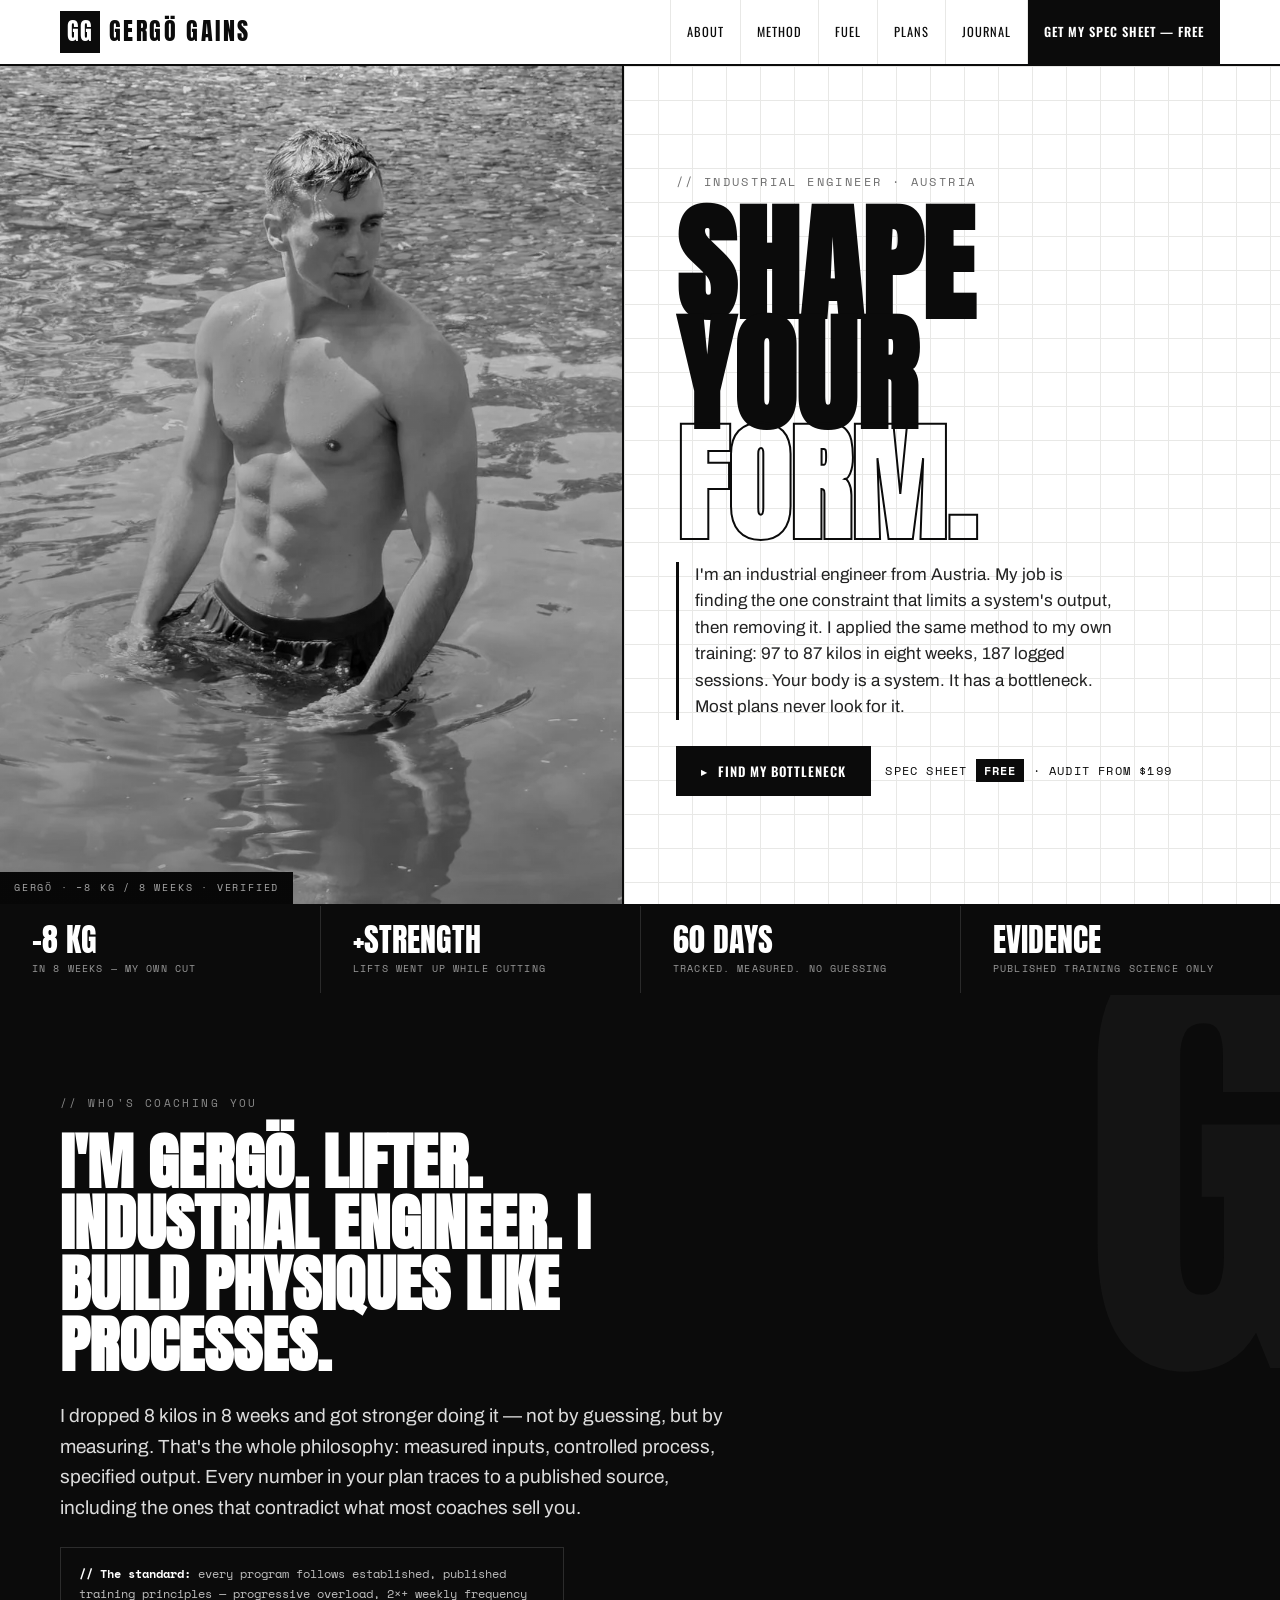
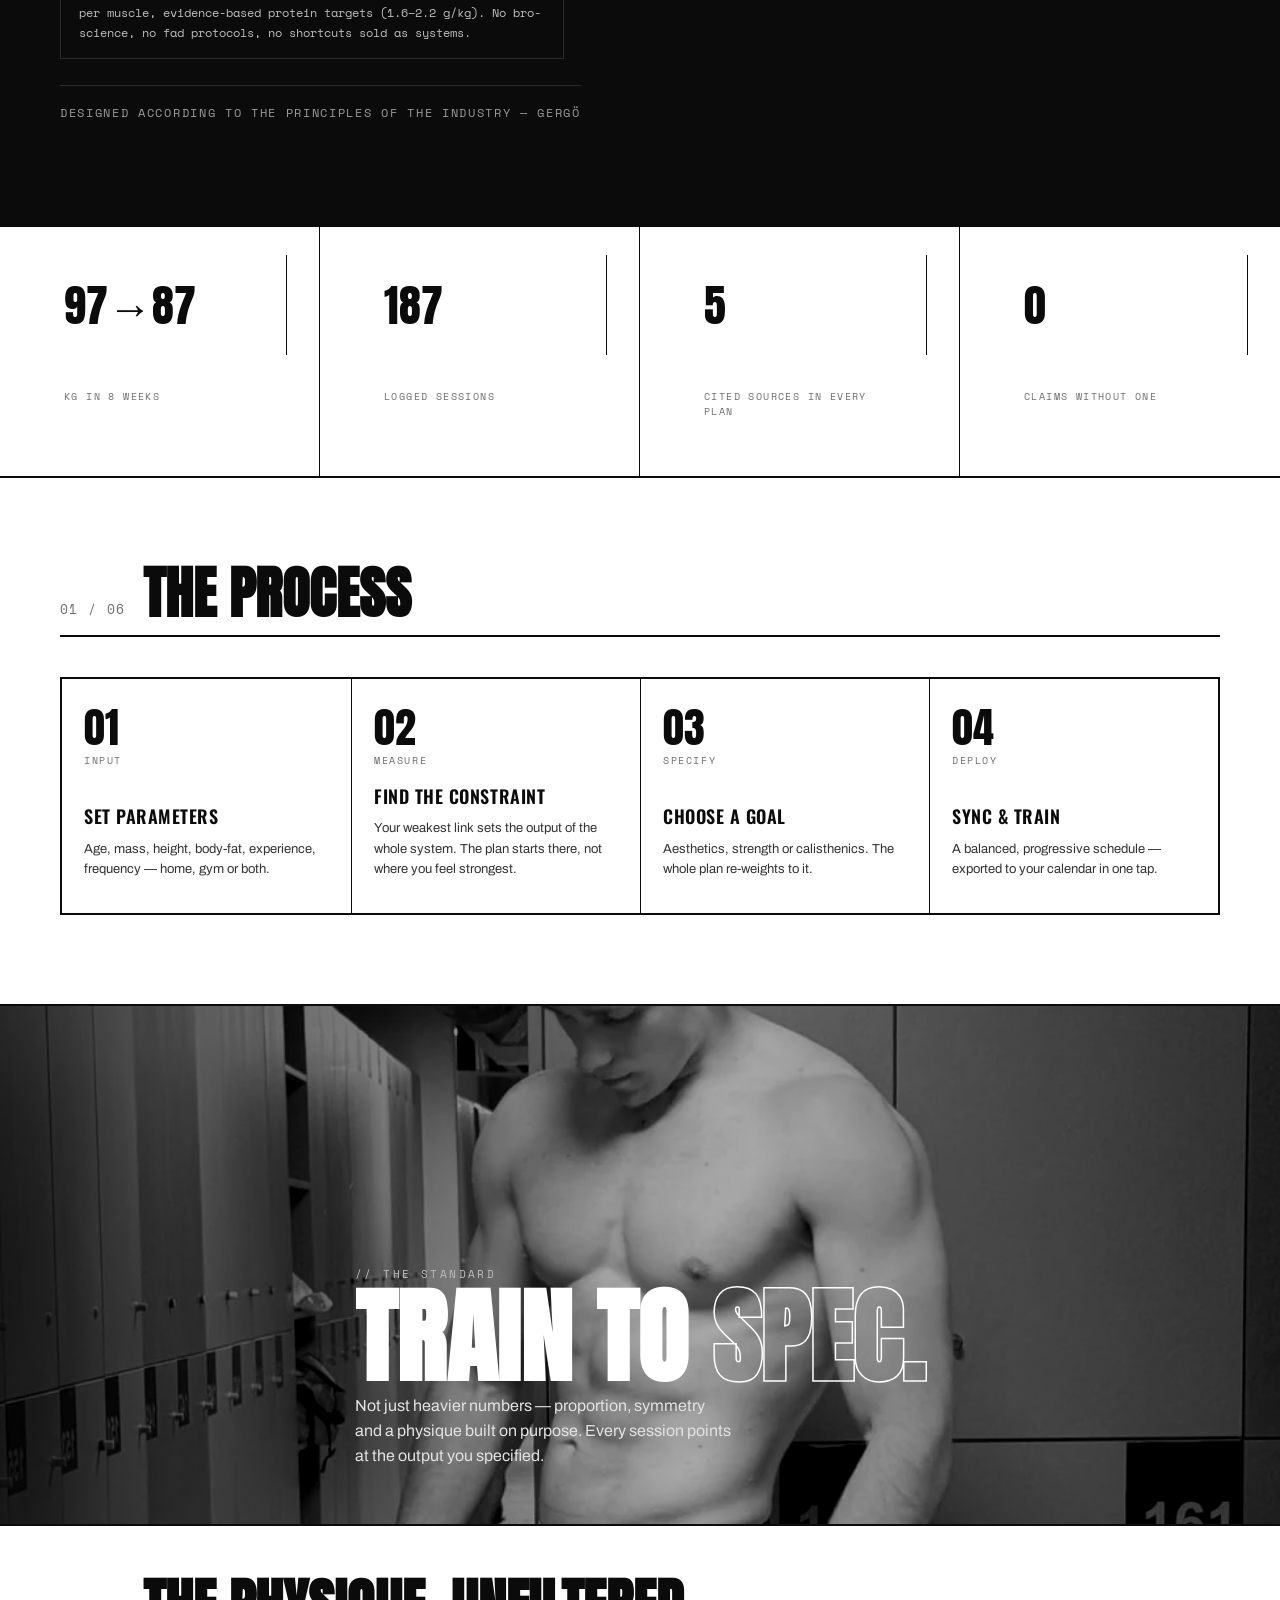
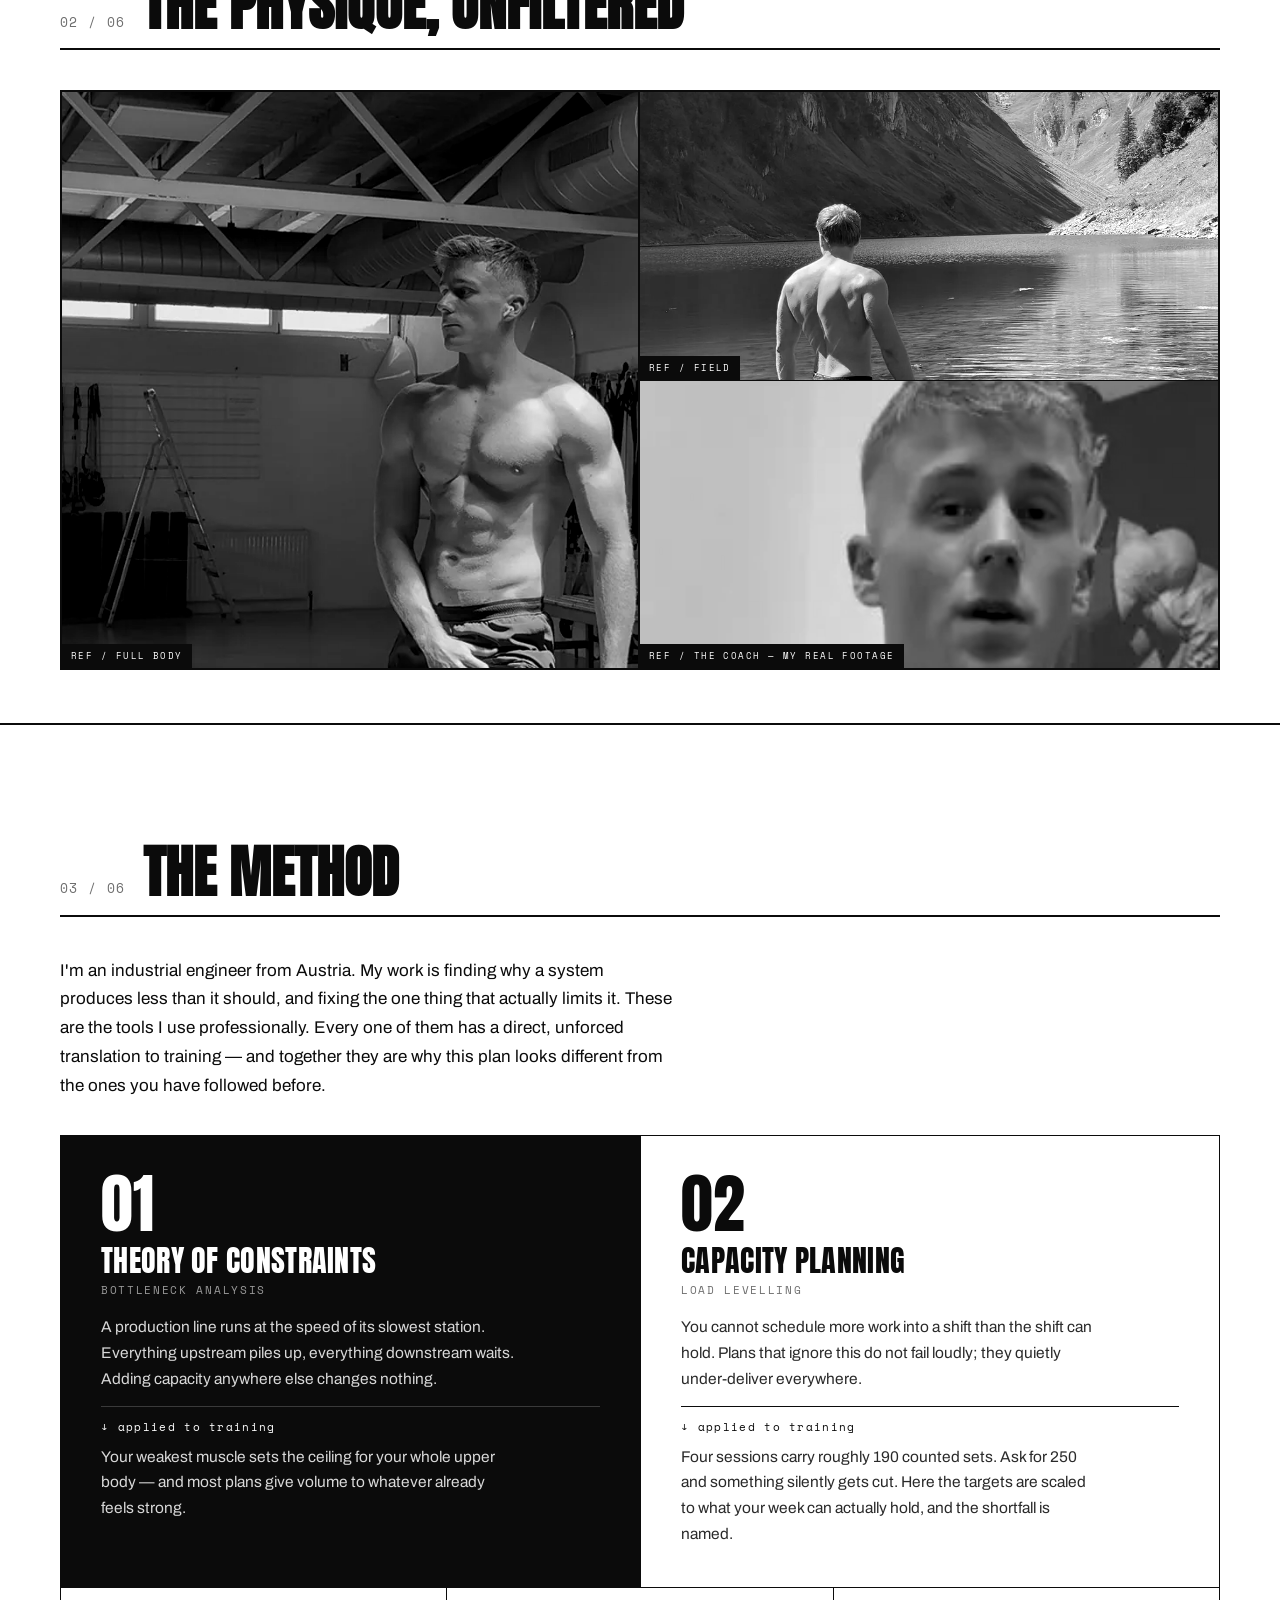
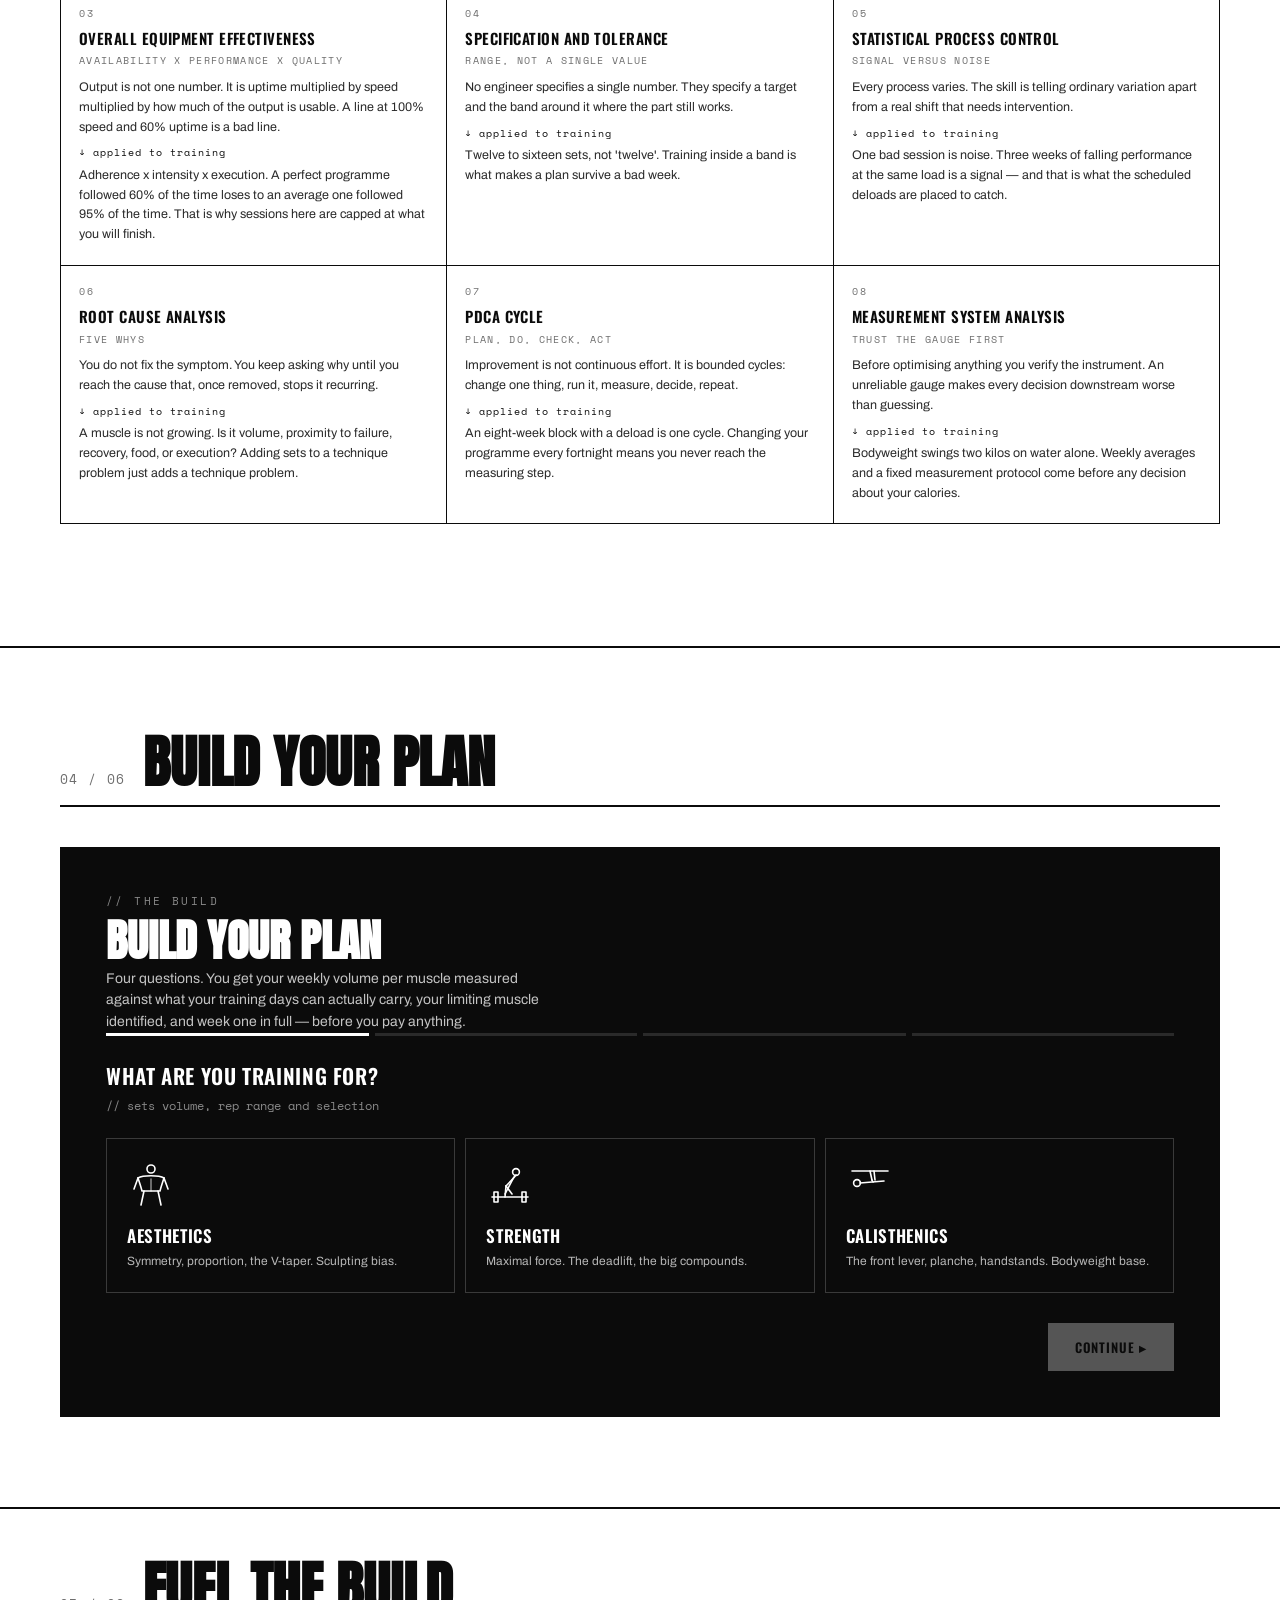
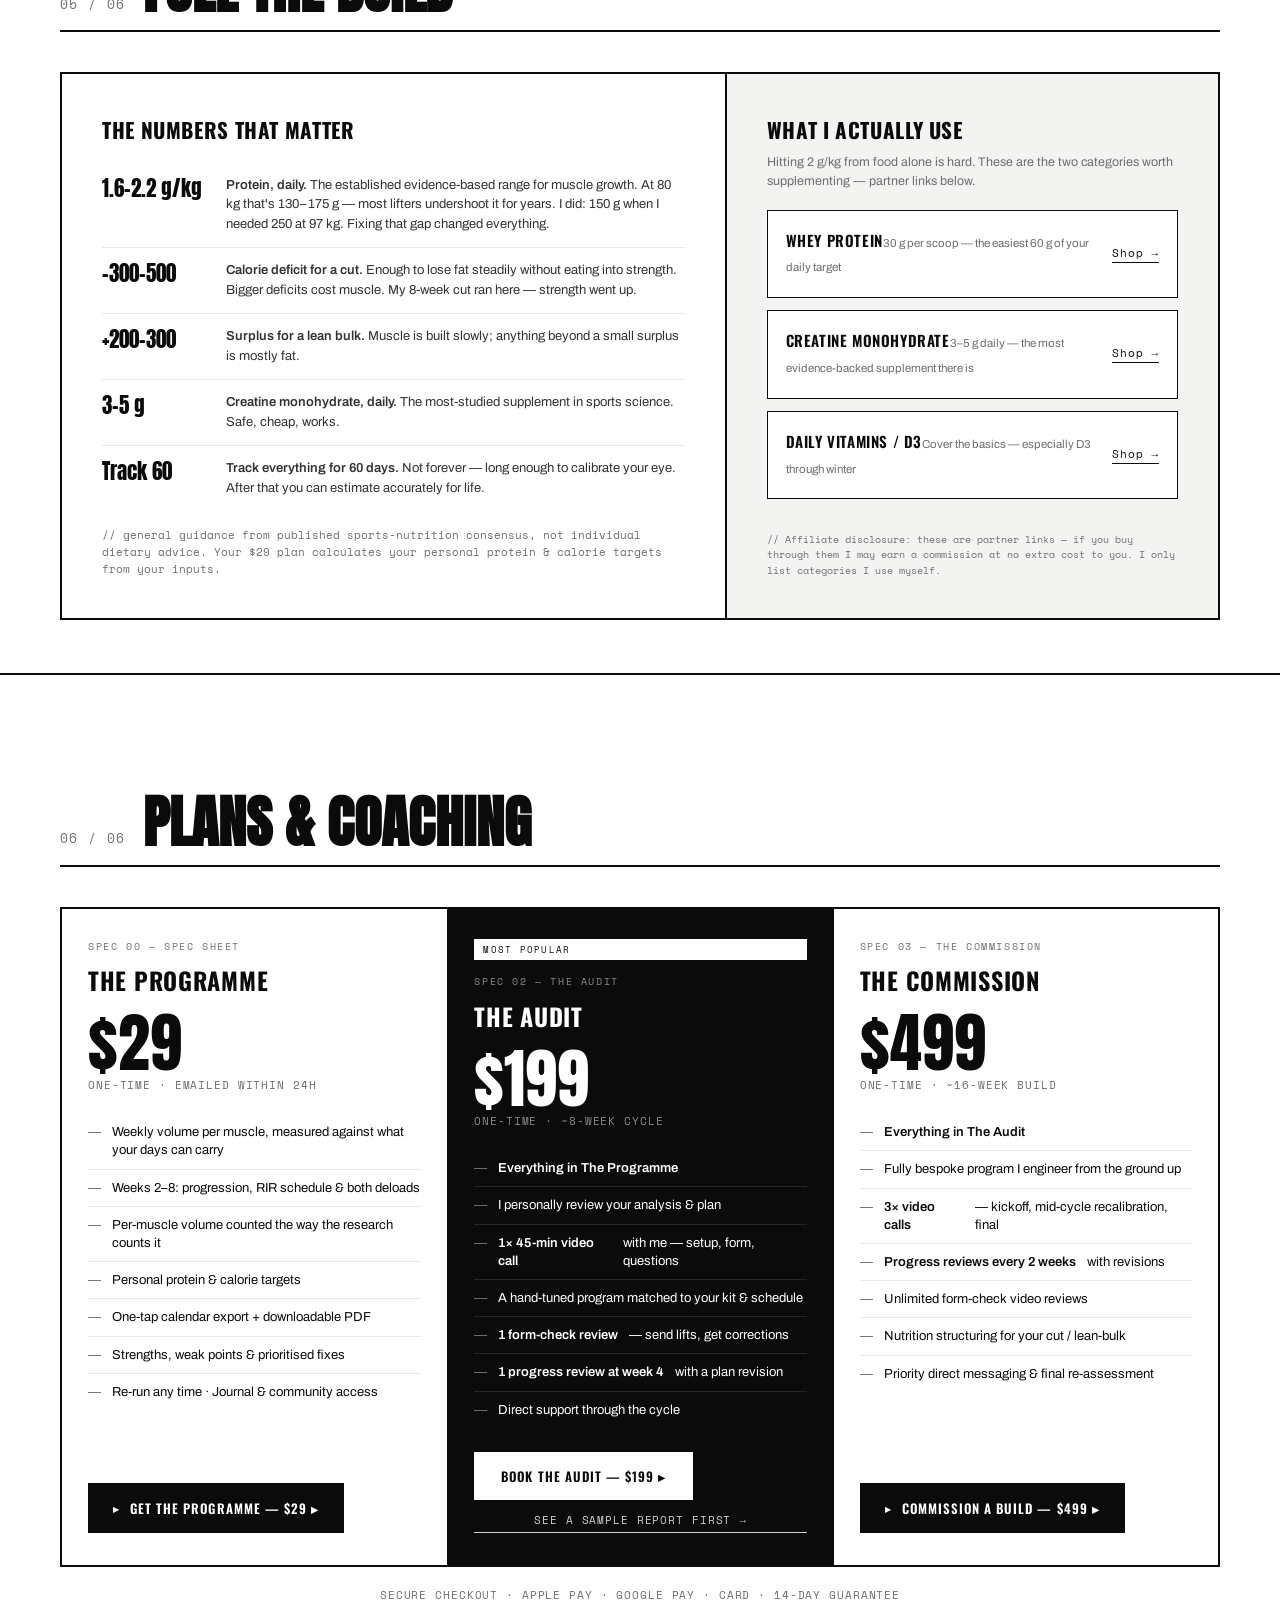
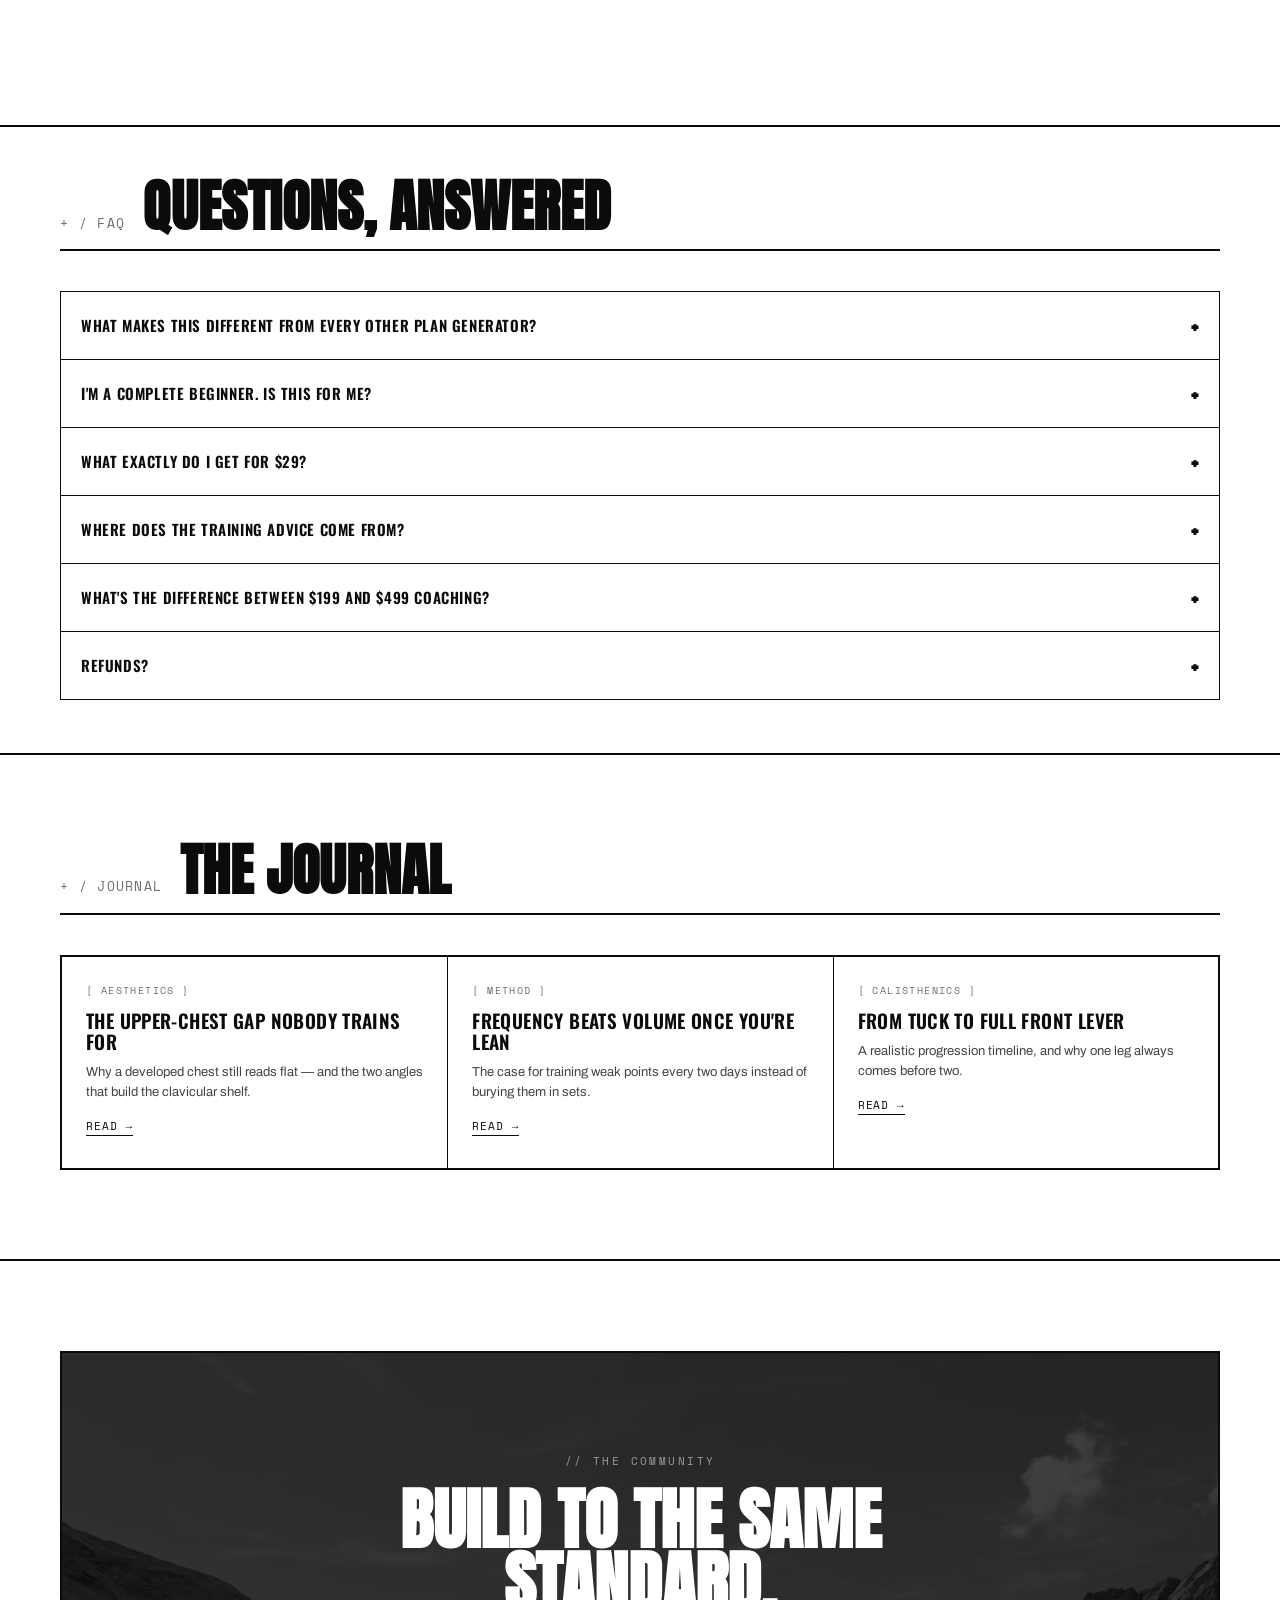
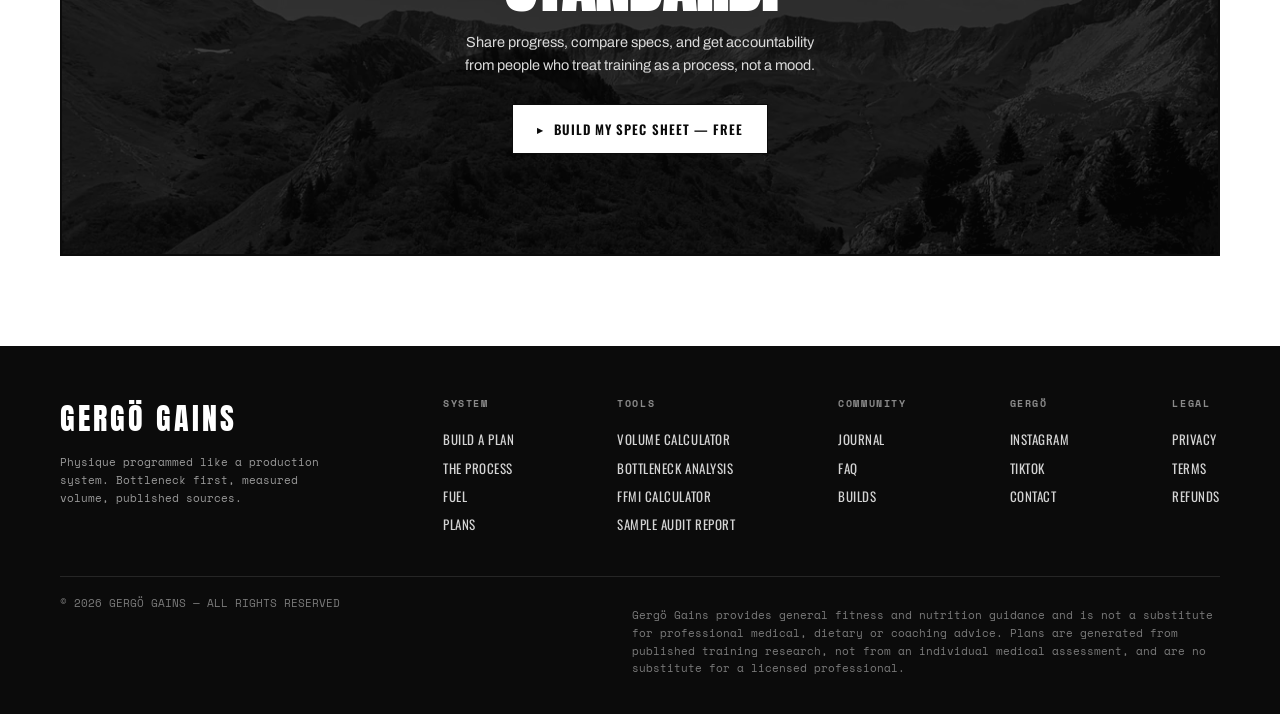
==== commit 67488061: "Add three standalone tool pages that funnel into the spec sheet volume-calculator, bottleneck-analys" ====
--- a/index.html
+++ b/index.html
@@ -579,7 +579,7 @@
     produces less than it should, and fixing the one thing that actually limits it. These are the tools
     I use professionally. Every one of them has a direct, unforced translation to training &mdash; and
     together they are why this plan looks different from the ones you have followed before.</p>
-    <div class="princ-lead rv"><div class="p inv"><div class="n">01</div><h4>Theory of constraints</h4><div class="field">Bottleneck analysis</div><p>A production line runs at the speed of its slowest station. Everything upstream piles up, everything downstream waits. Adding capacity anywhere else changes nothing.</p><span class="arrow">&darr; applied to training</span><p>Your weakest muscle sets the ceiling for your whole upper body — and most plans give volume to whatever already feels strong.</p></div><div class="p"><div class="n">02</div><h4>Capacity planning</h4><div class="field">Load levelling</div><p>You cannot schedule more work into a shift than the shift can hold. Plans that ignore this do not fail loudly; they quietly under-deliver everywhere.</p><span class="arrow">&darr; applied to training</span><p>Four sessions carry roughly 150 counted sets. Ask for 200 and something silently gets cut. Here the targets are scaled to what your week can actually hold, and the shortfall is named.</p></div></div>
+    <div class="princ-lead rv"><div class="p inv"><div class="n">01</div><h4>Theory of constraints</h4><div class="field">Bottleneck analysis</div><p>A production line runs at the speed of its slowest station. Everything upstream piles up, everything downstream waits. Adding capacity anywhere else changes nothing.</p><span class="arrow">&darr; applied to training</span><p>Your weakest muscle sets the ceiling for your whole upper body — and most plans give volume to whatever already feels strong.</p></div><div class="p"><div class="n">02</div><h4>Capacity planning</h4><div class="field">Load levelling</div><p>You cannot schedule more work into a shift than the shift can hold. Plans that ignore this do not fail loudly; they quietly under-deliver everywhere.</p><span class="arrow">&darr; applied to training</span><p>Four sessions carry roughly 190 counted sets. Ask for 250 and something silently gets cut. Here the targets are scaled to what your week can actually hold, and the shortfall is named.</p></div></div>
     <div class="princ rv"><div class="p"><div class="n">03</div><h4>Overall equipment effectiveness</h4><div class="field">Availability x performance x quality</div><p>Output is not one number. It is uptime multiplied by speed multiplied by how much of the output is usable. A line at 100% speed and 60% uptime is a bad line.</p><span class="arrow">&darr; applied to training</span><p>Adherence x intensity x execution. A perfect programme followed 60% of the time loses to an average one followed 95% of the time. That is why sessions here are capped at what you will finish.</p></div><div class="p"><div class="n">04</div><h4>Specification and tolerance</h4><div class="field">Range, not a single value</div><p>No engineer specifies a single number. They specify a target and the band around it where the part still works.</p><span class="arrow">&darr; applied to training</span><p>Twelve to sixteen sets, not 'twelve'. Training inside a band is what makes a plan survive a bad week.</p></div><div class="p"><div class="n">05</div><h4>Statistical process control</h4><div class="field">Signal versus noise</div><p>Every process varies. The skill is telling ordinary variation apart from a real shift that needs intervention.</p><span class="arrow">&darr; applied to training</span><p>One bad session is noise. Three weeks of falling performance at the same load is a signal — and that is what the scheduled deloads are placed to catch.</p></div><div class="p"><div class="n">06</div><h4>Root cause analysis</h4><div class="field">Five whys</div><p>You do not fix the symptom. You keep asking why until you reach the cause that, once removed, stops it recurring.</p><span class="arrow">&darr; applied to training</span><p>A muscle is not growing. Is it volume, proximity to failure, recovery, food, or execution? Adding sets to a technique problem just adds a technique problem.</p></div><div class="p"><div class="n">07</div><h4>PDCA cycle</h4><div class="field">Plan, do, check, act</div><p>Improvement is not continuous effort. It is bounded cycles: change one thing, run it, measure, decide, repeat.</p><span class="arrow">&darr; applied to training</span><p>An eight-week block with a deload is one cycle. Changing your programme every fortnight means you never reach the measuring step.</p></div><div class="p"><div class="n">08</div><h4>Measurement system analysis</h4><div class="field">Trust the gauge first</div><p>Before optimising anything you verify the instrument. An unreliable gauge makes every decision downstream worse than guessing.</p><span class="arrow">&darr; applied to training</span><p>Bodyweight swings two kilos on water alone. Weekly averages and a fixed measurement protocol come before any decision about your calories.</p></div></div>
   </div>
 </section>
@@ -820,6 +820,7 @@
         <p style="font-family:'Space Mono',monospace;font-size:11px;color:#9a9a9a;margin-top:12px;line-height:1.6;">Physique programmed like a production system. Bottleneck first, measured volume, published sources.</p>
       </div>
       <div class="col"><h5>System</h5><a href="#build">Build a plan</a><a href="#process">The process</a><a href="#fuel">Fuel</a><a href="#pricing">Plans</a></div>
+      <div class="col"><h5>Tools</h5><a href="volume-calculator.html">Volume calculator</a><a href="bottleneck-analysis.html">Bottleneck analysis</a><a href="ffmi-calculator.html">FFMI calculator</a><a href="audit-sample.html">Sample audit report</a></div>
       <div class="col"><h5>Community</h5><a href="#journal">Journal</a><a href="#faqsec">FAQ</a><a href="#">Builds</a></div>
       <div class="col"><h5>Gergö</h5><a href="#">Instagram</a><a href="#">TikTok</a><a href="#">Contact</a></div>
       <div class="col"><h5>Legal</h5><a href="privacy.html">Privacy</a><a href="terms.html">Terms</a><a href="refund.html">Refunds</a></div>
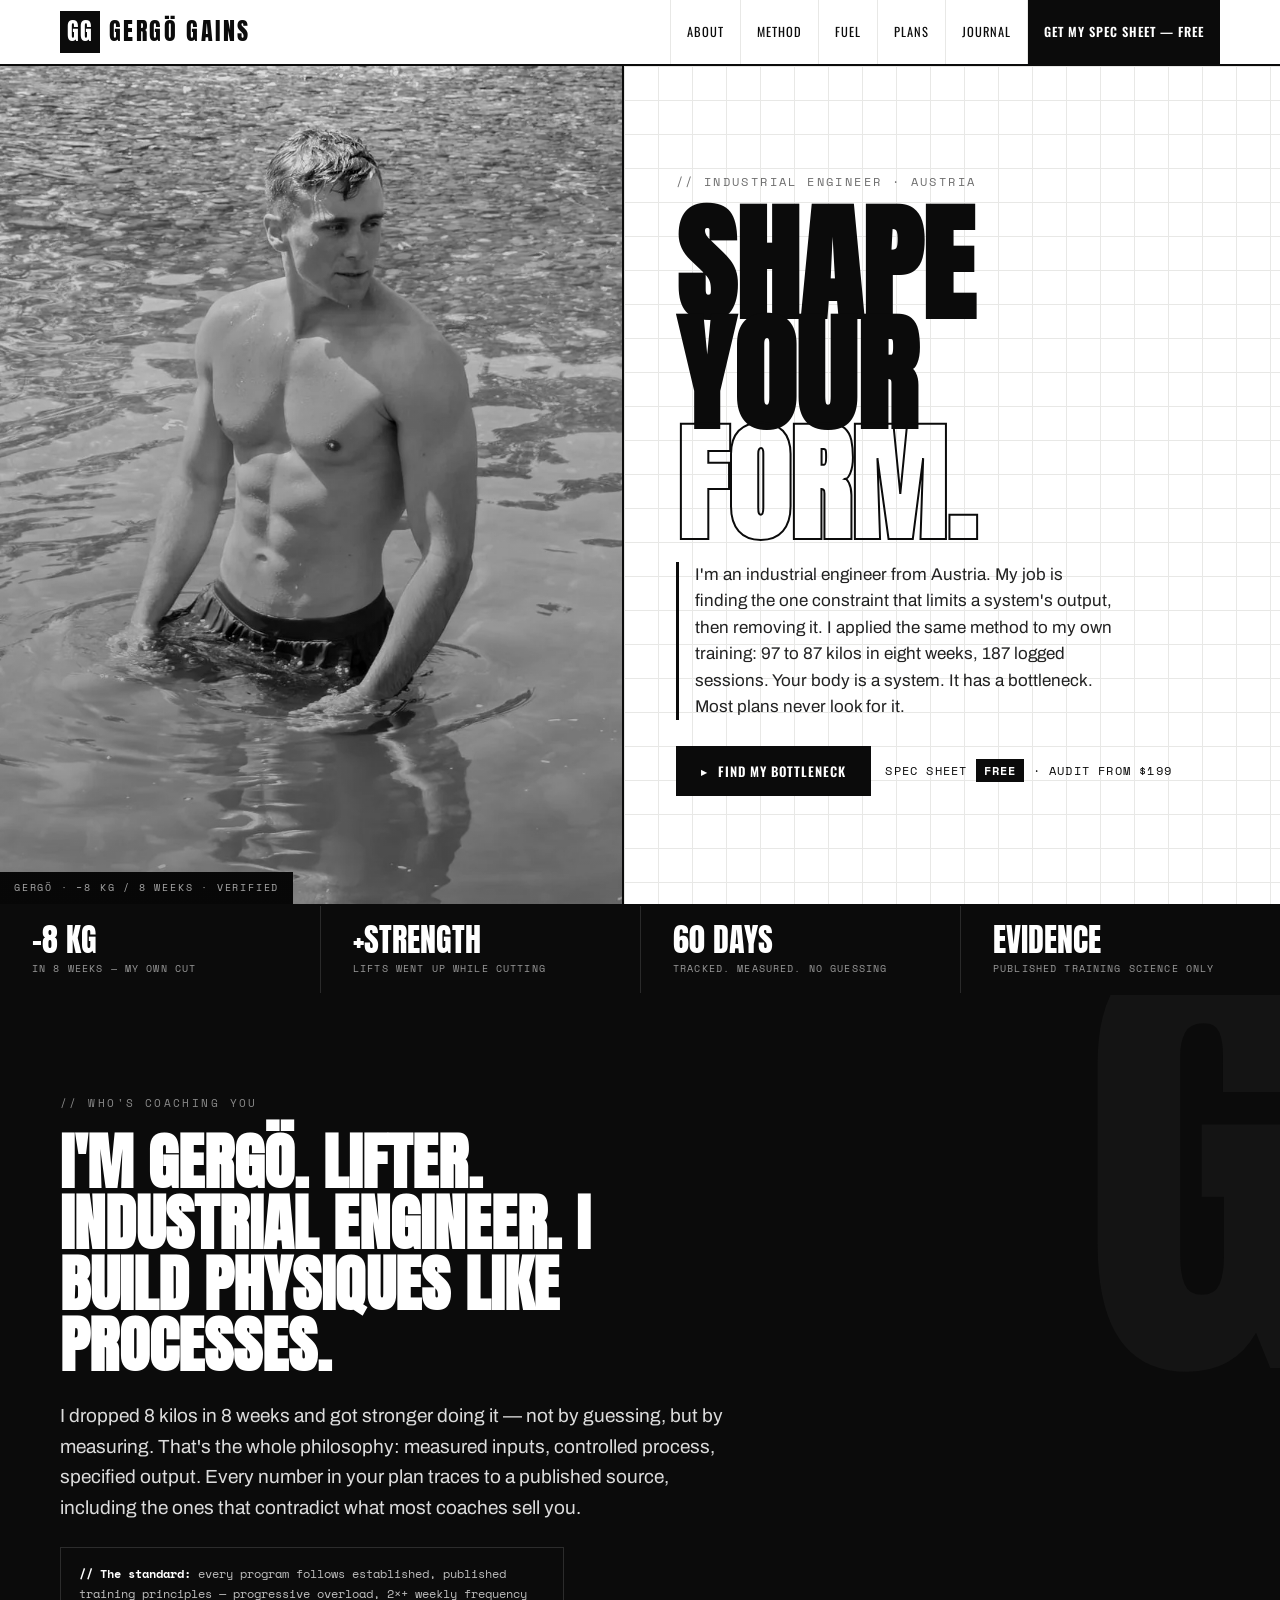
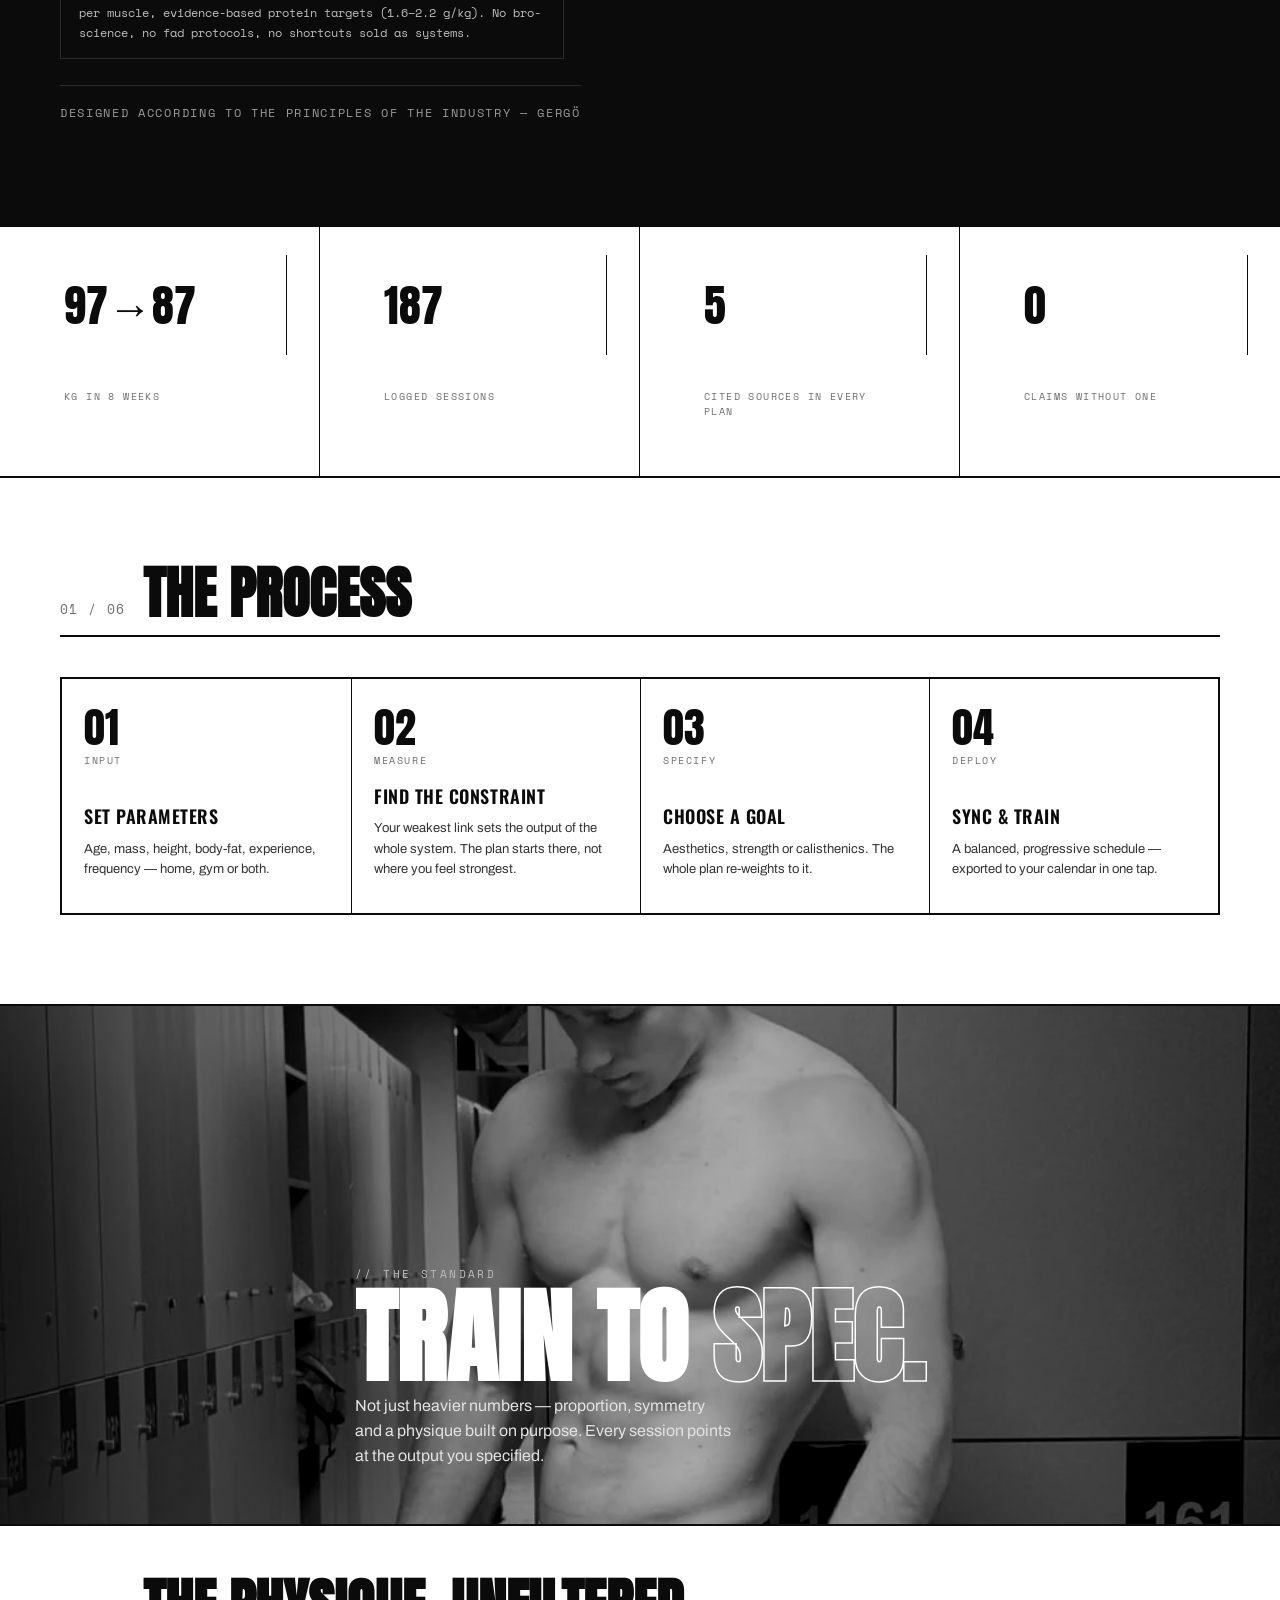
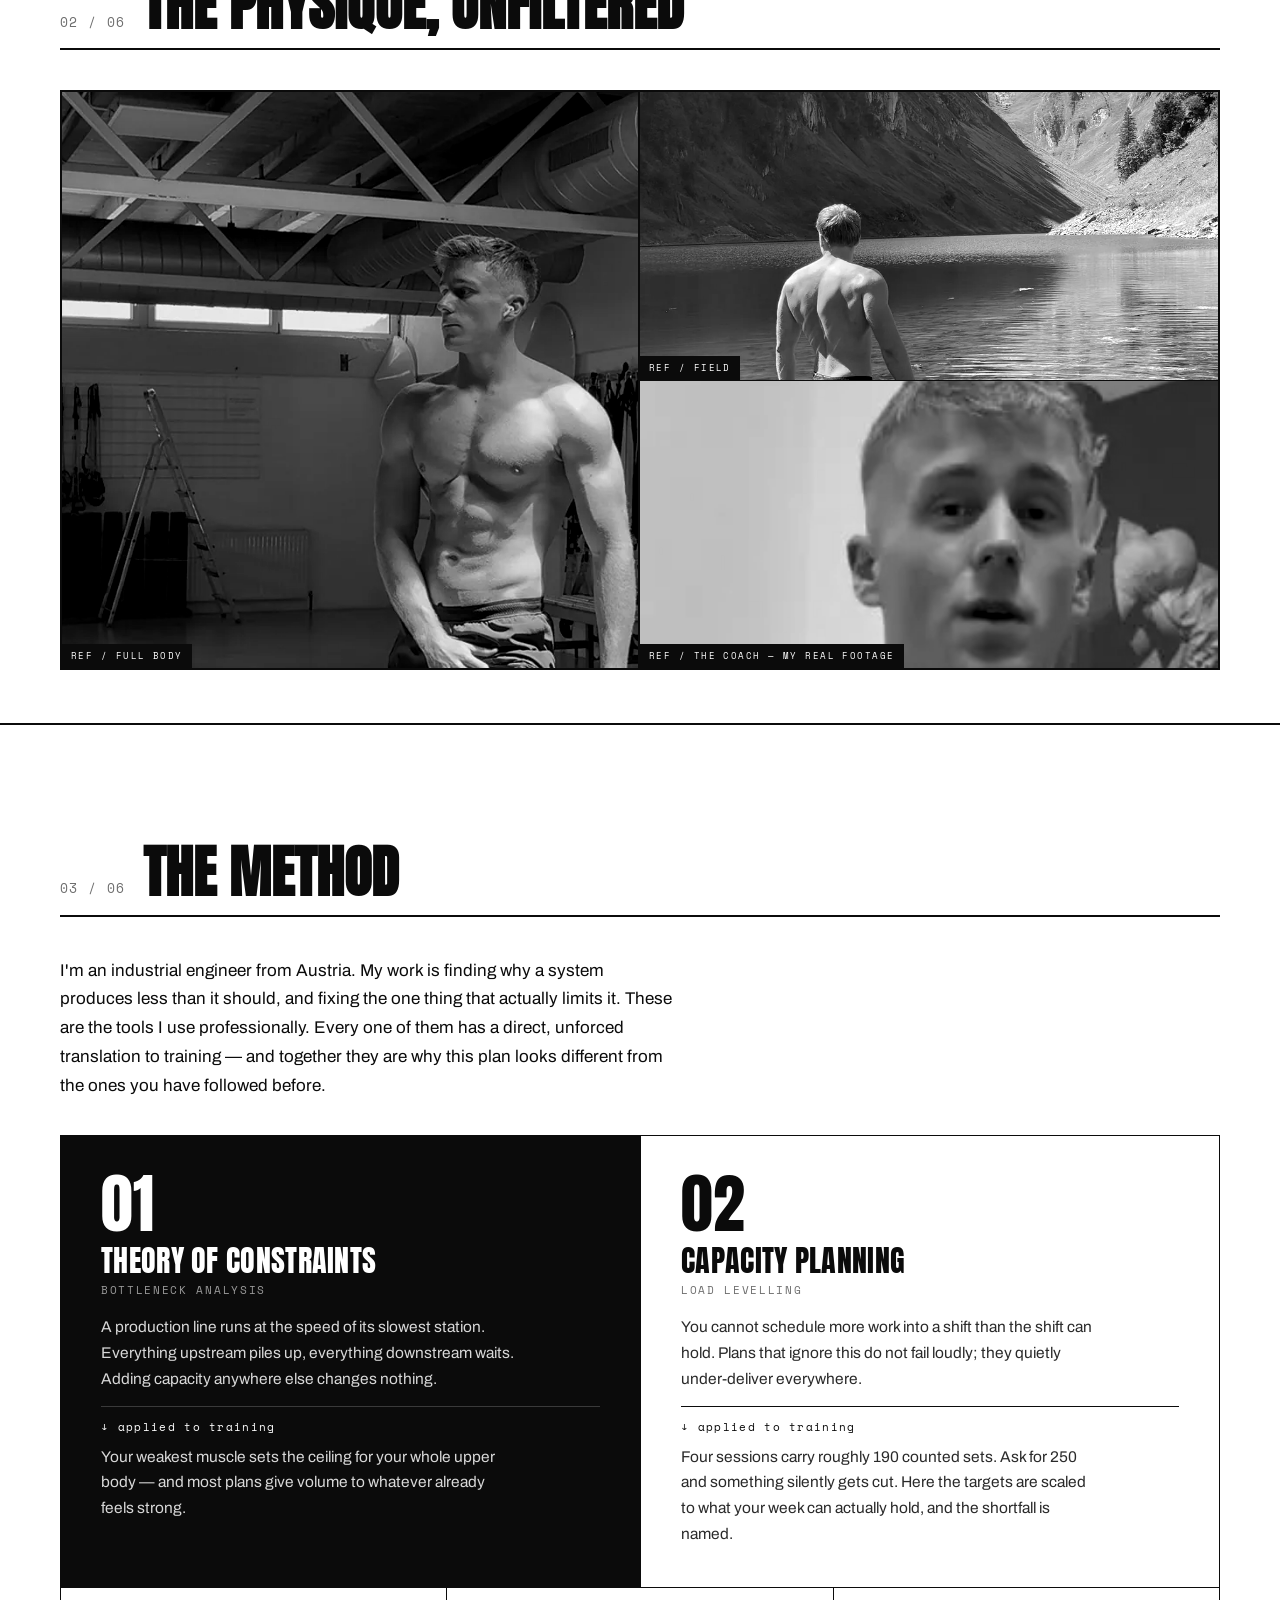
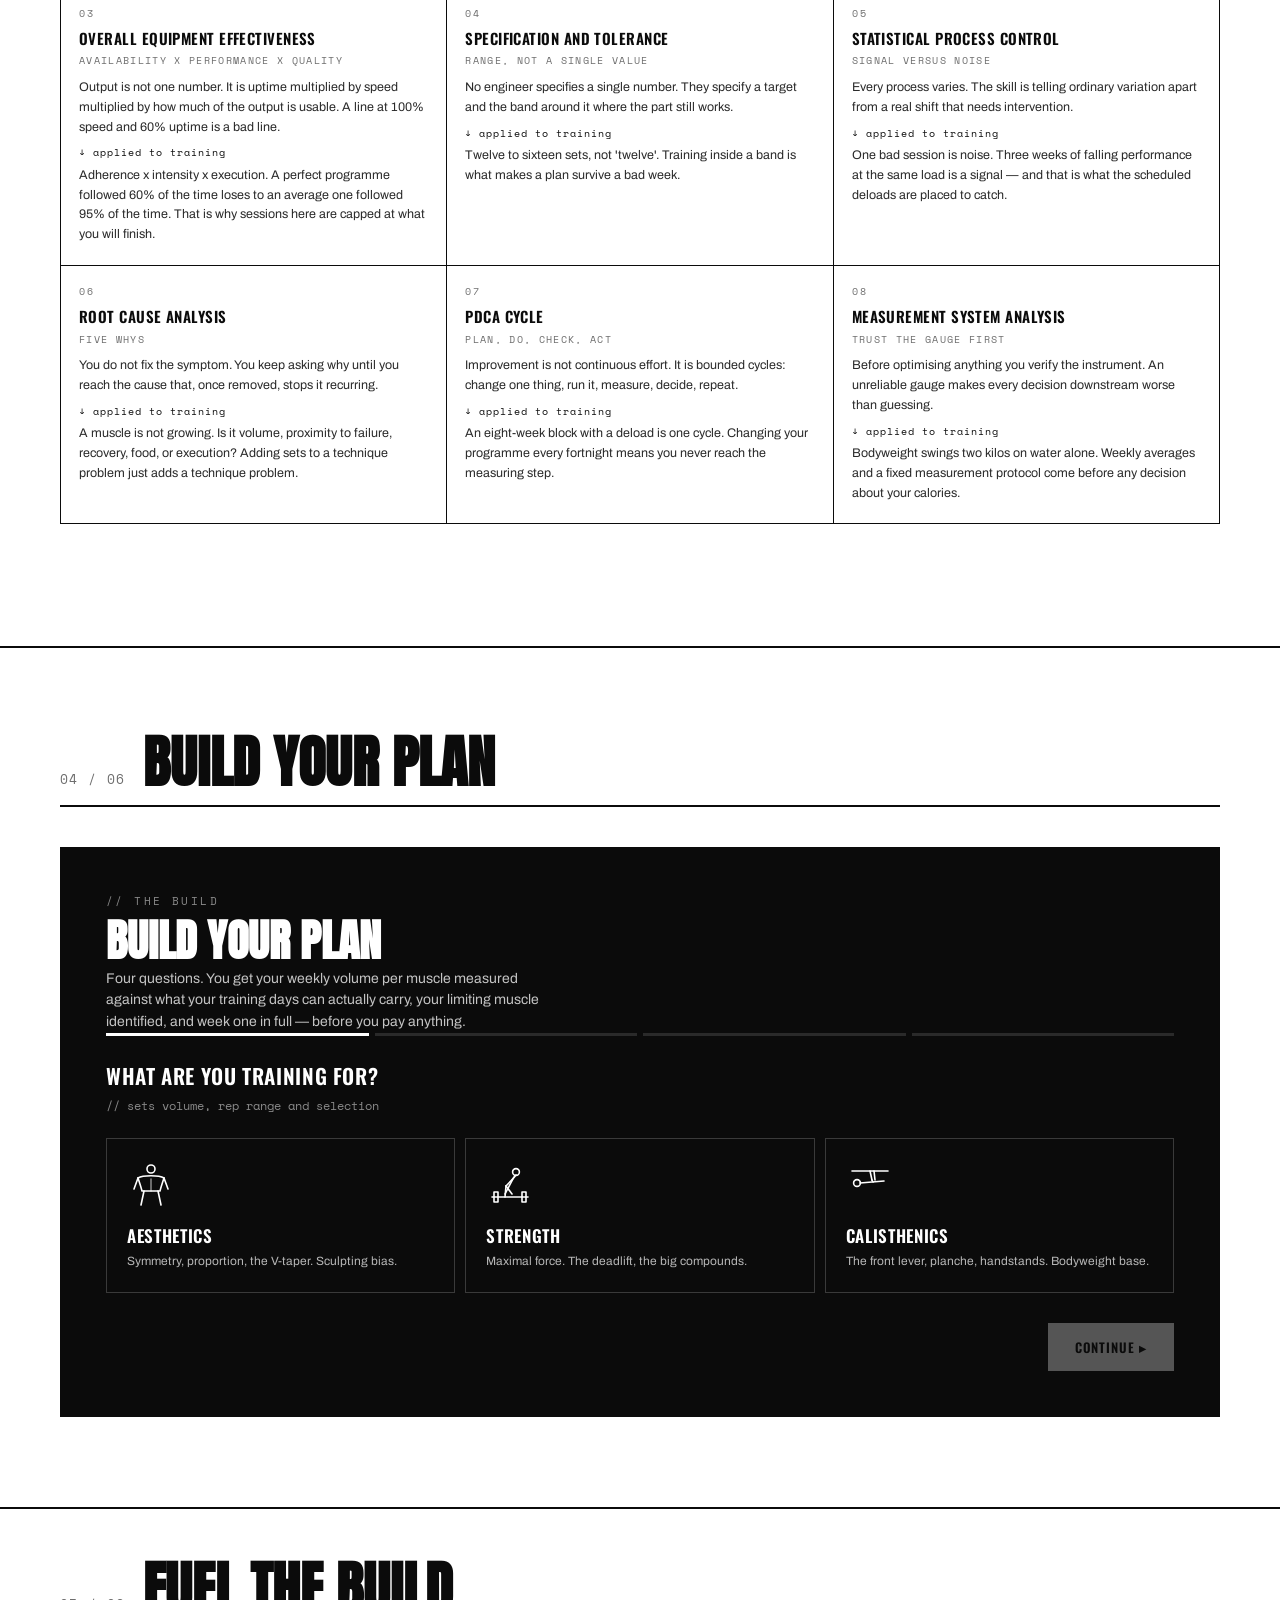
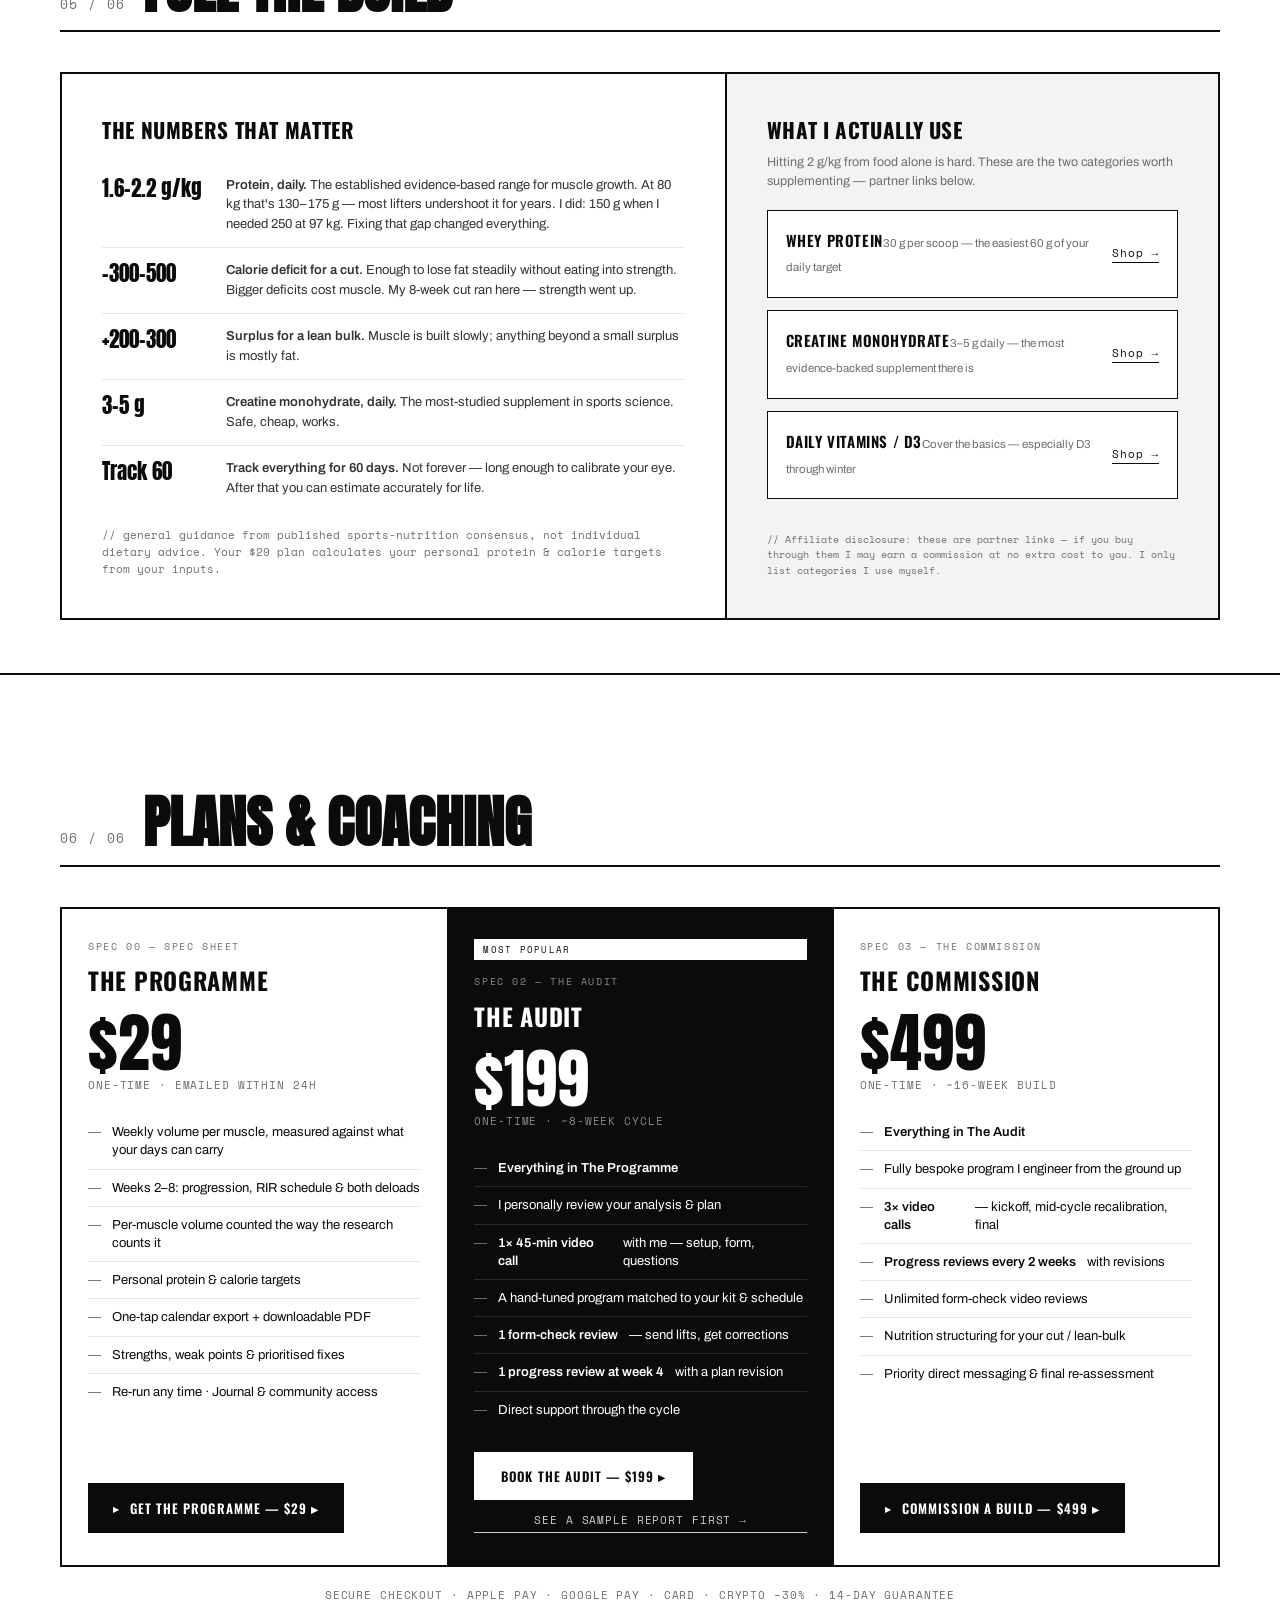
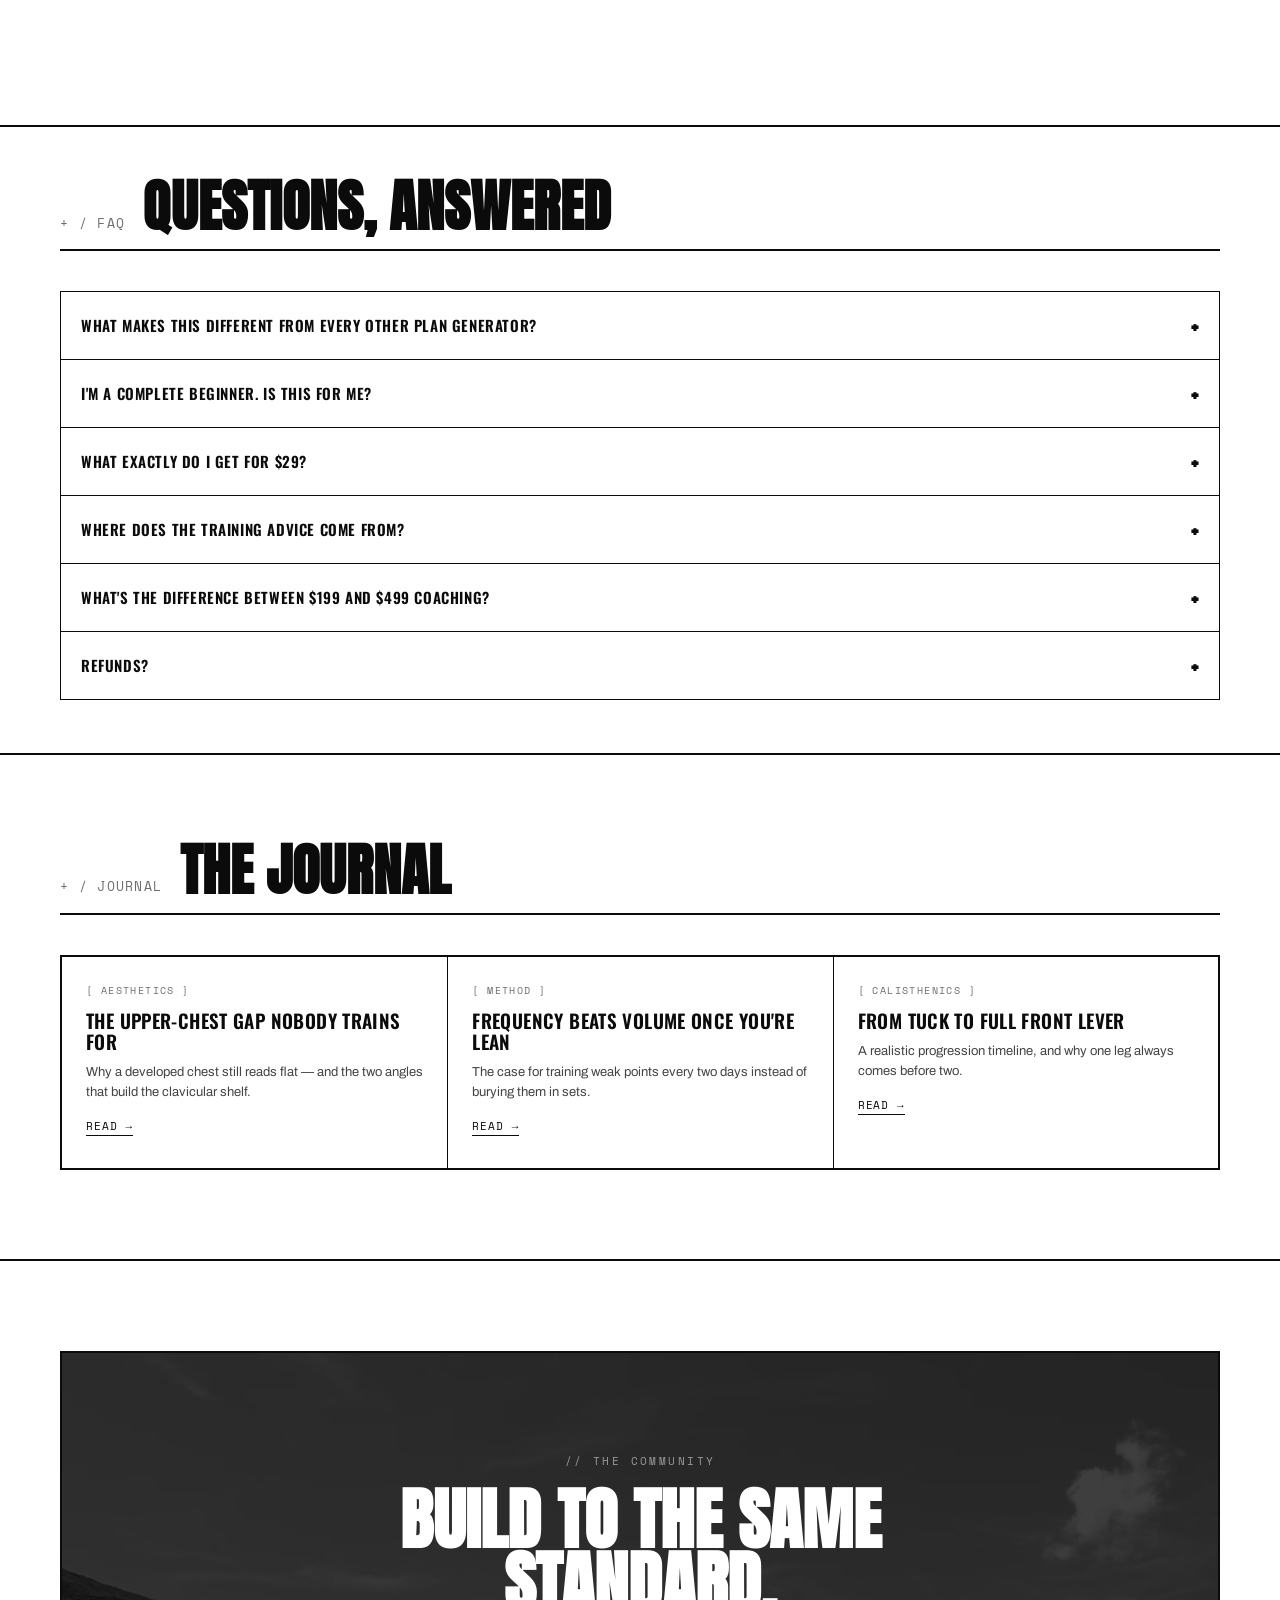
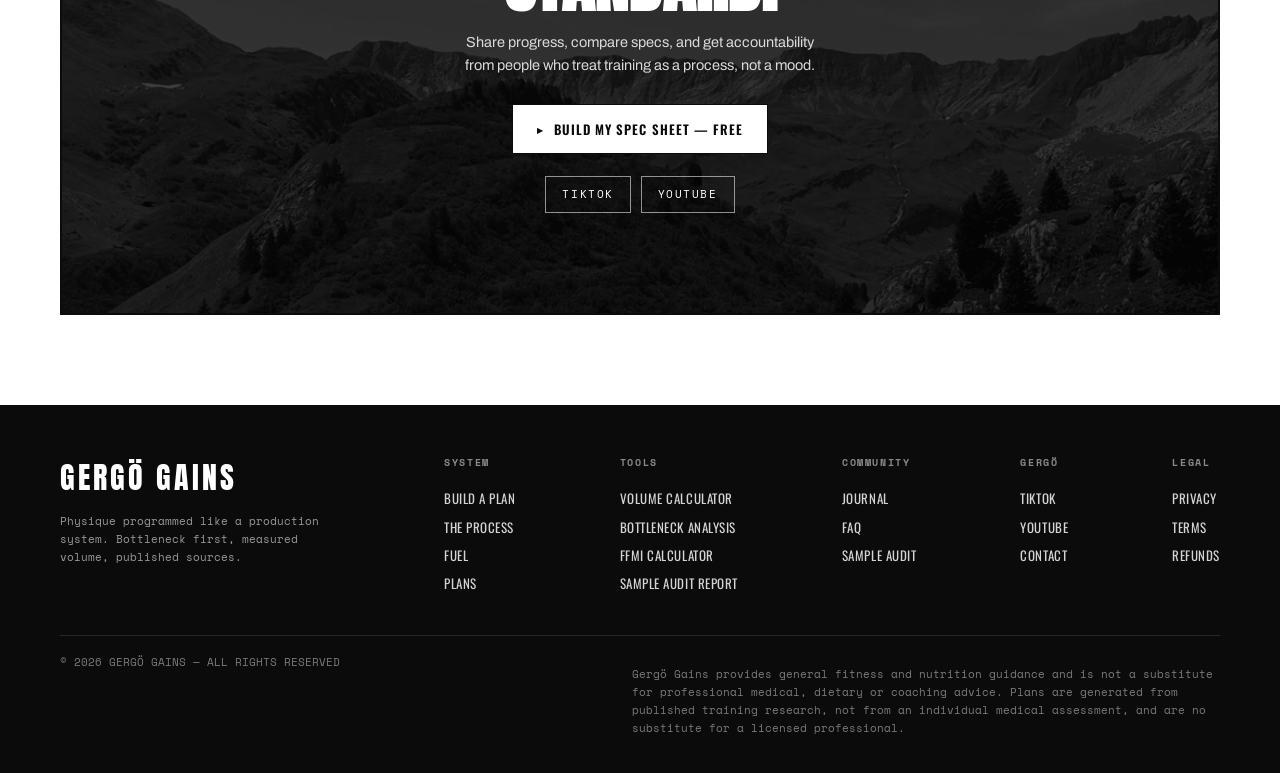
==== commit 2ec605a4: "Add crypto checkout at 30% off, real social links, and launch-blocking fixes CRYPTO PAYMENTS Coinbas" ====
--- a/index.html
+++ b/index.html
@@ -42,12 +42,91 @@
      <meta name="google-site-verification" content="PLACEHOLDER"> -->
 
 <title>GERGÖ GAINS — Physique Engineering</title>
+
+<!-- Structured data. Deliberately contains NO aggregateRating and NO review:
+     there are no customers yet, and inventing either is both a Google
+     structured-data violation and a lie. Add them only when they are real. -->
+<script type="application/ld+json">
+{
+  "@context": "https://schema.org",
+  "@graph": [
+    {
+      "@type": "Person",
+      "@id": "https://gergogains.com/#gergo",
+      "name": "Gergö Szittyai",
+      "jobTitle": "Industrial engineer",
+      "description": "Industrial engineer from Austria applying process-optimisation methods — theory of constraints, capacity planning, statistical process control — to physique training.",
+      "url": "https://gergogains.com/",
+      "sameAs": [
+        "https://www.tiktok.com/@gergogains",
+        "https://www.youtube.com/@gergogains"
+      ]
+    },
+    {
+      "@type": "ProfessionalService",
+      "@id": "https://gergogains.com/#business",
+      "name": "Gergö Gains",
+      "url": "https://gergogains.com/",
+      "email": "info@gergogains.com",
+      "founder": { "@id": "https://gergogains.com/#gergo" },
+      "image": "https://gergogains.com/assets/img/og-image.jpg",
+      "priceRange": "$29–$499",
+      "areaServed": "Worldwide",
+      "address": {
+        "@type": "PostalAddress",
+        "streetAddress": "Höchsterstraße 45",
+        "postalCode": "6850",
+        "addressLocality": "Dornbirn",
+        "addressCountry": "AT"
+      },
+      "makesOffer": [
+        {
+          "@type": "Offer",
+          "name": "The Programme",
+          "description": "Weeks 2–8 of a personalised eight-week plan: progression, reps-in-reserve schedule, both deloads, exercise substitutions and a PDF.",
+          "price": "29.00",
+          "priceCurrency": "USD",
+          "availability": "https://schema.org/InStock"
+        },
+        {
+          "@type": "Offer",
+          "name": "The Audit",
+          "description": "Training-log audit: bottleneck analysis, per-muscle utilisation profile, loss sources, a fix list ordered by effect per unit of effort, a 45-minute call and a week-four re-audit.",
+          "price": "199.00",
+          "priceCurrency": "USD",
+          "availability": "https://schema.org/InStock"
+        },
+        {
+          "@type": "Offer",
+          "name": "The Commission",
+          "description": "Sixteen weeks of direct supervision: three calls, fortnightly reviews against logged numbers, unlimited form checks and nutrition structuring.",
+          "price": "499.00",
+          "priceCurrency": "USD",
+          "availability": "https://schema.org/InStock"
+        }
+      ]
+    },
+    {
+      "@type": "WebSite",
+      "@id": "https://gergogains.com/#website",
+      "url": "https://gergogains.com/",
+      "name": "Gergö Gains",
+      "publisher": { "@id": "https://gergogains.com/#business" },
+      "inLanguage": "en"
+    }
+  ]
+}
+</script>
 <link rel="preload" as="image" href="assets/img/hero.webp" type="image/webp" fetchpriority="high">
 <link rel="stylesheet" href="assets/css/fonts.css">
 <style>
   picture{display:contents;}
   :root{--ink:#0b0b0b;--paper:#ffffff;--muted:#6e6e6e;--line:#0b0b0b;--grid:#e8e8e6;--panel:#f3f3f1;}
   *{box-sizing:border-box;margin:0;padding:0;border-radius:0!important;}
+  /* `hidden` must beat component display rules. Without this, .pmeth's
+     display:flex overrode [hidden] and the crypto toggle stayed clickable
+     even when no crypto checkout URL was configured. */
+  [hidden]{display:none!important;}
   html{scroll-behavior:smooth;}
   body{background:var(--paper);color:var(--ink);font-family:'Archivo',sans-serif;line-height:1.55;-webkit-font-smoothing:antialiased;overflow-x:hidden;}
   img,video{max-width:100%;}
@@ -343,6 +422,22 @@
   .seesample{display:block;margin-top:12px;font-family:'Space Mono',monospace;font-size:11px;letter-spacing:.08em;text-transform:uppercase;text-align:center;border-bottom:1px solid currentColor;padding-bottom:3px;}
   .pcard.dark .seesample{color:#cfcfcf;} .pcard.dark .seesample:hover{color:#fff;}
 
+  /* crypto price line — injected by the inline script, hidden if not configured */
+  .cryp{display:none;border:1.5px dashed var(--ink);padding:8px 10px;margin:0 0 18px;font-family:'Space Mono',monospace;font-size:11px;letter-spacing:.04em;line-height:1.5;}
+  .cryp.on{display:block;}
+  .cryp b{font-size:14px;letter-spacing:0;}
+  .pcard.dark .cryp{border-color:#5a5a5a;color:#e2e2e2;}
+  .pmeth{display:flex;gap:0;border:1.5px solid var(--ink);margin-bottom:16px;}
+  .pmeth button{flex:1;background:transparent;border:none;border-left:1.5px solid var(--ink);padding:11px 6px;font-family:'Oswald',sans-serif;text-transform:uppercase;font-size:12px;letter-spacing:.05em;color:var(--ink);}
+  .pmeth button:first-child{border-left:none;}
+  .pmeth button.sel{background:var(--ink);color:var(--paper);}
+  .pmeth .sv{display:block;font-family:'Space Mono',monospace;font-size:8.5px;letter-spacing:.1em;margin-top:3px;opacity:.75;}
+  .modal .mprice .was{font-family:'Space Mono',monospace;font-size:15px;color:var(--muted);text-decoration:line-through;margin-left:10px;letter-spacing:0;}
+  .cnote{font-family:'Space Mono',monospace;font-size:10px;color:var(--muted);line-height:1.55;margin-top:12px;}
+  .socialrow{display:flex;gap:10px;justify-content:center;flex-wrap:wrap;margin-top:22px;}
+  .socialrow .sbtn{font-family:'Space Mono',monospace;font-size:11px;letter-spacing:.14em;text-transform:uppercase;color:var(--paper);border:1.5px solid rgba(255,255,255,.55);padding:9px 16px;transition:.18s;}
+  .socialrow .sbtn:hover{background:var(--paper);color:var(--ink);border-color:var(--paper);}
+
   .journal{display:grid;grid-template-columns:repeat(3,1fr);border:2px solid var(--ink);}
   @media(max-width:820px){.journal{grid-template-columns:1fr;}}
   .post{border-left:1.5px solid var(--ink);cursor:pointer;transition:.18s;}
@@ -453,6 +548,38 @@
     .creds div:nth-child(n+3){border-top:1.5px solid var(--ink);}
   }
 
+  /* Keyboard users could not see where they were: every interactive element
+     here is custom-styled, which drops the browser's default focus ring. */
+  a:focus-visible,button:focus-visible,input:focus-visible,select:focus-visible,summary:focus-visible{
+    outline:3px solid var(--ink);outline-offset:2px;
+  }
+  .manifesto a:focus-visible,.band a:focus-visible,footer.foot a:focus-visible,
+  .app :focus-visible,.pcard.dark :focus-visible,.socialrow a:focus-visible{
+    outline-color:var(--paper);
+  }
+  .skip{position:absolute;left:-9999px;top:0;z-index:400;background:var(--ink);color:var(--paper);padding:12px 18px;font-family:'Oswald',sans-serif;text-transform:uppercase;font-size:13px;letter-spacing:.06em;}
+  .skip:focus{left:0;}
+
+  /* The hero pans, the CTA shines, and every section fades in on scroll. For
+     a visitor with a vestibular disorder that is not decoration, it is a
+     symptom trigger — and the reveal must not leave content at opacity 0. */
+  @media(prefers-reduced-motion:reduce){
+    *,*::before,*::after{animation-duration:.001ms!important;animation-iteration-count:1!important;transition-duration:.001ms!important;scroll-behavior:auto!important;}
+    .rv{opacity:1!important;transform:none!important;}
+    .hero-photo img{animation:none!important;}
+    .hero .btn::after{display:none!important;}
+  }
+
+  /* Sticky mobile buy bar. On a phone the pricing section is a long scroll
+     from the hero, and the nav CTA disappears the moment you scroll past it. */
+  .mbar{position:fixed;left:0;right:0;bottom:0;z-index:120;display:none;background:var(--ink);color:var(--paper);border-top:2px solid var(--paper);padding:9px 12px;gap:10px;align-items:center;justify-content:space-between;transform:translateY(105%);transition:transform .28s cubic-bezier(.2,.8,.2,1);}
+  .mbar.on{transform:none;}
+  .mbar .mb-t{font-family:'Space Mono',monospace;font-size:9.5px;letter-spacing:.12em;text-transform:uppercase;color:#9a9a9a;line-height:1.35;}
+  .mbar .mb-t b{display:block;color:var(--paper);font-family:'Oswald',sans-serif;font-size:13px;letter-spacing:.04em;}
+  .mbar a{background:var(--paper);color:var(--ink);font-family:'Oswald',sans-serif;text-transform:uppercase;font-weight:600;font-size:12.5px;letter-spacing:.06em;padding:11px 15px;white-space:nowrap;}
+  @media(max-width:880px){.mbar{display:flex;}body{padding-bottom:0;}}
+  @media(prefers-reduced-motion:reduce){.mbar{transition:none;}}
+
   /* ---------------------------------------------------------------------
      Narrow phones (360-430px). Two things overflow here:
      the volume table in the results panel, and long unbroken headings.
@@ -477,6 +604,8 @@
 </style>
 </head>
 <body>
+
+<a class="skip" href="#build">Skip to the plan builder</a>
 
 <nav>
   <div class="wrap inner">
@@ -722,6 +851,7 @@
         <h3>The Programme</h3>
         <div class="amt">$29</div>
         <div class="term">One-time · emailed within 24h</div>
+        <div class="cryp" data-cryp="plan"></div>
         <ul>
           <li>Weekly volume per muscle, measured against what your days can carry</li>
           <li>Weeks 2&ndash;8: progression, RIR schedule &amp; both deloads</li>
@@ -739,6 +869,7 @@
         <h3>The Audit</h3>
         <div class="amt">$199</div>
         <div class="term">One-time · ~8-week cycle</div>
+        <div class="cryp" data-cryp="blueprint"></div>
         <ul>
           <li><b>Everything in The Programme</b></li>
           <li>I personally review your analysis &amp; plan</li>
@@ -756,6 +887,7 @@
         <h3>The Commission</h3>
         <div class="amt">$499</div>
         <div class="term">One-time · ~16-week build</div>
+        <div class="cryp" data-cryp="commission"></div>
         <ul>
           <li><b>Everything in The Audit</b></li>
           <li>Fully bespoke program I engineer from the ground up</li>
@@ -768,7 +900,7 @@
         <div class="act"><button class="btn" data-buy="commission">Commission a build — $499 ▸</button></div>
       </div>
     </div>
-    <p class="reassure">Secure checkout · Apple Pay · Google Pay · Card · 14-day guarantee</p>
+    <p class="reassure">Secure checkout · Apple Pay · Google Pay · Card · Crypto &minus;30% · 14-day guarantee</p>
   </div>
 </section>
 
@@ -807,6 +939,7 @@
         <h2>Build to the same standard.</h2>
         <p>Share progress, compare specs, and get accountability from people who treat training as a process, not a mood.</p>
         <a href="#build" class="btn inv">Build my spec sheet — free</a>
+        <div class="socialrow" data-social></div>
       </div>
     </div>
   </div>
@@ -821,8 +954,8 @@
       </div>
       <div class="col"><h5>System</h5><a href="#build">Build a plan</a><a href="#process">The process</a><a href="#fuel">Fuel</a><a href="#pricing">Plans</a></div>
       <div class="col"><h5>Tools</h5><a href="volume-calculator.html">Volume calculator</a><a href="bottleneck-analysis.html">Bottleneck analysis</a><a href="ffmi-calculator.html">FFMI calculator</a><a href="audit-sample.html">Sample audit report</a></div>
-      <div class="col"><h5>Community</h5><a href="#journal">Journal</a><a href="#faqsec">FAQ</a><a href="#">Builds</a></div>
-      <div class="col"><h5>Gergö</h5><a href="#">Instagram</a><a href="#">TikTok</a><a href="#">Contact</a></div>
+      <div class="col"><h5>Community</h5><a href="#journal">Journal</a><a href="#faqsec">FAQ</a><a href="audit-sample.html">Sample audit</a></div>
+      <div class="col"><h5>Gergö</h5><span id="footSocial"></span><a href="mailto:info@gergogains.com">Contact</a></div>
       <div class="col"><h5>Legal</h5><a href="privacy.html">Privacy</a><a href="terms.html">Terms</a><a href="refund.html">Refunds</a></div>
     </div>
     <div class="foot-bottom">
@@ -831,6 +964,11 @@
     </div>
   </div>
 </footer>
+
+<div class="mbar" id="mbar" aria-hidden="false">
+  <div class="mb-t">Free · no account<b>Get your spec sheet</b></div>
+  <a href="#build">Start &#9656;</a>
+</div>
 
 <div class="modal" id="checkout">
   <div class="back" data-close></div>
@@ -840,10 +978,15 @@
     <h3 id="ckTier">The Programme</h3>
     <div class="mprice" id="ckPrice">$29</div>
     <div class="mdesc" id="ckDesc"></div>
+    <div class="pmeth" id="ckMeth" hidden>
+      <button type="button" data-m="card" class="sel">Card<span class="sv">Apple / Google Pay</span></button>
+      <button type="button" data-m="crypto">Crypto<span class="sv" id="ckSave">Save 30%</span></button>
+    </div>
     <div class="field"><label>Email for delivery</label><input type="email" id="ckEmail" placeholder="you@email.com"></div>
     <button class="btn pay" id="ckPay">Pay &amp; continue</button>
-    <div class="methods"><span>Apple Pay</span><span>Google Pay</span><span>Visa</span><span>Mastercard</span></div>
-    <div class="secure">🔒 Secure checkout · merchant-of-record handles tax</div>
+    <div class="methods" id="ckMethods"><span>Apple Pay</span><span>Google Pay</span><span>Visa</span><span>Mastercard</span></div>
+    <div class="secure" id="ckSecure">🔒 Secure checkout · merchant-of-record handles tax</div>
+    <div class="cnote" id="ckCnote" hidden></div>
   </div>
 </div>
 
@@ -990,11 +1133,108 @@
   function esc(s){return s.replace(/([,;\\])/g,'\\$1').replace(/\n/g,'\\n');}
   document.getElementById('ics').onclick=()=>{const plan=getPlan();const days=WD[plan.used]||WD[4];const[hh,mm]=state.start.split(':').map(Number);let ics="BEGIN:VCALENDAR\r\nVERSION:2.0\r\nPRODID:-//GERGOGAINS//Plan//EN\r\nCALSCALE:GREGORIAN\r\n";plan.days.forEach((d,i)=>{const wd=days[i%days.length];const start=nextWeekday(wd);start.setHours(hh,mm,0,0);const end=new Date(start.getTime()+state.dur*60000);const desc=esc(d.ex.map(e=>`• ${swap(e[0])} — ${e[1]}`).join('\n'));ics+="BEGIN:VEVENT\r\nUID:gg-"+i+"-"+Date.now()+"@gergogains.com\r\nDTSTAMP:"+fmt(new Date())+"\r\nDTSTART:"+fmt(start)+"\r\nDTEND:"+fmt(end)+"\r\nRRULE:FREQ=WEEKLY;COUNT=8\r\nSUMMARY:"+esc('Gergö · '+d.nm)+"\r\nDESCRIPTION:"+desc+"\r\nEND:VEVENT\r\n";});ics+="END:VCALENDAR";const blob=new Blob([ics],{type:'text/calendar;charset=utf-8'});const url=URL.createObjectURL(blob);const a=document.createElement('a');a.href=url;a.download='gergo-gains-plan.ics';document.body.appendChild(a);a.click();document.body.removeChild(a);URL.revokeObjectURL(url);};
 
-  const modal=document.getElementById('checkout');let active="plan";
-  function openCk(t){active=t;const i=TIERS[t];document.getElementById('ckSpec').textContent=i.spec;document.getElementById('ckTier').textContent=i.tier;document.getElementById('ckPrice').textContent=i.price;document.getElementById('ckDesc').textContent=i.desc;document.getElementById('ckPay').innerHTML=i.pay;modal.classList.add('on');}
+  /* ---- crypto pricing -------------------------------------------------
+     One source of truth: CRYPTO.discount. Displayed prices are floored, so a
+     buyer always gets AT LEAST the advertised percentage off. Rounding up
+     would advertise a discount larger than the one actually given. */
+  /* Sticky mobile bar appears once the hero CTA is gone, and gets out of the
+     way inside the builder — where it would cover the form's own buttons. */
+  (function(){
+    const bar=document.getElementById('mbar'), build=document.getElementById('build');
+    if(!bar||!build) return;
+    const hero=document.querySelector('.hero');
+    let past=false, inBuild=false;
+    const paint=()=>bar.classList.toggle('on', past && !inBuild);
+    new IntersectionObserver(([e])=>{past=!e.isIntersecting;paint();},{threshold:0})
+      .observe(hero);
+    new IntersectionObserver(([e])=>{inBuild=e.isIntersecting;paint();},{threshold:0})
+      .observe(build);
+  })();
+
+  /* ---- social links ---------------------------------------------------
+     Rendered from config. An entry that is empty or still says REPLACE is
+     skipped entirely, so an unconfigured profile never ships as a dead link. */
+  (function(){
+    const S = window.GG_CONFIG.SOCIAL||{};
+    const NAMES = {tiktok:'TikTok', youtube:'YouTube', instagram:'Instagram'};
+    const live = Object.keys(NAMES).filter(k=>S[k] && !/REPLACE/.test(S[k]));
+    const foot = document.getElementById('footSocial');
+    if(foot) foot.innerHTML = live.map(k=>
+      '<a href="'+S[k]+'" target="_blank" rel="noopener me">'+NAMES[k]+'</a>').join('');
+    document.querySelectorAll('[data-social]').forEach(host=>{
+      if(!live.length){ host.remove(); return; }
+      host.innerHTML = live.map(k=>
+        '<a class="sbtn" href="'+S[k]+'" target="_blank" rel="noopener me">'+NAMES[k]+'</a>').join('');
+    });
+  })();
+
+  const CRYPTO = (window.GG_CONFIG.CRYPTO)||{};
+  const CRYPTO_URL = (window.GG_CONFIG.CHECKOUT_CRYPTO)||{};
+  const cryptoLive = t => !!(CRYPTO.enabled && CRYPTO_URL[t] && !/REPLACE/.test(CRYPTO_URL[t]));
+  const baseAmt = t => parseFloat(String(TIERS[t].price).replace(/[^0-9.]/g,''))||0;
+  const cryptoAmt = t => Math.floor(baseAmt(t)*(1-(+CRYPTO.discount||0)/100));
+
+  /* Price line on each pricing card, only where a real checkout URL exists. */
+  document.querySelectorAll('[data-cryp]').forEach(el=>{
+    const t=el.dataset.cryp;
+    if(!cryptoLive(t)) return;
+    el.innerHTML='Pay with crypto: <b>$'+cryptoAmt(t)+'</b> &middot; save '+
+                 (+CRYPTO.discount)+'%<br>'+(CRYPTO.coins||'');
+    el.classList.add('on');
+  });
+
+  const modal=document.getElementById('checkout');let active="plan";let method="card";
+  const meth=document.getElementById('ckMeth');
+  function paintCk(){
+    const i=TIERS[active], crypto=(method==='crypto');
+    document.getElementById('ckPrice').innerHTML = crypto
+      ? '$'+cryptoAmt(active)+'<span class="was">'+i.price+'</span>'
+      : i.price;
+    document.getElementById('ckPay').innerHTML = crypto
+      ? 'Pay $'+cryptoAmt(active)+' in crypto &#9656;'
+      : i.pay;
+    document.getElementById('ckMethods').hidden = crypto;
+    document.getElementById('ckSecure').hidden = crypto;
+    const note=document.getElementById('ckCnote');
+    note.hidden = !crypto;
+    note.textContent = 'Paid in BTC, ETH, USDC and others via Coinbase Commerce. '+
+      'The rate is locked when you open the checkout. Crypto payments cannot be '+
+      'reversed by us once confirmed on-chain \u2014 refunds are sent back manually '+
+      'to a wallet you give us. See the refund policy.';
+    meth.querySelectorAll('button').forEach(b=>b.classList.toggle('sel', b.dataset.m===method));
+  }
+  function openCk(t){
+    active=t; method='card';
+    const i=TIERS[t];
+    document.getElementById('ckSpec').textContent=i.spec;
+    document.getElementById('ckTier').textContent=i.tier;
+    document.getElementById('ckDesc').textContent=i.desc;
+    meth.hidden=!cryptoLive(t);
+    document.getElementById('ckSave').textContent='Save '+(+CRYPTO.discount||0)+'%';
+    paintCk();
+    modal.classList.add('on');
+  }
+  meth.addEventListener('click',e=>{
+    const b=e.target.closest('button[data-m]'); if(!b) return;
+    method=b.dataset.m; paintCk();
+  });
   document.querySelectorAll('[data-buy]').forEach(b=>b.addEventListener('click',()=>openCk(b.dataset.buy)));
   document.querySelectorAll('[data-close]').forEach(b=>b.addEventListener('click',()=>modal.classList.remove('on')));
-  document.getElementById('ckPay').onclick=()=>{const email=document.getElementById('ckEmail').value.trim();let url=CHECKOUT[active];if(email)url+=(url.includes('?')?'&':'?')+'checkout[email]='+encodeURIComponent(email);window.location.href=url;};
+  document.getElementById('ckPay').onclick=()=>{
+    const email=document.getElementById('ckEmail').value.trim();
+    if(method==='crypto'){
+      if(!cryptoLive(active)) return;   /* never navigate to a REPLACE URL */
+      /* Coinbase Commerce hosted checkout takes the buyer email on its own
+         page, so it is passed as a plain query param rather than Lemon
+         Squeezy's checkout[email] form. */
+      let u=CRYPTO_URL[active];
+      if(email)u+=(u.includes('?')?'&':'?')+'email='+encodeURIComponent(email);
+      window.location.href=u; return;
+    }
+    let url=CHECKOUT[active];
+    if(email)url+=(url.includes('?')?'&':'?')+'checkout[email]='+encodeURIComponent(email);
+    window.location.href=url;
+  };
 
   const reader=document.getElementById('reader');
   document.querySelectorAll('.post').forEach(p=>p.addEventListener('click',()=>{const a=ARTICLES[p.dataset.article];if(!a)return;document.getElementById('rcat').textContent=a.cat;document.getElementById('rtitle').textContent=a.title;document.getElementById('rmeta').textContent=a.meta;document.getElementById('rbody').innerHTML=a.body;reader.classList.add('on');document.body.style.overflow='hidden';}));
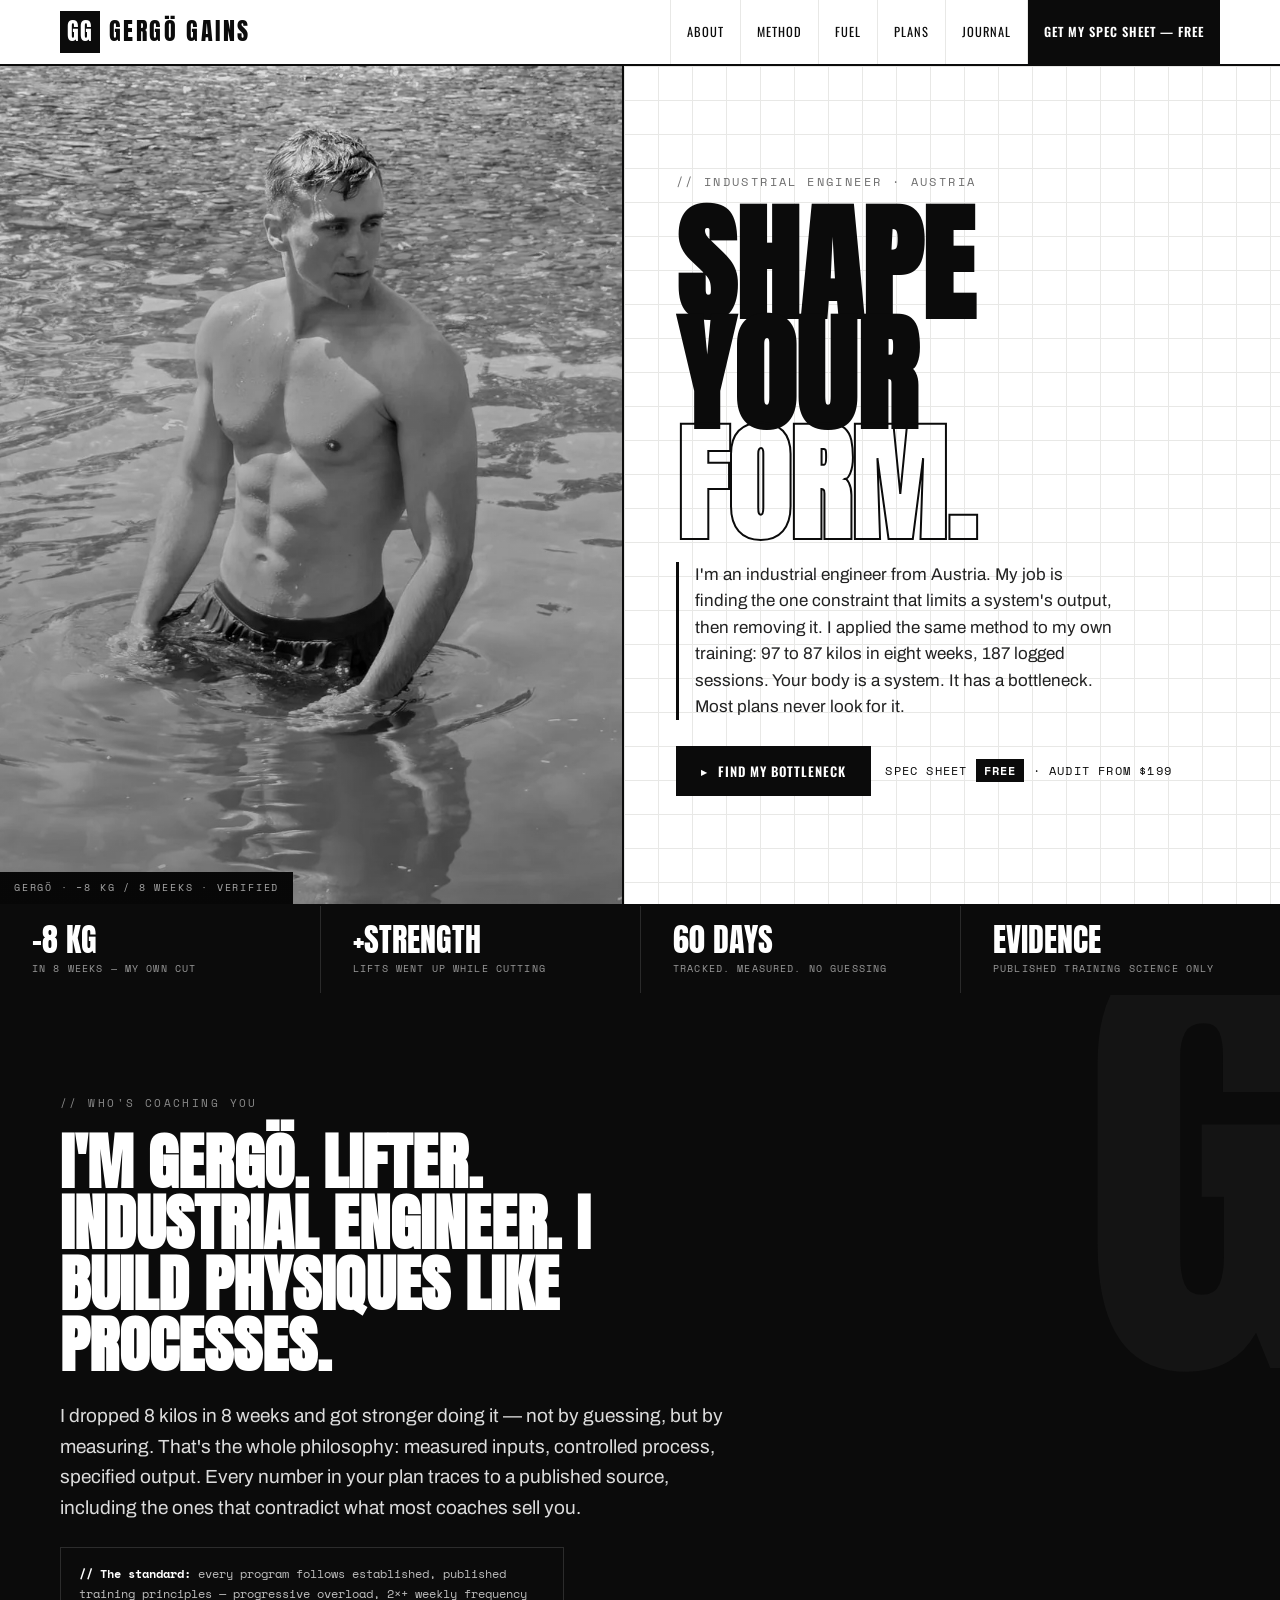
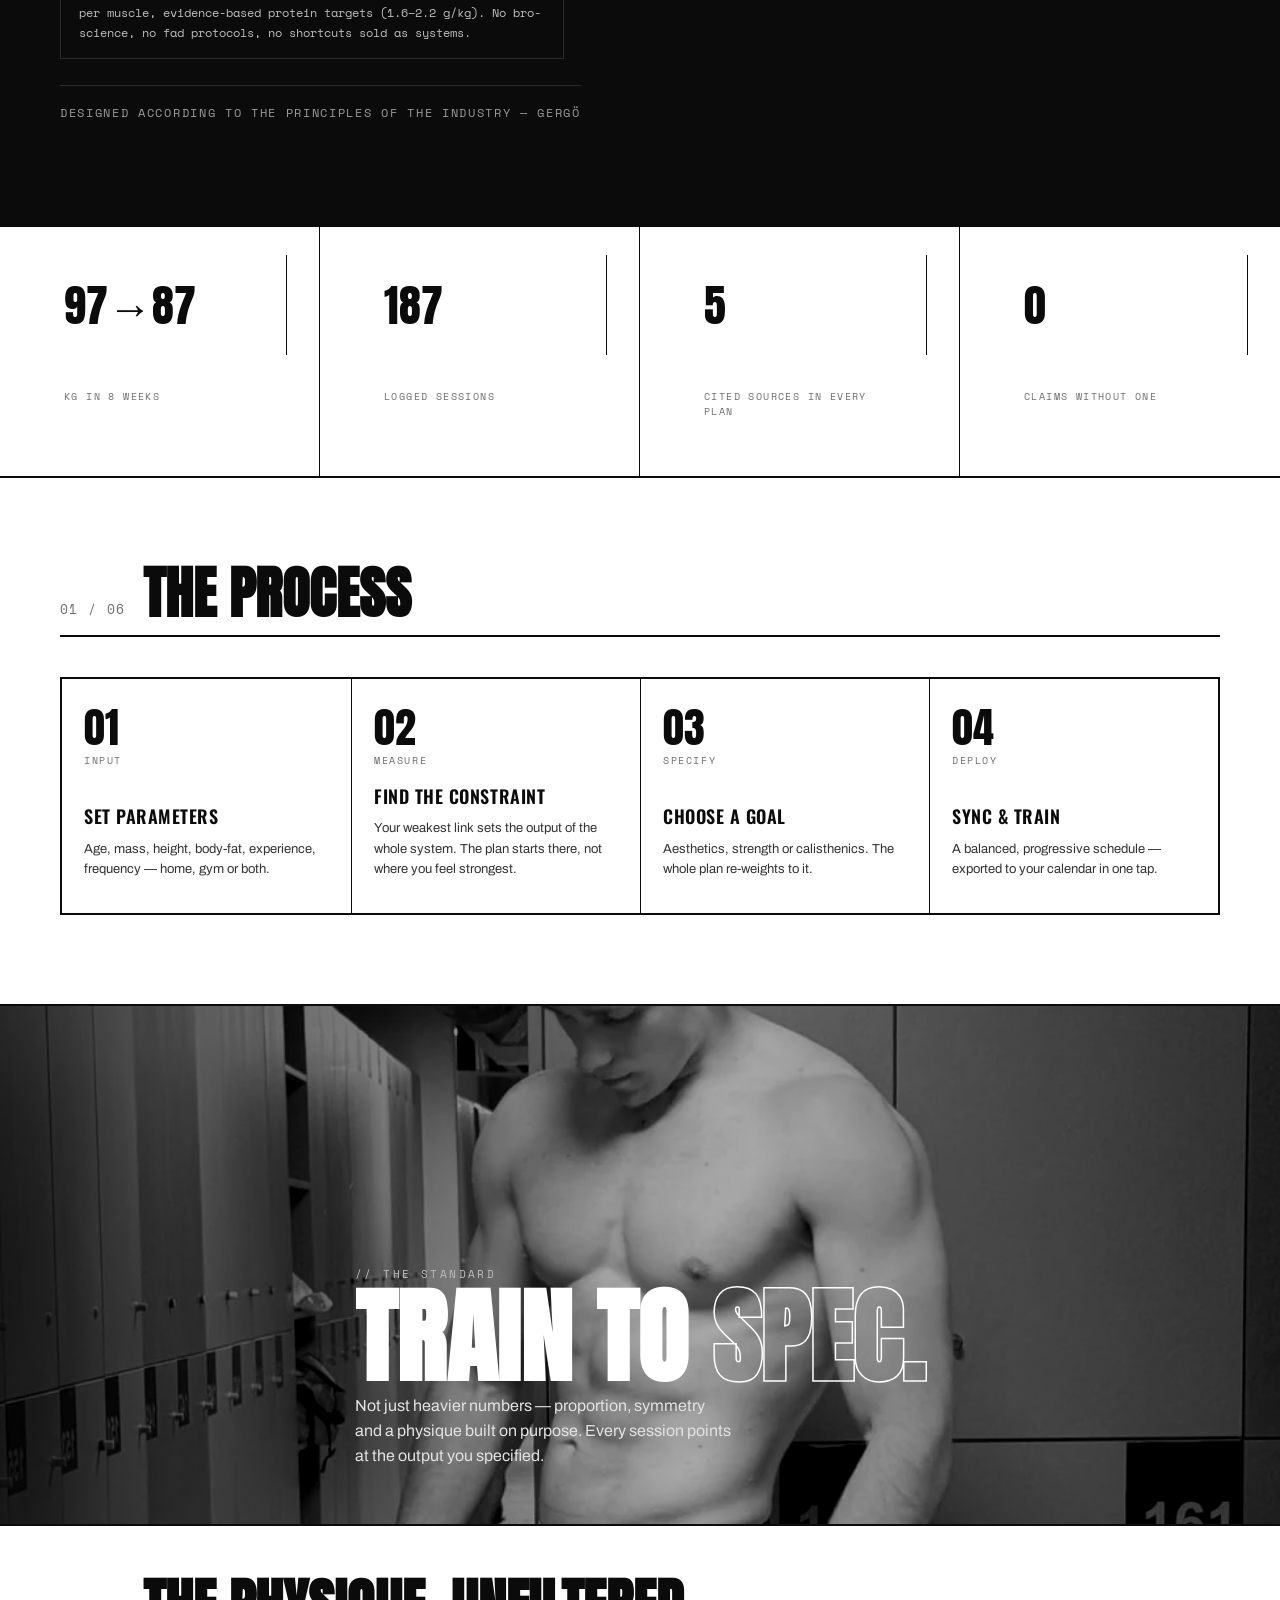
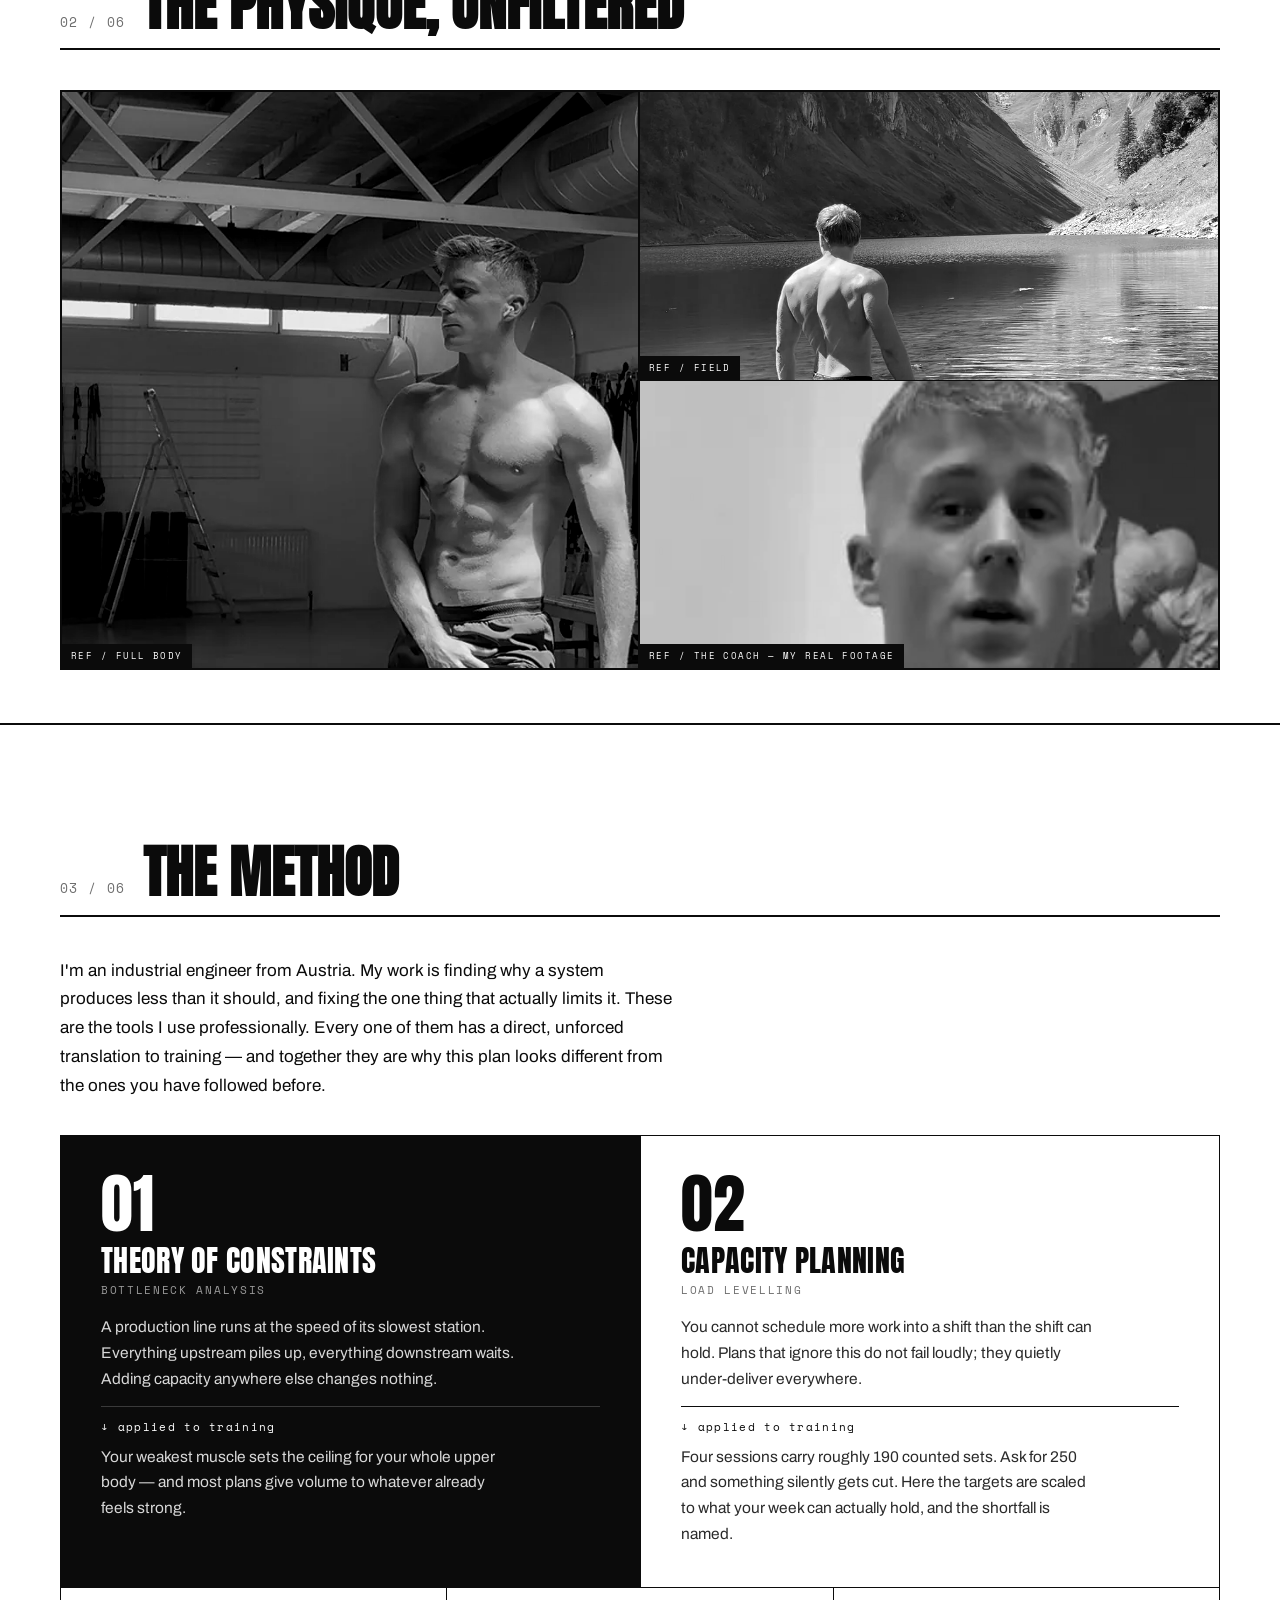
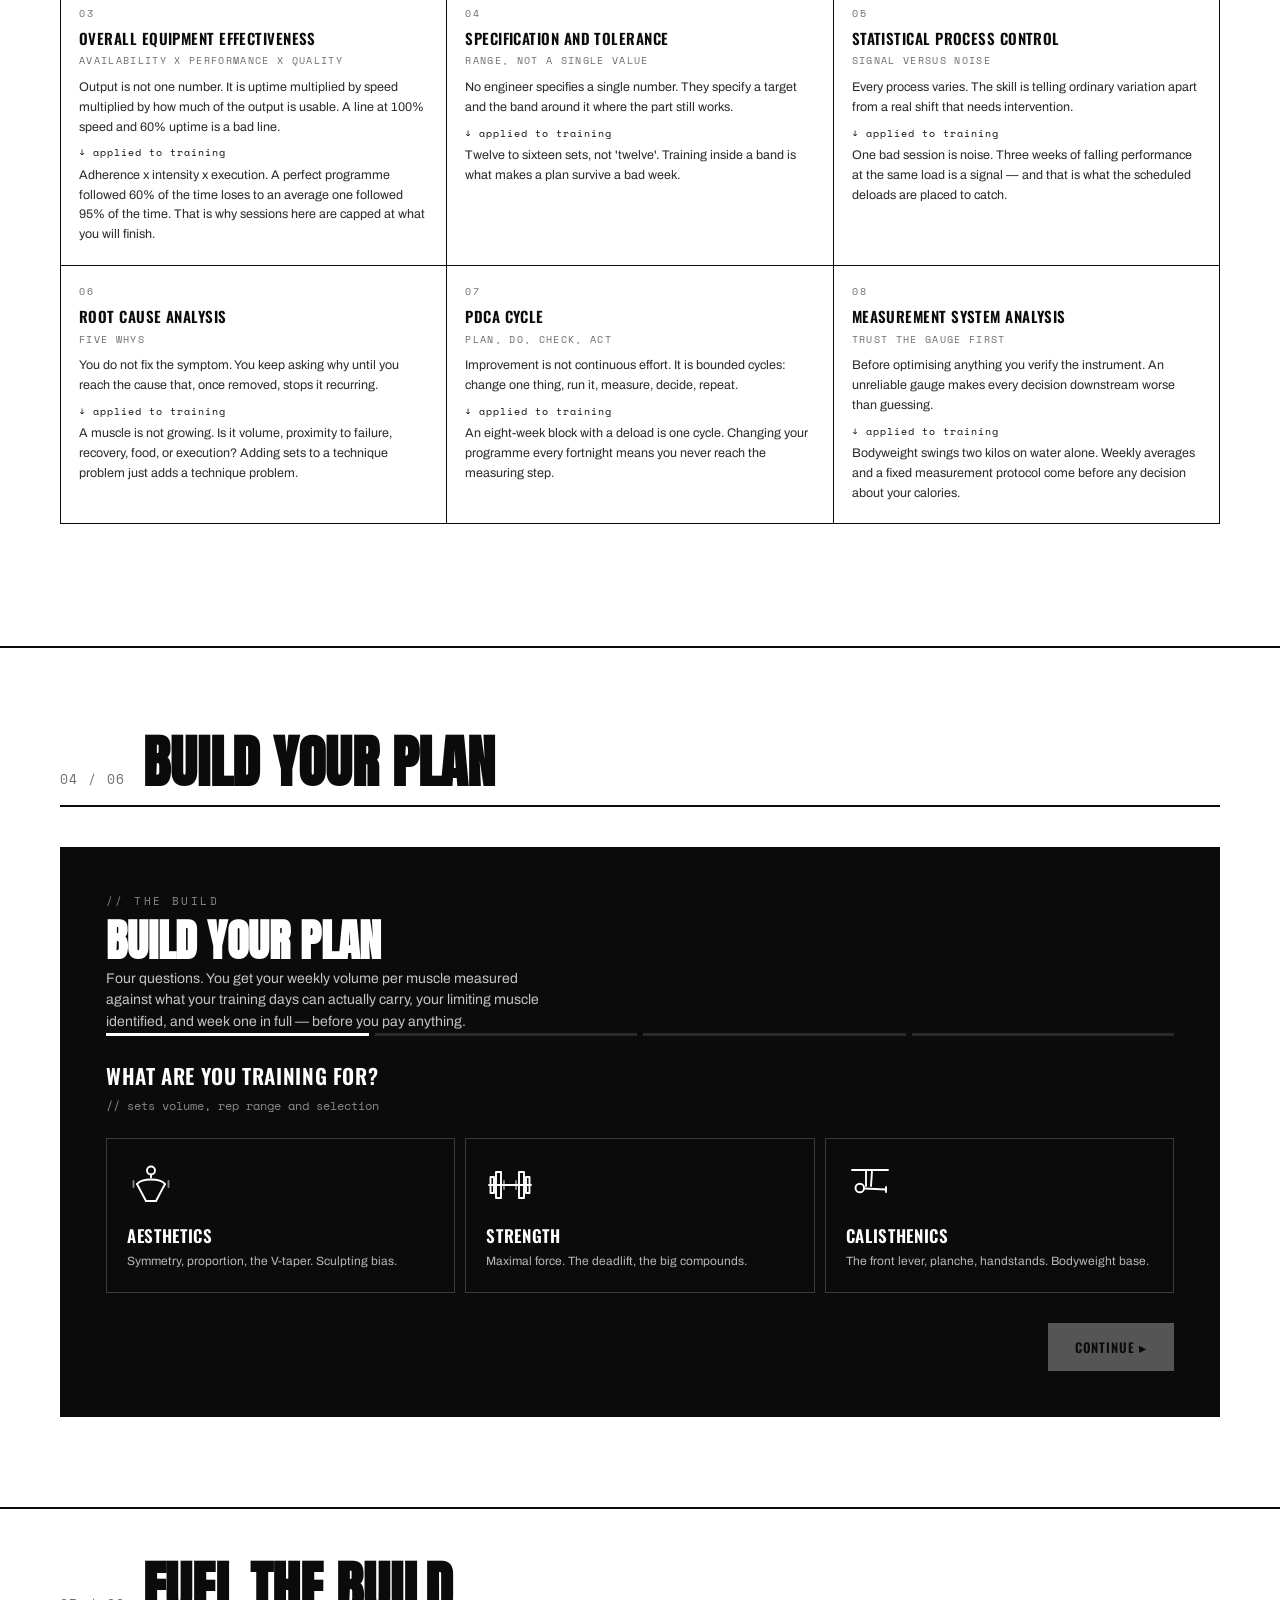
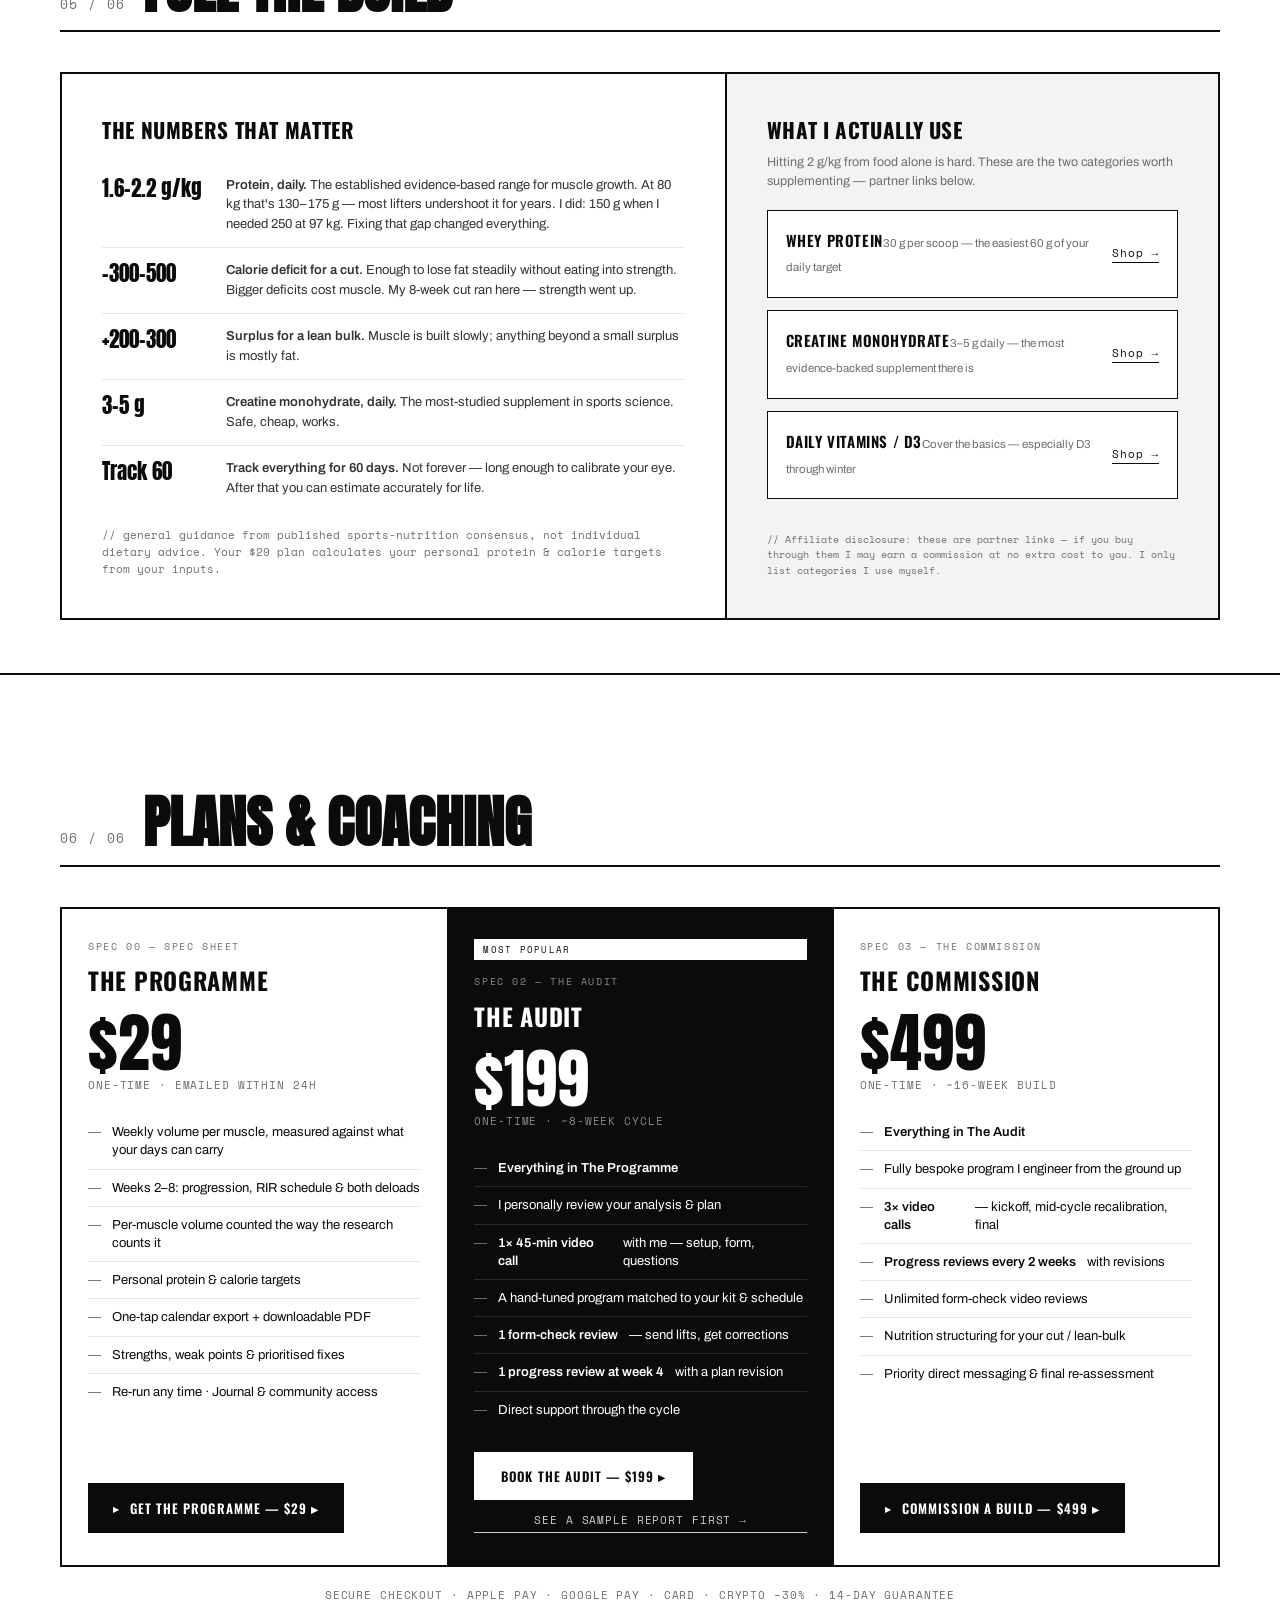
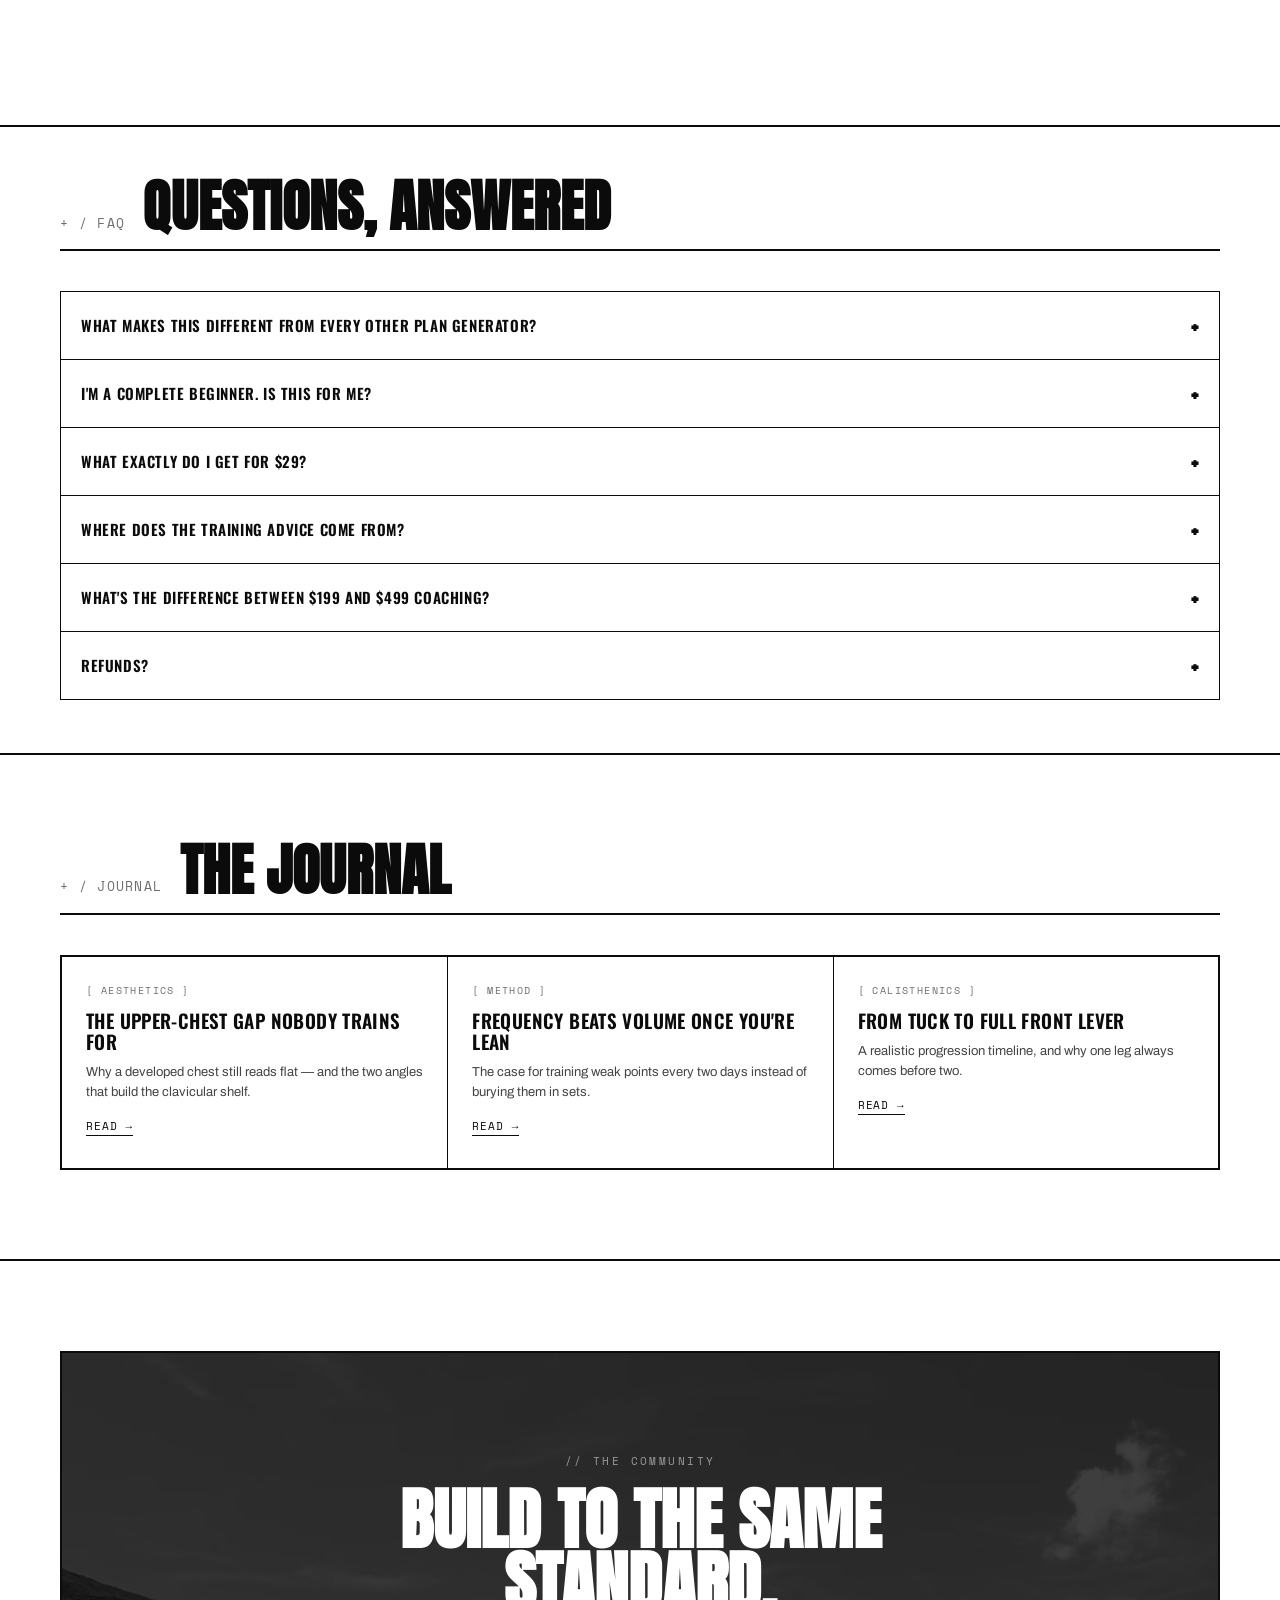
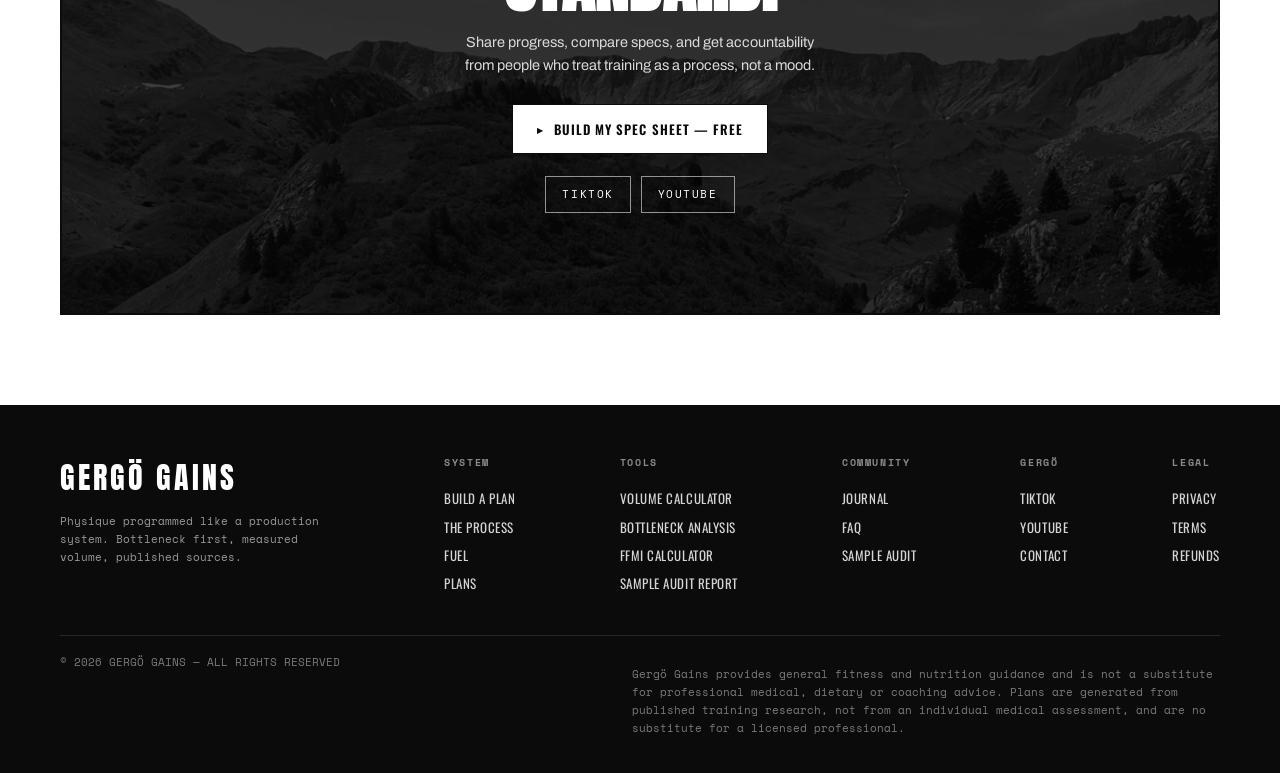
==== commit e92abde3: "Fix the plan builder ignoring days, experience and gym/home plan-ui.js reads the form straight from " ====
--- a/index.html
+++ b/index.html
@@ -729,15 +729,15 @@
           <p class="hint">// sets volume, rep range and selection</p>
           <div class="goals" id="goals">
             <button class="goal" data-goal="aesthetics">
-              <div class="ic"><svg viewBox="0 0 48 48" fill="none" stroke="currentColor" stroke-width="1.6" stroke-linecap="round" stroke-linejoin="round"><circle cx="24" cy="8" r="4"/><path d="M11 17 C16 14 32 14 37 17"/><path d="M11 17 C13 23 14 26 15 30 L33 30 C34 26 35 23 37 17"/><path d="M11 17 L7 28"/><path d="M37 17 L41 28"/><path d="M17 30 L14 44"/><path d="M31 30 L34 44"/><path d="M24 18 L24 30" opacity=".5"/></svg></div>
+              <div class="ic"><svg viewBox="0 0 48 48" fill="none" stroke="currentColor" stroke-width="1.9" stroke-linecap="round" stroke-linejoin="round" aria-hidden="true"><circle cx="24" cy="9.5" r="4"/><path d="M24 13.5 L24 16.5"/><path d="M10 23 C15 17 33 17 38 23"/><path d="M10 23 L19 40"/><path d="M38 23 L29 40"/><path d="M19 40 L29 40"/><path d="M6.5 20 L6.5 26" opacity=".5"/><path d="M41.5 20 L41.5 26" opacity=".5"/></svg></div>
               <h4>Aesthetics</h4><p>Symmetry, proportion, the V-taper. Sculpting bias.</p>
             </button>
             <button class="goal" data-goal="strength">
-              <div class="ic"><svg viewBox="0 0 48 48" fill="none" stroke="currentColor" stroke-width="1.6" stroke-linecap="round" stroke-linejoin="round"><circle cx="30" cy="11" r="3.4"/><path d="M30 14 C27 18 24 21 20 25"/><path d="M20 25 L19 36"/><path d="M20 25 L26 33"/><path d="M28 16 L19 33"/><line x1="6" y1="36" x2="42" y2="36"/><rect x="8" y="31" width="4" height="10"/><rect x="36" y="31" width="4" height="10"/></svg></div>
+              <div class="ic"><svg viewBox="0 0 48 48" fill="none" stroke="currentColor" stroke-width="1.9" stroke-linecap="round" stroke-linejoin="round" aria-hidden="true"><line x1="3" y1="24" x2="45" y2="24"/><rect x="10" y="11" width="5" height="26"/><rect x="33" y="11" width="5" height="26"/><rect x="4.5" y="16" width="3.5" height="16"/><rect x="40" y="16" width="3.5" height="16"/><path d="M18 20 L18 28" opacity=".5"/><path d="M30 20 L30 28" opacity=".5"/></svg></div>
               <h4>Strength</h4><p>Maximal force. The deadlift, the big compounds.</p>
             </button>
             <button class="goal" data-goal="calisthenics">
-              <div class="ic"><svg viewBox="0 0 48 48" fill="none" stroke="currentColor" stroke-width="1.6" stroke-linecap="round" stroke-linejoin="round"><line x1="6" y1="10" x2="42" y2="10"/><path d="M24 10 L26 19"/><path d="M28 10 L29 19"/><circle cx="11" cy="22" r="3.4"/><line x1="14" y1="22" x2="38" y2="20"/><path d="M26 19 L27 21"/></svg></div>
+              <div class="ic"><svg viewBox="0 0 48 48" fill="none" stroke="currentColor" stroke-width="1.9" stroke-linecap="round" stroke-linejoin="round" aria-hidden="true"><line x1="6" y1="9" x2="42" y2="9"/><path d="M20 10 L20 25"/><path d="M26 10 L25 25"/><circle cx="13.8" cy="27" r="4.3"/><path d="M18 27.5 L40 28.5"/><path d="M40 26 L40 31"/></svg></div>
               <h4>Calisthenics</h4><p>The front lever, planche, handstands. Bodyweight base.</p>
             </button>
           </div>
@@ -1121,7 +1121,7 @@
     if(state.env==="Both")bits.push(`<b>Both:</b> full gym selection by default, with home-friendly swaps for days you can't get in.`);
     bits.push(`<b>Photos:</b> ${Object.keys(state.photos).length?('received — drive the visual symmetry &amp; weak-point analysis.'):('none — add front, back, side for the full visual analysis.')}`);
     return bits.join("<br><br>");}
-  function render(){const plan=getPlan();document.getElementById('planTitle').textContent=plan.title;document.getElementById('planMeta').innerHTML=`<div class="m"><div class="n">${plan.used}</div><div class="t">Days/wk</div></div><div class="m"><div class="n">${state.env||'Gym'}</div><div class="t">Env</div></div><div class="m"><div class="n">${state.exp||'Int.'}</div><div class="t">Level</div></div><div class="m"><div class="n">8</div><div class="t">Weeks</div></div>`;
+  function render(){const plan=getPlan();document.getElementById('planTitle').textContent=plan.title;document.getElementById('planMeta').innerHTML=`<div class="m"><div class="n">${state.days||plan.used}</div><div class="t">Days/wk</div></div><div class="m"><div class="n">${state.env||'Gym'}</div><div class="t">Env</div></div><div class="m"><div class="n">${state.exp||'Int.'}</div><div class="t">Level</div></div><div class="m"><div class="n">8</div><div class="t">Weeks</div></div>`;
     document.getElementById('metrics').innerHTML=metricsHTML();document.getElementById('analysis').innerHTML=analysisText();const wrap=document.getElementById('sched');wrap.innerHTML='';plan.days.forEach((d,i)=>{const li=d.ex.map(e=>`<li>${swap(e[0])}<span>${e[1]}</span></li>`).join('');wrap.insertAdjacentHTML('beforeend',`<div class="scard"><div class="sh"><span class="dy">SESSION ${i+1}</span><span class="nm">${d.nm}</span></div><ul>${li}</ul></div>`);});panes.forEach(p=>p.classList.remove('on'));dots.forEach(d=>d.classList.add('done'));document.getElementById('result').style.display='block';coachSay(LINES.result);document.querySelector('.app').scrollIntoView({behavior:'smooth',block:'start'});}
   document.getElementById('generate').onclick=()=>{state.start=document.getElementById('starttime').value||"18:00";state.dur=parseInt(document.getElementById('dur').value,10);render();};
   document.getElementById('restart').onclick=()=>show(0);
@@ -1131,7 +1131,7 @@
   function fmt(dt){return dt.getFullYear()+pad(dt.getMonth()+1)+pad(dt.getDate())+'T'+pad(dt.getHours())+pad(dt.getMinutes())+'00';}
   function nextWeekday(t){const d=new Date();const c=d.getDay();let diff=(t-c+7)%7;const o=new Date(d);o.setDate(d.getDate()+diff);o.setHours(0,0,0,0);return o;}
   function esc(s){return s.replace(/([,;\\])/g,'\\$1').replace(/\n/g,'\\n');}
-  document.getElementById('ics').onclick=()=>{const plan=getPlan();const days=WD[plan.used]||WD[4];const[hh,mm]=state.start.split(':').map(Number);let ics="BEGIN:VCALENDAR\r\nVERSION:2.0\r\nPRODID:-//GERGOGAINS//Plan//EN\r\nCALSCALE:GREGORIAN\r\n";plan.days.forEach((d,i)=>{const wd=days[i%days.length];const start=nextWeekday(wd);start.setHours(hh,mm,0,0);const end=new Date(start.getTime()+state.dur*60000);const desc=esc(d.ex.map(e=>`• ${swap(e[0])} — ${e[1]}`).join('\n'));ics+="BEGIN:VEVENT\r\nUID:gg-"+i+"-"+Date.now()+"@gergogains.com\r\nDTSTAMP:"+fmt(new Date())+"\r\nDTSTART:"+fmt(start)+"\r\nDTEND:"+fmt(end)+"\r\nRRULE:FREQ=WEEKLY;COUNT=8\r\nSUMMARY:"+esc('Gergö · '+d.nm)+"\r\nDESCRIPTION:"+desc+"\r\nEND:VEVENT\r\n";});ics+="END:VCALENDAR";const blob=new Blob([ics],{type:'text/calendar;charset=utf-8'});const url=URL.createObjectURL(blob);const a=document.createElement('a');a.href=url;a.download='gergo-gains-plan.ics';document.body.appendChild(a);a.click();document.body.removeChild(a);URL.revokeObjectURL(url);};
+  document.getElementById('ics').onclick=()=>{/* Prefer the engine plan that plan-ui actually rendered. The template fallback only applies if that script failed to load, in which case the calendar is at least not empty. */const uiPlan=(window.GG_UI&&window.GG_UI.plan&&window.GG_UI.plan())||null;const plan=uiPlan||getPlan();const fromEngine=!!uiPlan;const days=WD[plan.used]||WD[4];const[hh,mm]=state.start.split(':').map(Number);let ics="BEGIN:VCALENDAR\r\nVERSION:2.0\r\nPRODID:-//GERGOGAINS//Plan//EN\r\nCALSCALE:GREGORIAN\r\n";plan.days.forEach((d,i)=>{const wd=days[i%days.length];const start=nextWeekday(wd);start.setHours(hh,mm,0,0);const end=new Date(start.getTime()+state.dur*60000);const desc=esc(d.ex.map(e=>`• ${fromEngine?e[0]:swap(e[0])} — ${e[1]}`).join('\n'));ics+="BEGIN:VEVENT\r\nUID:gg-"+i+"-"+Date.now()+"@gergogains.com\r\nDTSTAMP:"+fmt(new Date())+"\r\nDTSTART:"+fmt(start)+"\r\nDTEND:"+fmt(end)+"\r\nRRULE:FREQ=WEEKLY;COUNT=8\r\nSUMMARY:"+esc('Gergö · '+d.nm)+"\r\nDESCRIPTION:"+desc+"\r\nEND:VEVENT\r\n";});ics+="END:VCALENDAR";const blob=new Blob([ics],{type:'text/calendar;charset=utf-8'});const url=URL.createObjectURL(blob);const a=document.createElement('a');a.href=url;a.download='gergo-gains-plan.ics';document.body.appendChild(a);a.click();document.body.removeChild(a);URL.revokeObjectURL(url);};
 
   /* ---- crypto pricing -------------------------------------------------
      One source of truth: CRYPTO.discount. Displayed prices are floored, so a
@@ -1231,9 +1231,21 @@
       if(email)u+=(u.includes('?')?'&':'?')+'email='+encodeURIComponent(email);
       window.location.href=u; return;
     }
-    let url=CHECKOUT[active];
-    if(email)url+=(url.includes('?')?'&':'?')+'checkout[email]='+encodeURIComponent(email);
-    window.location.href=url;
+    const url=CHECKOUT[active];
+    /* Until the store is created, CHECKOUT still holds YOUR-STORE/REPLACE URLs.
+       Navigating there drops the visitor on a browser DNS error with no way
+       back — say what is happening and keep them on the page instead. */
+    if(!url || /YOUR-STORE|REPLACE/.test(url)){
+      const n=document.getElementById('ckCnote');
+      n.hidden=false;
+      n.textContent='Card checkout is not connected yet. Email '+
+        ((window.GG_CONFIG.SITE&&window.GG_CONFIG.SITE.contact)||'info@gergogains.com')+
+        ' and I will send you a payment link directly \u2014 your spec sheet stays free either way.';
+      return;
+    }
+    let u=url;
+    if(email)u+=(u.includes('?')?'&':'?')+'checkout[email]='+encodeURIComponent(email);
+    window.location.href=u;
   };
 
   const reader=document.getElementById('reader');
